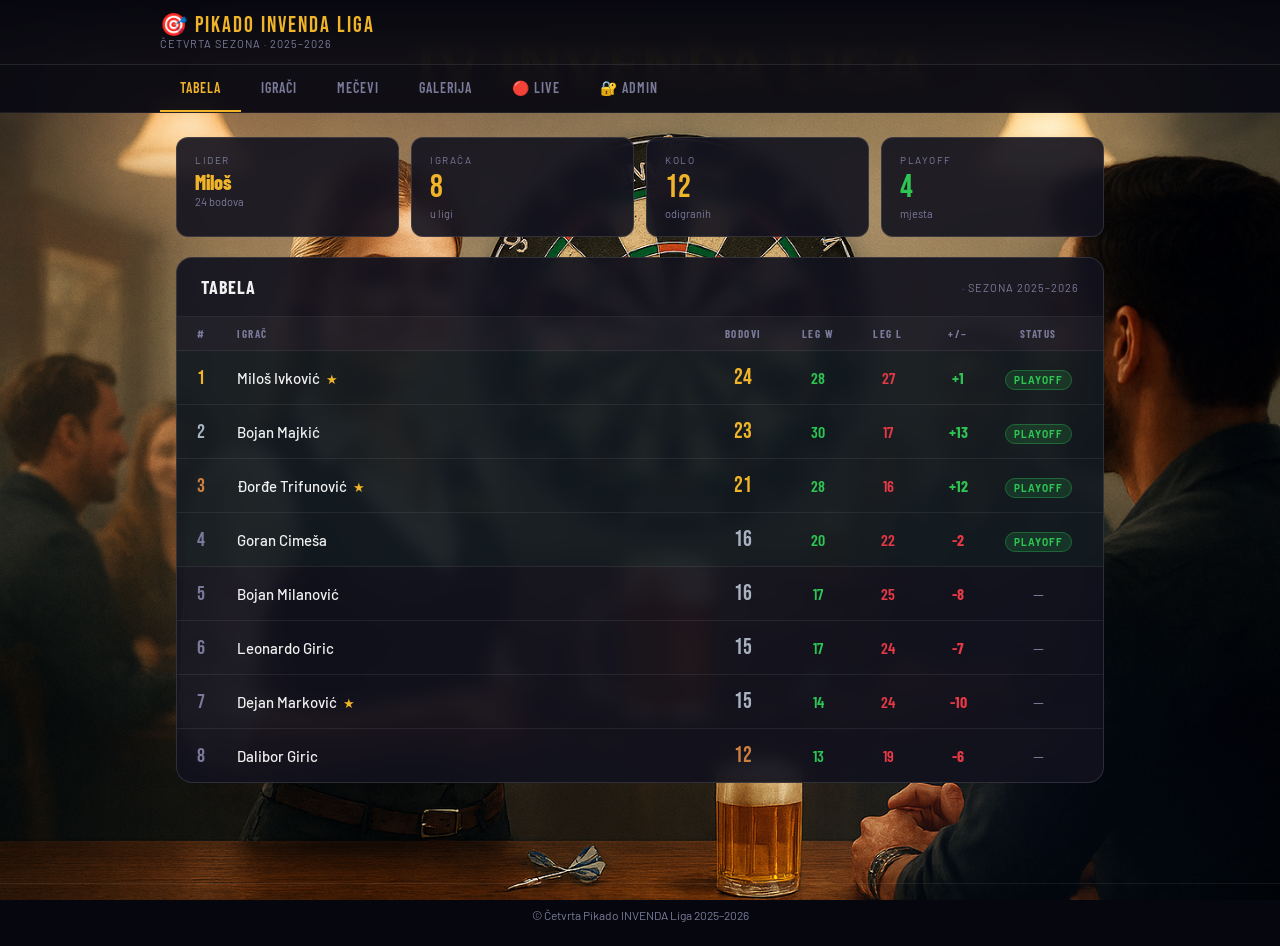
==== docs/index.html @ b75e8690 "Update index.html" ====
<!DOCTYPE html>
<html lang="sr">
<head>
  <meta charset="UTF-8">
  <meta name="viewport" content="width=device-width, initial-scale=1.0">
  <title>Četvrta Pikado INVENDA Liga 2025-2026</title>
  <link href="https://fonts.googleapis.com/css2?family=Bebas+Neue&family=Barlow:wght@300;400;500;600;700&family=Barlow+Condensed:wght@400;600;700;800&display=swap" rel="stylesheet">
  <style>
    :root {
      --dark: #0a0a12;
      --darker: #06060e;
      --card: #12121e;
      --card2: #1a1a2e;
      --gold: #f0b429;
      --gold2: #e09418;
      --silver: #a8b2c1;
      --bronze: #cd7f40;
      --accent: #e63946;
      --accent2: #c1121f;
      --green: #2dc653;
      --blue: #3a86ff;
      --text: #f0f0f0;
      --muted: #7a7a9a;
      --border: rgba(255,255,255,0.07);
      --border2: rgba(255,255,255,0.12);
    }
    * { box-sizing: border-box; margin: 0; padding: 0; }
    body {
      font-family: 'Barlow', sans-serif;
      background: var(--darker);
      color: var(--text);
      min-height: 100vh;
      background-image:
        radial-gradient(ellipse 60% 40% at 20% 10%, rgba(230,57,70,0.07) 0%, transparent 60%),
        radial-gradient(ellipse 50% 50% at 80% 90%, rgba(58,134,255,0.05) 0%, transparent 60%),
        url("images/Pozadina.png");
      background-size: cover;
      background-attachment: fixed;
    }

    /* ── HEADER ── */
    header {
      background: linear-gradient(180deg, rgba(6,6,14,0.98) 0%, rgba(10,10,18,0.92) 100%);
      border-bottom: 1px solid var(--border2);
      padding: 0 24px;
      position: sticky;
      top: 0;
      z-index: 100;
      backdrop-filter: blur(12px);
    }
    .header-inner {
      max-width: 960px;
      margin: 0 auto;
      display: flex;
      align-items: center;
      justify-content: space-between;
      height: 64px;
    }
    .logo-wrap { display: flex; align-items: center; gap: 14px; }
    .logo-wrap img { height: 42px; }
    .logo-text { line-height: 1.1; }
    .logo-title {
      font-family: 'Bebas Neue', sans-serif;
      font-size: 22px;
      letter-spacing: 2px;
      color: var(--gold);
    }
    .logo-sub { font-size: 11px; color: var(--muted); letter-spacing: 1px; text-transform: uppercase; }
    .header-right { display: flex; align-items: center; gap: 12px; }
    #admin-badge {
      display: none;
      background: rgba(240,180,41,0.15);
      border: 1px solid rgba(240,180,41,0.3);
      color: var(--gold);
      font-size: 11px;
      font-weight: 700;
      padding: 4px 10px;
      border-radius: 20px;
      letter-spacing: 1px;
    }

    /* ── NAV ── */
    nav {
      background: rgba(10,10,18,0.95);
      border-bottom: 1px solid var(--border);
      position: sticky;
      top: 64px;
      z-index: 99;
      backdrop-filter: blur(8px);
    }
    .nav-inner {
      max-width: 960px;
      margin: 0 auto;
      display: flex;
      overflow-x: auto;
      scrollbar-width: none;
    }
    .nav-inner::-webkit-scrollbar { display: none; }
    .tab-btn {
      background: none;
      border: none;
      color: var(--muted);
      font-family: 'Barlow Condensed', sans-serif;
      font-size: 14px;
      font-weight: 600;
      letter-spacing: 1px;
      text-transform: uppercase;
      padding: 14px 20px;
      cursor: pointer;
      border-bottom: 2px solid transparent;
      transition: all 0.2s;
      white-space: nowrap;
    }
    .tab-btn:hover { color: var(--text); }
    .tab-btn.active { color: var(--gold); border-bottom-color: var(--gold); }

    /* ── MAIN ── */
    main { max-width: 960px; margin: 0 auto; padding: 24px 16px 60px; }
    .view { display: none; }
    .view.active { display: block; }

    /* ── LEADERBOARD CARD ── */
    .lb-card {
      background: rgba(18,18,30,0.92);
      border: 1px solid var(--border2);
      border-radius: 16px;
      overflow: hidden;
      backdrop-filter: blur(8px);
    }
    .lb-card-header {
      padding: 18px 24px;
      border-bottom: 1px solid var(--border);
      display: flex;
      align-items: center;
      justify-content: space-between;
    }
    .lb-card-header h2 {
      font-family: 'Barlow Condensed', sans-serif;
      font-size: 18px;
      font-weight: 700;
      letter-spacing: 1px;
      text-transform: uppercase;
    }
    .season-badge {
      font-size: 11px;
      color: var(--muted);
      letter-spacing: 1px;
      text-transform: uppercase;
    }

    /* ── TABELA ── */
    .lb-header-row {
      display: grid;
      grid-template-columns: 40px 1fr 80px 70px 70px 70px 90px;
      align-items: center;
      padding: 10px 20px;
      background: rgba(255,255,255,0.03);
      border-bottom: 1px solid var(--border);
      font-family: 'Barlow Condensed', sans-serif;
      font-size: 11px;
      font-weight: 700;
      letter-spacing: 1.5px;
      text-transform: uppercase;
      color: var(--muted);
    }
    .lb-row {
      display: grid;
      grid-template-columns: 40px 1fr 80px 70px 70px 70px 90px;
      align-items: center;
      padding: 13px 20px;
      border-bottom: 1px solid var(--border);
      transition: background 0.15s;
    }
    .lb-row:last-child { border-bottom: none; }
    .lb-row:hover { background: rgba(255,255,255,0.03); }
    .lb-row.playoff { background: rgba(45,198,83,0.04); }
    .lb-row.playoff:hover { background: rgba(45,198,83,0.07); }

    .lb-rank {
      font-family: 'Bebas Neue', sans-serif;
      font-size: 20px;
      color: var(--muted);
    }
    .lb-rank.r1 { color: var(--gold); }
    .lb-rank.r2 { color: var(--silver); }
    .lb-rank.r3 { color: var(--bronze); }

    .lb-name {
      font-size: 15px;
      font-weight: 500;
      display: flex;
      align-items: center;
      gap: 6px;
    }
    .lb-pts {
      font-family: 'Bebas Neue', sans-serif;
      font-size: 22px;
      text-align: center;
    }
    .col-center { text-align: center; font-family: 'Barlow Condensed', sans-serif; font-size: 16px; font-weight: 600; }
    .col-status { text-align: center; }

    .playoff-pill {
      background: rgba(45,198,83,0.15);
      border: 1px solid rgba(45,198,83,0.35);
      color: var(--green);
      font-size: 10px;
      font-weight: 700;
      padding: 3px 8px;
      border-radius: 20px;
      letter-spacing: 1px;
      text-transform: uppercase;
    }

    /* Zvijezdice */
    .star-wrap { position: relative; display: inline-block; cursor: default; }
    .star-icon { color: var(--gold); font-size: 13px; line-height: 1; }
    .star-tooltip {
      position: absolute;
      bottom: calc(100% + 6px);
      left: 50%;
      transform: translateX(-50%);
      background: rgba(18,18,30,0.97);
      border: 1px solid var(--border2);
      color: var(--gold);
      font-size: 11px;
      font-weight: 500;
      padding: 5px 10px;
      border-radius: 6px;
      white-space: nowrap;
      pointer-events: none;
      opacity: 0;
      transition: opacity 0.15s;
      z-index: 50;
    }
    .star-wrap:hover .star-tooltip { opacity: 1; }

    /* ── STATS ROW ── */
    .stats-row {
      display: grid;
      grid-template-columns: repeat(4, 1fr);
      gap: 12px;
      margin-bottom: 20px;
    }
    .stat-card {
      background: rgba(18,18,30,0.9);
      border: 1px solid var(--border2);
      border-radius: 12px;
      padding: 16px 18px;
      backdrop-filter: blur(8px);
    }
    .stat-label { font-size: 10px; color: var(--muted); text-transform: uppercase; letter-spacing: 1.5px; margin-bottom: 6px; }
    .stat-val { font-family: 'Bebas Neue', sans-serif; font-size: 32px; line-height: 1; color: var(--gold); }
    .stat-sub { font-size: 11px; color: var(--muted); margin-top: 3px; }

    /* ── MEČEVI VIEW ── */
    .matchup-grid {
      display: grid;
      grid-template-columns: 1fr 1fr;
      gap: 12px;
      padding: 16px;
    }
    .matchup-card {
      background: var(--card2);
      border: 1px solid var(--border);
      border-radius: 10px;
      padding: 14px 16px;
      display: flex;
      align-items: center;
      gap: 10px;
      font-family: 'Barlow Condensed', sans-serif;
      font-size: 15px;
      font-weight: 600;
    }
    .vs-badge {
      background: rgba(230,57,70,0.15);
      color: var(--accent);
      font-size: 11px;
      font-weight: 700;
      padding: 2px 7px;
      border-radius: 4px;
      flex-shrink: 0;
    }

    /* ── IGRAČI VIEW ── */
    .players-grid {
      display: grid;
      grid-template-columns: repeat(auto-fill, minmax(200px,1fr));
      gap: 14px;
    }
    .player-card {
      background: rgba(18,18,30,0.92);
      border: 1px solid var(--border2);
      border-radius: 12px;
      padding: 20px 16px;
      text-align: center;
      backdrop-filter: blur(8px);
      transition: transform 0.2s, border-color 0.2s;
    }
    .player-card:hover { transform: translateY(-2px); border-color: rgba(240,180,41,0.3); }
    .player-avatar {
      width: 64px;
      height: 64px;
      border-radius: 50%;
      margin: 0 auto 12px;
      display: flex;
      align-items: center;
      justify-content: center;
      font-family: 'Bebas Neue', sans-serif;
      font-size: 24px;
      font-weight: 400;
    }
    .av-gold { background: rgba(240,180,41,0.15); border: 2px solid var(--gold); color: var(--gold); }
    .av-silver { background: rgba(168,178,193,0.15); border: 2px solid var(--silver); color: var(--silver); }
    .av-bronze { background: rgba(205,127,64,0.15); border: 2px solid var(--bronze); color: var(--bronze); }
    .av-default { background: rgba(255,255,255,0.07); border: 2px solid var(--border2); color: var(--muted); }
    .player-name { font-size: 14px; font-weight: 600; margin-bottom: 4px; }
    .player-pts { font-family: 'Bebas Neue', sans-serif; font-size: 28px; color: var(--gold); line-height: 1; }
    .player-pts-label { font-size: 10px; color: var(--muted); text-transform: uppercase; letter-spacing: 1px; }
    .player-bio { font-size: 12px; color: var(--muted); margin-top: 8px; line-height: 1.5; }

    /* ── GALERIJA VIEW ── */
    .gallery-grid {
      display: grid;
      grid-template-columns: repeat(auto-fill, minmax(220px,1fr));
      gap: 12px;
      padding: 16px;
    }
    .gallery-img {
      width: 100%;
      aspect-ratio: 4/3;
      object-fit: cover;
      border-radius: 8px;
      cursor: pointer;
      transition: transform 0.2s, box-shadow 0.2s;
      border: 1px solid var(--border);
    }
    .gallery-img:hover { transform: scale(1.02); box-shadow: 0 8px 32px rgba(0,0,0,0.5); }

    /* ── STREAM VIEW ── */
    .stream-box {
      width: 100%;
      aspect-ratio: 16/9;
      border-radius: 10px;
      overflow: hidden;
      background: #0e0e1a;
      display: flex;
      align-items: center;
      justify-content: center;
    }
    .stream-offline-text {
      text-align: center;
    }

    /* ── LOGIN ── */
    .login-wrap {
      display: flex;
      align-items: center;
      justify-content: center;
      min-height: 400px;
    }
    .login-card {
      background: var(--card);
      border: 1px solid var(--border2);
      border-radius: 16px;
      padding: 36px 32px;
      width: 340px;
      text-align: center;
    }
    .login-icon { font-size: 40px; margin-bottom: 14px; }
    .login-card h2 { font-family: 'Barlow Condensed', sans-serif; font-size: 20px; font-weight: 700; letter-spacing: 1px; margin-bottom: 6px; }
    .login-card p { font-size: 13px; color: var(--muted); margin-bottom: 20px; }
    .login-card input {
      width: 100%;
      padding: 10px 14px;
      background: rgba(255,255,255,0.06);
      border: 1px solid var(--border2);
      border-radius: 8px;
      color: var(--text);
      font-size: 15px;
      outline: none;
      margin-bottom: 10px;
      transition: border-color 0.2s;
    }
    .login-card input:focus { border-color: rgba(240,180,41,0.4); }
    .btn-login {
      width: 100%;
      padding: 11px;
      background: var(--gold);
      color: #000;
      border: none;
      border-radius: 8px;
      font-family: 'Barlow Condensed', sans-serif;
      font-size: 15px;
      font-weight: 700;
      letter-spacing: 1px;
      text-transform: uppercase;
      cursor: pointer;
      transition: background 0.2s;
    }
    .btn-login:hover { background: var(--gold2); }
    .login-error { color: var(--accent); font-size: 12px; margin-bottom: 10px; display: none; }
    .login-hint { font-size: 11px; color: var(--muted); margin-top: 14px; }

    /* ── ADMIN PANEL ── */
    .admin-panel { display: none; }
    .admin-section {
      background: var(--card);
      border: 1px solid var(--border2);
      border-radius: 12px;
      margin-bottom: 20px;
      overflow: hidden;
    }
    .admin-section-header {
      padding: 14px 20px;
      border-bottom: 1px solid var(--border);
      display: flex;
      align-items: center;
      justify-content: space-between;
    }
    .admin-section-header h3 {
      font-family: 'Barlow Condensed', sans-serif;
      font-size: 15px;
      font-weight: 700;
      letter-spacing: 1px;
      text-transform: uppercase;
    }
    .kolo-badge {
      background: rgba(240,180,41,0.15);
      color: var(--gold);
      font-size: 11px;
      font-weight: 600;
      padding: 4px 12px;
      border-radius: 20px;
      border: 1px solid rgba(240,180,41,0.3);
      letter-spacing: 0.5px;
    }
    .kolo-grid {
      display: grid;
      grid-template-columns: repeat(4, 1fr);
      gap: 1px;
      background: var(--border);
    }
    .kolo-cell {
      background: var(--card);
      padding: 14px 16px;
    }
    .kolo-player-name {
      font-size: 11px;
      color: var(--muted);
      text-transform: uppercase;
      letter-spacing: 0.5px;
      margin-bottom: 8px;
    }
    .kolo-input {
      width: 100%;
      background: rgba(255,255,255,0.05);
      border: 1px solid var(--border2);
      border-radius: 6px;
      padding: 8px 10px;
      font-size: 20px;
      font-family: 'Bebas Neue', sans-serif;
      color: var(--gold);
      text-align: center;
      outline: none;
      transition: border-color 0.2s;
    }
    .kolo-input:focus { border-color: rgba(240,180,41,0.5); }
    .kolo-leg-row {
      display: flex;
      gap: 4px;
      margin-top: 6px;
    }
    .kolo-leg-input {
      flex: 1;
      background: rgba(255,255,255,0.04);
      border: 1px solid var(--border);
      border-radius: 5px;
      padding: 5px 4px;
      font-size: 15px;
      font-family: 'Bebas Neue', sans-serif;
      text-align: center;
      outline: none;
      transition: border-color 0.2s;
    }
    .kolo-leg-input.lw { color: var(--green); }
    .kolo-leg-input.lw:focus { border-color: rgba(45,198,83,0.4); }
    .kolo-leg-input.ll { color: var(--accent); }
    .kolo-leg-input.ll:focus { border-color: rgba(230,57,70,0.4); }
    .leg-label {
      font-size: 9px;
      text-align: center;
      margin-top: 2px;
      letter-spacing: 0.5px;
    }
    .leg-label.lw { color: var(--green); }
    .leg-label.ll { color: var(--accent); }

    /* Edit grid */
    .edit-grid {
      display: grid;
      grid-template-columns: repeat(4, 1fr);
      gap: 1px;
      background: var(--border);
    }
    .edit-cell {
      background: var(--card);
      padding: 14px 16px;
    }
    .edit-player-name {
      font-size: 11px;
      color: var(--muted);
      text-transform: uppercase;
      letter-spacing: 0.5px;
      margin-bottom: 6px;
    }
    .edit-inputs { display: flex; gap: 4px; }
    .edit-input {
      flex: 1;
      background: rgba(255,255,255,0.05);
      border: 1px solid var(--border2);
      border-radius: 5px;
      padding: 6px 4px;
      font-size: 15px;
      font-family: 'Bebas Neue', sans-serif;
      text-align: center;
      outline: none;
      transition: border-color 0.2s;
      color: var(--gold);
    }
    .edit-input.lw-inp { color: var(--green); }
    .edit-input.ll-inp { color: var(--accent); }
    .edit-input:focus { border-color: rgba(240,180,41,0.4); }
    .edit-lbl { font-size: 9px; color: var(--muted); text-align: center; margin-top: 2px; letter-spacing: 0.5px; }

    /* Matchup inputs */
    .matchup-input-row {
      display: grid;
      grid-template-columns: 1fr auto 1fr;
      gap: 8px;
      align-items: center;
      margin-bottom: 10px;
    }
    .matchup-select {
      width: 100%;
      background: rgba(255,255,255,0.05);
      border: 1px solid var(--border2);
      border-radius: 6px;
      padding: 8px 10px;
      color: var(--text);
      font-family: 'Barlow', sans-serif;
      font-size: 13px;
      outline: none;
      cursor: pointer;
    }
    .matchup-vs {
      font-family: 'Bebas Neue', sans-serif;
      font-size: 14px;
      color: var(--accent);
      letter-spacing: 1px;
      text-align: center;
    }

    .save-kolo-btn {
      display: block;
      width: calc(100% - 32px);
      margin: 12px 16px 16px;
      padding: 11px;
      background: var(--gold);
      color: #000;
      border: none;
      border-radius: 8px;
      font-family: 'Barlow Condensed', sans-serif;
      font-size: 14px;
      font-weight: 700;
      letter-spacing: 1px;
      text-transform: uppercase;
      cursor: pointer;
      transition: background 0.2s;
    }
    .save-kolo-btn:hover { background: var(--gold2); }
    .save-success {
      text-align: center;
      color: var(--green);
      font-size: 12px;
      font-weight: 600;
      padding: 0 0 12px;
      display: none;
    }
    .legend-row {
      padding: 8px 16px 4px;
      font-size: 11px;
      color: var(--muted);
    }

    .logout-btn {
      padding: 10px 20px;
      background: transparent;
      border: 1px solid var(--border2);
      border-radius: 8px;
      color: var(--muted);
      font-family: 'Barlow Condensed', sans-serif;
      font-size: 13px;
      font-weight: 600;
      letter-spacing: 1px;
      text-transform: uppercase;
      cursor: pointer;
      transition: all 0.2s;
      margin-bottom: 20px;
      margin-right: 8px;
    }
    .logout-btn:hover { border-color: var(--accent); color: var(--accent); }

    /* ── FOOTER ── */
    footer {
      text-align: center;
      padding: 24px;
      font-size: 12px;
      color: var(--muted);
      border-top: 1px solid var(--border);
      margin-top: 40px;
    }

    @media (max-width: 600px) {
      .lb-header-row, .lb-row {
        grid-template-columns: 36px 1fr 60px 55px 55px 55px 70px;
        padding: 10px 12px;
        font-size: 13px;
      }
      .stats-row { grid-template-columns: repeat(2,1fr); }
      .kolo-grid, .edit-grid { grid-template-columns: repeat(2,1fr); }
      .matchup-grid { grid-template-columns: 1fr; }
    }
  </style>
</head>
<body>

<header>
  <div class="header-inner">
    <div class="logo-wrap">
      <img src="images/invenda_logo.png" alt="Invenda" onerror="this.style.display='none'">
      <div class="logo-text">
        <div class="logo-title">🎯 Pikado INVENDA Liga</div>
        <div class="logo-sub">Četvrta sezona · 2025–2026</div>
      </div>
    </div>
    <div class="header-right">
      <span id="admin-badge">⚙ ADMIN</span>
    </div>
  </div>
</header>

<nav>
  <div class="nav-inner">
    <button class="tab-btn active" onclick="showTab('tabela')" id="tab-tabela">Tabela</button>
    <button class="tab-btn" onclick="showTab('igraci')" id="tab-igraci">Igrači</button>
    <button class="tab-btn" onclick="showTab('mecevi')" id="tab-mecevi">Mečevi</button>
    <button class="tab-btn" onclick="showTab('galerija')" id="tab-galerija">Galerija</button>
    <button class="tab-btn" onclick="showTab('stream')" id="tab-stream">🔴 Live</button>
    <button class="tab-btn" onclick="showTab('admin')" id="tab-admin">🔐 Admin</button>
  </div>
</nav>

<main>

  <!-- ── TABELA VIEW ── -->
  <div class="view active" id="view-tabela">
    <div class="stats-row" id="stats-grid"></div>
    <div class="lb-card">
      <div class="lb-card-header">
        <h2>Tabela</h2>
        <span class="season-badge">· Sezona 2025–2026</span>
      </div>
      <div class="lb-header-row">
        <div>#</div>
        <div>Igrač</div>
        <div style="text-align:center">Bodovi</div>
        <div style="text-align:center">Leg W</div>
        <div style="text-align:center">Leg L</div>
        <div style="text-align:center">+/−</div>
        <div class="col-status" style="text-align:center">Status</div>
      </div>
      <div id="lb-body"></div>
    </div>
  </div>

  <!-- ── IGRAČI VIEW ── -->
  <div class="view" id="view-igraci">
    <div class="lb-card" style="margin-bottom:20px">
      <div class="lb-card-header">
        <h2>Igrači</h2>
        <span class="season-badge">· 8 igrača</span>
      </div>
    </div>
    <div class="players-grid" id="players-grid"></div>
  </div>

  <!-- ── MEČEVI VIEW ── -->
  <div class="view" id="view-mecevi">
    <div class="lb-card">
      <div class="lb-card-header">
        <h2>Mečevi kola</h2>
        <span class="season-badge" id="mecevi-kolo-label">· Kolo 13</span>
      </div>
      <div class="matchup-grid" id="mecevi-grid">
        <div style="grid-column:1/-1;text-align:center;color:var(--muted);padding:30px;font-size:13px">
          Mečevi još nisu objavljeni. Pratite Admin panel.
        </div>
      </div>
    </div>
  </div>

  <!-- ── GALERIJA VIEW ── -->
  <div class="view" id="view-galerija">
    <div class="lb-card">
      <div class="lb-card-header">
        <h2>Galerija</h2>
        <span class="season-badge">· Pikado Invenda Liga 2025–2026</span>
      </div>
      <div class="gallery-grid" id="gallery-grid">
        <div style="grid-column:1/-1;text-align:center;color:var(--muted);padding:40px;font-size:13px">
          Galerija će biti uskoro dostupna.
        </div>
      </div>
    </div>
  </div>

  <!-- ── STREAM VIEW ── -->
  <div class="view" id="view-stream">
    <div class="lb-card">
      <div class="lb-card-header">
        <h2 style="color:var(--accent)">🔴 Live Stream</h2>
        <span class="season-badge">· Twitch · Pikado INVENDA Liga</span>
      </div>
      <div style="padding:20px">
        <div class="stream-box">
          <div class="stream-offline-text">
            <div style="font-size:48px;margin-bottom:12px">📡</div>
            <div style="font-family:'Bebas Neue',sans-serif;font-size:24px;letter-spacing:2px;color:var(--muted)">STREAM OFFLINE</div>
            <div style="font-size:13px;color:var(--muted);margin-top:8px">Pratite nas na Twitchu kad igramo sljedeće kolo</div>
          </div>
        </div>
        <div style="margin-top:20px;display:flex;flex-wrap:wrap;gap:12px;align-items:center">
          <a href="https://twitch.tv/TR1FA" target="_blank"
             style="display:inline-flex;align-items:center;gap:8px;background:#9147ff;color:#fff;padding:10px 20px;border-radius:8px;text-decoration:none;font-family:'Barlow Condensed',sans-serif;font-size:15px;font-weight:700;letter-spacing:1px">
            📺 Prati na Twitchu
          </a>
          <div style="font-size:12px;color:var(--muted)">Pratite kanal da dobijete notifikaciju kad počne stream</div>
        </div>
        <div style="margin-top:20px;background:var(--card2);border-radius:8px;padding:16px">
          <div style="font-size:11px;font-weight:700;color:var(--muted);text-transform:uppercase;letter-spacing:1px;margin-bottom:10px">Raspored sljedećeg kola</div>
          <div id="stream-schedule" style="font-size:13px;color:var(--text)">Pogledajte tab Mečevi za raspored.</div>
        </div>
      </div>
    </div>
  </div>

  <!-- ── ADMIN VIEW ── -->
  <div class="view" id="view-admin">

    <div id="login-area">
      <div class="login-wrap">
        <div class="login-card">
          <div class="login-icon">🎯</div>
          <h2>Admin Panel</h2>
          <p>Unesite lozinku za pristup upravljačkoj ploči</p>
          <div class="login-error" id="login-error">Pogrešna lozinka. Pokušajte ponovo.</div>
          <input type="password" id="pw-input" placeholder="Lozinka..." onkeydown="if(event.key==='Enter')tryLogin()">
          <button class="btn-login" onclick="tryLogin()">Prijavi se</button>
          <p class="login-hint">Kontaktirajte administratora za pristup</p>
        </div>
      </div>
    </div>

    <div class="admin-panel" id="admin-panel">

      <!-- Mečevi kola -->
      <div class="admin-section">
        <div class="admin-section-header">
          <h3>Mečevi kola</h3>
          <span class="kolo-badge" id="matchup-kolo-badge">KOLO 13</span>
        </div>
        <div style="padding:16px">
          <div style="font-size:12px;color:var(--muted);margin-bottom:12px">Unesite mečeve za sljedeće kolo (po 4 meča)</div>
          <div id="matchup-inputs"></div>
          <button class="save-kolo-btn" onclick="saveMatchups()">✓ Sačuvaj mečeve</button>
          <div class="save-success" id="matchup-success">✓ Mečevi sačuvani!</div>
        </div>
      </div>

      <!-- Unos bodova + legova -->
      <div class="admin-section">
        <div class="admin-section-header">
          <h3>Unos bodova i legova po kolu</h3>
          <span class="kolo-badge" id="kolo-badge">KOLO 13</span>
        </div>
        <div class="legend-row">
          Bodovi = bodovi za kolo &nbsp;·&nbsp;
          <span style="color:var(--green)">LW</span> = leg pobjede &nbsp;·&nbsp;
          <span style="color:var(--accent)">LL</span> = leg porazi
        </div>
        <div class="kolo-grid" id="kolo-grid"></div>
        <button class="save-kolo-btn" onclick="saveRound()">✓ Sačuvaj kolo</button>
        <div class="save-success" id="save-success">✓ Kolo sačuvano!</div>
      </div>

      <!-- Direktna izmjena -->
      <div class="admin-section">
        <div class="admin-section-header">
          <h3>Direktna izmjena</h3>
          <span style="font-size:12px;color:var(--muted)">Bodovi · Leg W · Leg L</span>
        </div>
        <div class="edit-grid" id="edit-grid"></div>
        <button class="save-kolo-btn" onclick="saveEdit()">✓ Sačuvaj izmjene</button>
        <div class="save-success" id="edit-success">✓ Izmjene sačuvane!</div>
      </div>

      <button class="logout-btn" onclick="logout()">Odjavi se</button>
      <button class="logout-btn" onclick="resetData()" style="border-color:rgba(230,57,70,0.3);color:var(--accent)">↺ Reset podataka</button>
    </div>

  </div>

</main>

<footer>
  <p>© Četvrta Pikado INVENDA Liga 2025–2026</p>
</footer>

<script>
  const ADMIN_PW   = 'admin123';
  const NPOINT_URL = 'https://api.npoint.io/56782e240f20d78ee00a';

  let isAdmin = false, isSaving = false;
  let koloNum = 13, koloMatchups = {};
  let players = [];

  const DEFAULT_PLAYERS = [
    {id:'bojanm',   name:'Bojan Majkić',     pts:23, lw:30, ll:17, round:0, group:'A'},
    {id:'milos',    name:'Miloš Ivković',    pts:24, lw:28, ll:27, round:0, group:'B'},
    {id:'djordje',  name:'Đorđe Trifunović', pts:21, lw:28, ll:16, round:0, group:'B'},
    {id:'goran',    name:'Goran Cimeša',     pts:16, lw:20, ll:22, round:0, group:'A'},
    {id:'bojanp',   name:'Bojan Milanović',  pts:16, lw:17, ll:25, round:0, group:'B'},
    {id:'dejan',    name:'Dejan Marković',   pts:15, lw:14, ll:24, round:0, group:'A'},
    {id:'dalibor',  name:'Dalibor Giric',    pts:12, lw:13, ll:19, round:0, group:'A'},
    {id:'leonardo', name:'Leonardo Giric',   pts:15, lw:17, ll:24, round:0, group:'B'},
  ];

  const LIGA_TITLES = {
    'dejan':   { title: 'Pobjednik 1. Pikado Invenda Lige' },
    'djordje': { title: 'Pobjednik 2. Pikado Invenda Lige' },
    'milos':   { title: 'Pobjednik 3. Pikado Invenda Lige' },
  };

  const PLAYER_BIOS = {
    'bojanm':   'Kapiten tima. Ozbiljan rival sa čeličnim živcima.',
    'milos':    'Preciznost i fokus. Uvijek opasan.',
    'djordje':  'Brz i nepredvidiv. Zna kada da udari.',
    'goran':    'Iskusan igrač sa dugom tradicijom.',
    'bojanp':   'Mlad i gladan pobjede.',
    'dejan':    'Veteran pikado scene. Trostruki šampion.',
    'dalibor':  'Tihi strijelac. Ne podcjenjujte ga.',
    'leonardo': 'Raste iz kola u kolo.',
  };

  /* ── DATA LOAD / SAVE ── */
  async function loadData() {
    players = JSON.parse(JSON.stringify(DEFAULT_PLAYERS));
    koloNum = 13; koloMatchups = {};
    renderAll();
    try {
      const res = await fetch(NPOINT_URL + '?t=' + Date.now());
      if (res.ok) {
        const d = await res.json();
        if (d.players && d.players.length) {
          players = d.players.map(p => ({ lw: 0, ll: 0, ...p }));
        }
        if (d.koloNum)      koloNum      = d.koloNum;
        if (d.koloMatchups) koloMatchups = d.koloMatchups;
        renderAll();
      }
    } catch(e) { console.warn('Load greška:', e.message); }
  }

  async function saveData() {
    if (isSaving) return;
    isSaving = true;
    try {
      const res = await fetch(NPOINT_URL, {
        method: 'POST',
        headers: { 'Content-Type': 'application/json' },
        body: JSON.stringify({ players, koloNum, koloMatchups })
      });
      if (!res.ok) throw new Error('HTTP ' + res.status);
    } catch(e) {
      alert('Greška pri čuvanju: ' + e.message);
    }
    isSaving = false;
  }

  /* ── HELPERS ── */
  function initials(name) {
    return name.split(' ').map(w => w[0]).join('').slice(0, 2).toUpperCase();
  }
  function sorted() {
    return [...players].sort((a, b) => {
      if (b.pts !== a.pts) return b.pts - a.pts;
      return ((b.lw||0)-(b.ll||0)) - ((a.lw||0)-(a.ll||0));
    });
  }
  function rankClass(r) {
    return r === 1 ? 'r1' : r === 2 ? 'r2' : r === 3 ? 'r3' : '';
  }
  function avClass(r) {
    return r === 1 ? 'av-gold' : r === 2 ? 'av-silver' : r === 3 ? 'av-bronze' : 'av-default';
  }
  function starsHtml(id) {
    if (!LIGA_TITLES[id]) return '';
    return `<span class="star-wrap"><span class="star-icon">★</span><span class="star-tooltip">${LIGA_TITLES[id].title}</span></span>`;
  }
  function showFlash(id) {
    const el = document.getElementById(id);
    el.style.display = 'block';
    setTimeout(() => { el.style.display = 'none'; }, 2500);
  }

  /* ── RENDER ALL ── */
  function renderAll() {
    renderStats();
    renderLeaderboard();
    renderPlayers();
    renderMecevi();
    if (isAdmin) {
      renderKoloGrid();
      renderEditGrid();
      renderMatchupInputs();
    }
  }

  /* ── STATS ── */
  function renderStats() {
    const s = sorted();
    document.getElementById('stats-grid').innerHTML = `
      <div class="stat-card">
        <div class="stat-label">Lider</div>
        <div class="stat-val" style="font-size:20px;font-family:'Barlow Condensed';font-weight:800">${s[0].name.split(' ')[0]}</div>
        <div class="stat-sub">${s[0].pts} bodova</div>
      </div>
      <div class="stat-card">
        <div class="stat-label">Igrača</div>
        <div class="stat-val">${players.length}</div>
        <div class="stat-sub">u ligi</div>
      </div>
      <div class="stat-card">
        <div class="stat-label">Kolo</div>
        <div class="stat-val">${koloNum - 1}</div>
        <div class="stat-sub">odigranih</div>
      </div>
      <div class="stat-card">
        <div class="stat-label">Playoff</div>
        <div class="stat-val" style="color:var(--green)">4</div>
        <div class="stat-sub">mjesta</div>
      </div>
    `;
  }

  /* ── LEADERBOARD ── */
  function renderLeaderboard() {
    const s = sorted();
    document.getElementById('lb-body').innerHTML = s.map((p, i) => {
      const rank = i + 1;
      const playoff = rank <= 4;
      const ptsColor = p.pts >= 20 ? 'var(--gold)' : p.pts >= 14 ? 'var(--silver)' : p.pts >= 10 ? 'var(--bronze)' : 'var(--text)';
      const diff = (p.lw || 0) - (p.ll || 0);
      const diffStr = diff > 0
        ? `<span style="color:var(--green);font-weight:700">+${diff}</span>`
        : diff < 0
        ? `<span style="color:var(--accent);font-weight:700">${diff}</span>`
        : `<span style="color:var(--muted)">0</span>`;
      return `
        <div class="lb-row${playoff ? ' playoff' : ''}">
          <div class="lb-rank ${rankClass(rank)}">${rank}</div>
          <div class="lb-name">${p.name}${starsHtml(p.id)}</div>
          <div class="lb-pts" style="color:${ptsColor}">${p.pts}</div>
          <div class="col-center" style="color:var(--green)">${p.lw || 0}</div>
          <div class="col-center" style="color:var(--accent)">${p.ll || 0}</div>
          <div class="col-center">${diffStr}</div>
          <div class="col-status">${playoff ? '<span class="playoff-pill">Playoff</span>' : '<span style="color:var(--muted)">—</span>'}</div>
        </div>`;
    }).join('');
  }

  /* ── IGRAČI ── */
  function renderPlayers() {
    const s = sorted();
    document.getElementById('players-grid').innerHTML = s.map((p, i) => {
      const rank = i + 1;
      return `
        <div class="player-card">
          <div class="player-avatar ${avClass(rank)}">${initials(p.name)}</div>
          <div class="player-name">${p.name}${starsHtml(p.id)}</div>
          <div class="player-pts">${p.pts}</div>
          <div class="player-pts-label">bodova</div>
          <div class="player-bio">${PLAYER_BIOS[p.id] || ''}</div>
        </div>`;
    }).join('');
  }

  /* ── MEČEVI ── */
  function renderMecevi() {
    const matchups = koloMatchups[koloNum] || [];
    document.getElementById('mecevi-kolo-label').textContent = `· Kolo ${koloNum}`;
    document.getElementById('matchup-kolo-badge') && (document.getElementById('matchup-kolo-badge').textContent = `KOLO ${koloNum}`);
    document.getElementById('kolo-badge') && (document.getElementById('kolo-badge').textContent = `KOLO ${koloNum}`);
    const grid = document.getElementById('mecevi-grid');
    if (!matchups.length) {
      grid.innerHTML = '<div style="grid-column:1/-1;text-align:center;color:var(--muted);padding:30px;font-size:13px">Mečevi još nisu objavljeni.</div>';
      return;
    }
    grid.innerHTML = matchups.map(m => `
      <div class="matchup-card">
        <span style="flex:1">${m[0]}</span>
        <span class="vs-badge">VS</span>
        <span style="flex:1;text-align:right">${m[1]}</span>
      </div>`).join('');
    // Update stream schedule
    document.getElementById('stream-schedule').innerHTML = matchups.map(m => `<div style="margin-bottom:4px">🎯 ${m[0]} vs ${m[1]}</div>`).join('');
  }

  /* ── ADMIN: KOLO GRID ── */
  function renderKoloGrid() {
    document.getElementById('kolo-grid').innerHTML = players.map(p => `
      <div class="kolo-cell">
        <div class="kolo-player-name">${p.name.split(' ')[0]}</div>
        <input class="kolo-input" id="kolo-pts-${p.id}" type="number" min="0" max="3" value="0" placeholder="Bod">
        <div class="kolo-leg-row">
          <div style="flex:1">
            <input class="kolo-leg-input lw" id="kolo-lw-${p.id}" type="number" min="0" value="0">
            <div class="leg-label lw">LW</div>
          </div>
          <div style="flex:1">
            <input class="kolo-leg-input ll" id="kolo-ll-${p.id}" type="number" min="0" value="0">
            <div class="leg-label ll">LL</div>
          </div>
        </div>
      </div>`).join('');
  }

  function saveRound() {
    players.forEach(p => {
      const pts = parseInt(document.getElementById('kolo-pts-' + p.id)?.value) || 0;
      const lw  = parseInt(document.getElementById('kolo-lw-'  + p.id)?.value) || 0;
      const ll  = parseInt(document.getElementById('kolo-ll-'  + p.id)?.value) || 0;
      p.pts += pts;
      p.lw  = (p.lw  || 0) + lw;
      p.ll  = (p.ll  || 0) + ll;
    });
    koloNum++;
    renderAll();
    saveData();
    showFlash('save-success');
    // Reset inputs
    players.forEach(p => {
      ['pts','lw','ll'].forEach(f => {
        const el = document.getElementById(`kolo-${f}-${p.id}`);
        if (el) el.value = 0;
      });
    });
  }

  /* ── ADMIN: EDIT GRID ── */
  function renderEditGrid() {
    document.getElementById('edit-grid').innerHTML = players.map(p => `
      <div class="edit-cell">
        <div class="edit-player-name">${p.name.split(' ')[0]}</div>
        <div class="edit-inputs">
          <div style="flex:1">
            <input class="edit-input" id="edit-pts-${p.id}" type="number" value="${p.pts}">
            <div class="edit-lbl">PTS</div>
          </div>
          <div style="flex:1">
            <input class="edit-input lw-inp" id="edit-lw-${p.id}" type="number" value="${p.lw||0}">
            <div class="edit-lbl" style="color:var(--green)">LW</div>
          </div>
          <div style="flex:1">
            <input class="edit-input ll-inp" id="edit-ll-${p.id}" type="number" value="${p.ll||0}">
            <div class="edit-lbl" style="color:var(--accent)">LL</div>
          </div>
        </div>
      </div>`).join('');
  }

  function saveEdit() {
    players.forEach(p => {
      p.pts = parseInt(document.getElementById('edit-pts-' + p.id)?.value) || 0;
      p.lw  = parseInt(document.getElementById('edit-lw-'  + p.id)?.value) || 0;
      p.ll  = parseInt(document.getElementById('edit-ll-'  + p.id)?.value) || 0;
    });
    renderAll();
    renderEditGrid();
    saveData();
    showFlash('edit-success');
  }

  /* ── ADMIN: MATCHUPS ── */
  function renderMatchupInputs() {
    const playerNames = players.map(p => p.name);
    const current = koloMatchups[koloNum] || [['',''],['',''],['',''],['','']];
    const opts = (sel) => playerNames.map(n => `<option value="${n}" ${n===sel?'selected':''}>${n}</option>`).join('');
    document.getElementById('matchup-inputs').innerHTML = [0,1,2,3].map(i => `
      <div class="matchup-input-row">
        <select class="matchup-select" id="mu-a-${i}">
          <option value="">— Igrač A —</option>${opts(current[i]?.[0]||'')}
        </select>
        <div class="matchup-vs">VS</div>
        <select class="matchup-select" id="mu-b-${i}">
          <option value="">— Igrač B —</option>${opts(current[i]?.[1]||'')}
        </select>
      </div>`).join('');
  }

  function saveMatchups() {
    const pairs = [0,1,2,3].map(i => [
      document.getElementById('mu-a-' + i)?.value || '',
      document.getElementById('mu-b-' + i)?.value || ''
    ]).filter(p => p[0] && p[1]);
    koloMatchups[koloNum] = pairs;
    renderMecevi();
    saveData();
    showFlash('matchup-success');
  }

  /* ── TABS ── */
  function showTab(name) {
    document.querySelectorAll('.view').forEach(v => v.classList.remove('active'));
    document.querySelectorAll('.tab-btn').forEach(b => b.classList.remove('active'));
    document.getElementById('view-' + name).classList.add('active');
    document.getElementById('tab-' + name).classList.add('active');
  }

  /* ── AUTH ── */
  function tryLogin() {
    const pw  = document.getElementById('pw-input').value;
    const err = document.getElementById('login-error');
    if (pw === ADMIN_PW) {
      isAdmin = true;
      document.getElementById('login-area').style.display  = 'none';
      document.getElementById('admin-panel').style.display = 'block';
      document.getElementById('admin-badge').style.display = 'block';
      renderKoloGrid();
      renderEditGrid();
      renderMatchupInputs();
      err.style.display = 'none';
    } else {
      err.style.display = 'block';
      document.getElementById('pw-input').value = '';
    }
  }

  function logout() {
    isAdmin = false;
    document.getElementById('login-area').style.display  = 'block';
    document.getElementById('admin-panel').style.display = 'none';
    document.getElementById('admin-badge').style.display = 'none';
    document.getElementById('pw-input').value = '';
    showTab('tabela');
  }

  function resetData() {
    if (!confirm('Resetovati sve podatke na default vrijednosti?')) return;
    players = JSON.parse(JSON.stringify(DEFAULT_PLAYERS));
    koloNum = 13;
    koloMatchups = {};
    renderAll();
    renderEditGrid();
    saveData();
  }

  /* ── INIT ── */
  loadData();
</script>
</body>
</html>
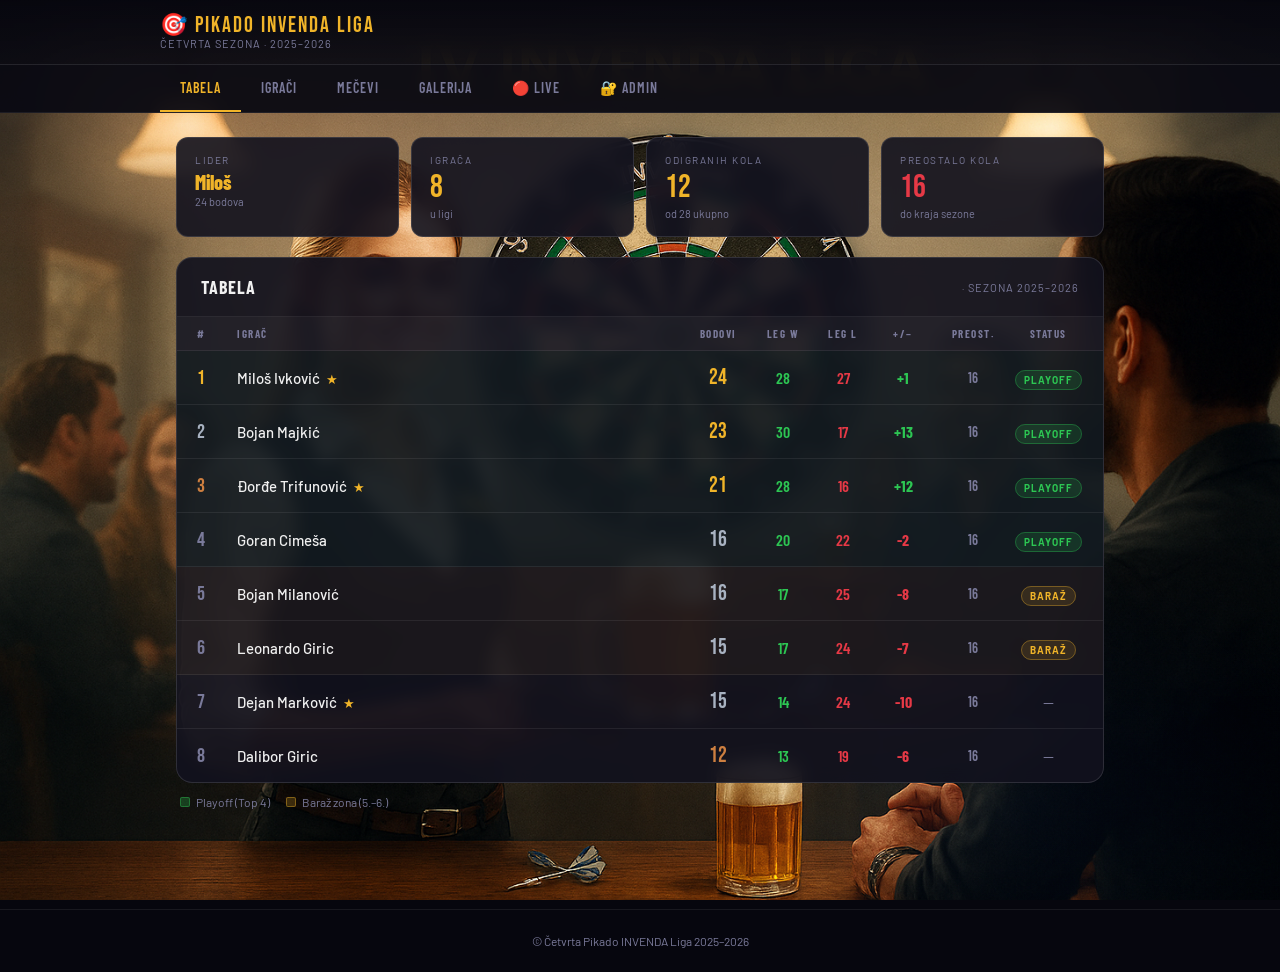
==== commit 37ed4954: "Update index.html" ====
--- a/docs/index.html
+++ b/docs/index.html
@@ -151,7 +151,7 @@
     /* ── TABELA ── */
     .lb-header-row {
       display: grid;
-      grid-template-columns: 40px 1fr 80px 70px 70px 70px 90px;
+      grid-template-columns: 40px 1fr 70px 60px 60px 60px 80px 70px;
       align-items: center;
       padding: 10px 20px;
       background: rgba(255,255,255,0.03);
@@ -165,7 +165,7 @@
     }
     .lb-row {
       display: grid;
-      grid-template-columns: 40px 1fr 80px 70px 70px 70px 90px;
+      grid-template-columns: 40px 1fr 70px 60px 60px 60px 80px 70px;
       align-items: center;
       padding: 13px 20px;
       border-bottom: 1px solid var(--border);
@@ -175,6 +175,8 @@
     .lb-row:hover { background: rgba(255,255,255,0.03); }
     .lb-row.playoff { background: rgba(45,198,83,0.04); }
     .lb-row.playoff:hover { background: rgba(45,198,83,0.07); }
+    .lb-row.barraz { background: rgba(240,180,41,0.04); }
+    .lb-row.barraz:hover { background: rgba(240,180,41,0.07); }
 
     .lb-rank {
       font-family: 'Bebas Neue', sans-serif;
@@ -204,6 +206,17 @@
       background: rgba(45,198,83,0.15);
       border: 1px solid rgba(45,198,83,0.35);
       color: var(--green);
+      font-size: 10px;
+      font-weight: 700;
+      padding: 3px 8px;
+      border-radius: 20px;
+      letter-spacing: 1px;
+      text-transform: uppercase;
+    }
+    .barraz-pill {
+      background: rgba(240,180,41,0.13);
+      border: 1px solid rgba(240,180,41,0.35);
+      color: var(--gold);
       font-size: 10px;
       font-weight: 700;
       padding: 3px 8px;
@@ -298,22 +311,32 @@
       transition: transform 0.2s, border-color 0.2s;
     }
     .player-card:hover { transform: translateY(-2px); border-color: rgba(240,180,41,0.3); }
+
+    /* ── FIX 1: Fotografije igrača ── */
     .player-avatar {
-      width: 64px;
-      height: 64px;
+      width: 80px;
+      height: 80px;
       border-radius: 50%;
       margin: 0 auto 12px;
+      overflow: hidden;
       display: flex;
       align-items: center;
       justify-content: center;
       font-family: 'Bebas Neue', sans-serif;
-      font-size: 24px;
-      font-weight: 400;
+      font-size: 28px;
+    }
+    .player-avatar img {
+      width: 100%;
+      height: 100%;
+      object-fit: cover;
+      border-radius: 50%;
+      display: block;
     }
     .av-gold { background: rgba(240,180,41,0.15); border: 2px solid var(--gold); color: var(--gold); }
     .av-silver { background: rgba(168,178,193,0.15); border: 2px solid var(--silver); color: var(--silver); }
     .av-bronze { background: rgba(205,127,64,0.15); border: 2px solid var(--bronze); color: var(--bronze); }
     .av-default { background: rgba(255,255,255,0.07); border: 2px solid var(--border2); color: var(--muted); }
+
     .player-name { font-size: 14px; font-weight: 600; margin-bottom: 4px; }
     .player-pts { font-family: 'Bebas Neue', sans-serif; font-size: 28px; color: var(--gold); line-height: 1; }
     .player-pts-label { font-size: 10px; color: var(--muted); text-transform: uppercase; letter-spacing: 1px; }
@@ -348,9 +371,7 @@
       align-items: center;
       justify-content: center;
     }
-    .stream-offline-text {
-      text-align: center;
-    }
+    .stream-offline-text { text-align: center; }
 
     /* ── LOGIN ── */
     .login-wrap {
@@ -496,7 +517,7 @@
     .leg-label.lw { color: var(--green); }
     .leg-label.ll { color: var(--accent); }
 
-    /* Edit grid */
+    /* ── FIX 2: Edit grid — svih 8 igrača, 2 reda po 4 ── */
     .edit-grid {
       display: grid;
       grid-template-columns: repeat(4, 1fr);
@@ -623,12 +644,13 @@
 
     @media (max-width: 600px) {
       .lb-header-row, .lb-row {
-        grid-template-columns: 36px 1fr 60px 55px 55px 55px 70px;
-        padding: 10px 12px;
-        font-size: 13px;
+        grid-template-columns: 32px 1fr 54px 48px 48px 48px 64px 54px;
+        padding: 8px 10px;
+        font-size: 12px;
       }
       .stats-row { grid-template-columns: repeat(2,1fr); }
-      .kolo-grid, .edit-grid { grid-template-columns: repeat(2,1fr); }
+      .kolo-grid { grid-template-columns: repeat(2,1fr); }
+      .edit-grid { grid-template-columns: repeat(2,1fr); }
       .matchup-grid { grid-template-columns: 1fr; }
     }
   </style>
@@ -678,9 +700,21 @@
         <div style="text-align:center">Leg W</div>
         <div style="text-align:center">Leg L</div>
         <div style="text-align:center">+/−</div>
+        <div style="text-align:center">Preost.</div>
         <div class="col-status" style="text-align:center">Status</div>
       </div>
       <div id="lb-body"></div>
+    </div>
+    <!-- Legenda zona -->
+    <div style="margin-top:12px;display:flex;gap:16px;flex-wrap:wrap;padding:0 4px">
+      <div style="display:flex;align-items:center;gap:6px;font-size:12px;color:var(--muted)">
+        <div style="width:10px;height:10px;border-radius:2px;background:rgba(45,198,83,0.25);border:1px solid rgba(45,198,83,0.4)"></div>
+        Playoff (Top 4)
+      </div>
+      <div style="display:flex;align-items:center;gap:6px;font-size:12px;color:var(--muted)">
+        <div style="width:10px;height:10px;border-radius:2px;background:rgba(240,180,41,0.2);border:1px solid rgba(240,180,41,0.4)"></div>
+        Baraž zona (5.–6.)
+      </div>
     </div>
   </div>
 
@@ -804,7 +838,7 @@
         <div class="save-success" id="save-success">✓ Kolo sačuvano!</div>
       </div>
 
-      <!-- Direktna izmjena -->
+      <!-- Direktna izmjena — svih 8 igrača -->
       <div class="admin-section">
         <div class="admin-section-header">
           <h3>Direktna izmjena</h3>
@@ -830,6 +864,7 @@
 <script>
   const ADMIN_PW   = 'admin123';
   const NPOINT_URL = 'https://api.npoint.io/56782e240f20d78ee00a';
+  const TOTAL_KOLA = 28; // ukupan broj kola u sezoni
 
   let isAdmin = false, isSaving = false;
   let koloNum = 13, koloMatchups = {};
@@ -940,6 +975,8 @@
   /* ── STATS ── */
   function renderStats() {
     const s = sorted();
+    const odigrana = koloNum - 1;
+    const preostala = Math.max(0, TOTAL_KOLA - odigrana);
     document.getElementById('stats-grid').innerHTML = `
       <div class="stat-card">
         <div class="stat-label">Lider</div>
@@ -952,14 +989,14 @@
         <div class="stat-sub">u ligi</div>
       </div>
       <div class="stat-card">
-        <div class="stat-label">Kolo</div>
-        <div class="stat-val">${koloNum - 1}</div>
-        <div class="stat-sub">odigranih</div>
+        <div class="stat-label">Odigranih kola</div>
+        <div class="stat-val">${odigrana}</div>
+        <div class="stat-sub">od ${TOTAL_KOLA} ukupno</div>
       </div>
       <div class="stat-card">
-        <div class="stat-label">Playoff</div>
-        <div class="stat-val" style="color:var(--green)">4</div>
-        <div class="stat-sub">mjesta</div>
+        <div class="stat-label">Preostalo kola</div>
+        <div class="stat-val" style="color:var(--accent)">${preostala}</div>
+        <div class="stat-sub">do kraja sezone</div>
       </div>
     `;
   }
@@ -967,37 +1004,59 @@
   /* ── LEADERBOARD ── */
   function renderLeaderboard() {
     const s = sorted();
+    const odigrana = koloNum - 1;
+    const preostala = Math.max(0, TOTAL_KOLA - odigrana);
+
     document.getElementById('lb-body').innerHTML = s.map((p, i) => {
       const rank = i + 1;
-      const playoff = rank <= 4;
-      const ptsColor = p.pts >= 20 ? 'var(--gold)' : p.pts >= 14 ? 'var(--silver)' : p.pts >= 10 ? 'var(--bronze)' : 'var(--text)';
+      const isPlayoff = rank <= 4;
+      const isBarraz  = rank === 5 || rank === 6;
+      const rowClass  = isPlayoff ? ' playoff' : isBarraz ? ' barraz' : '';
+      const ptsColor  = p.pts >= 20 ? 'var(--gold)' : p.pts >= 14 ? 'var(--silver)' : p.pts >= 10 ? 'var(--bronze)' : 'var(--text)';
       const diff = (p.lw || 0) - (p.ll || 0);
       const diffStr = diff > 0
         ? `<span style="color:var(--green);font-weight:700">+${diff}</span>`
         : diff < 0
         ? `<span style="color:var(--accent);font-weight:700">${diff}</span>`
         : `<span style="color:var(--muted)">0</span>`;
+
+      let statusHtml;
+      if (isPlayoff) statusHtml = '<span class="playoff-pill">Playoff</span>';
+      else if (isBarraz) statusHtml = '<span class="barraz-pill">Baraž</span>';
+      else statusHtml = '<span style="color:var(--muted)">—</span>';
+
       return `
-        <div class="lb-row${playoff ? ' playoff' : ''}">
+        <div class="lb-row${rowClass}">
           <div class="lb-rank ${rankClass(rank)}">${rank}</div>
           <div class="lb-name">${p.name}${starsHtml(p.id)}</div>
           <div class="lb-pts" style="color:${ptsColor}">${p.pts}</div>
           <div class="col-center" style="color:var(--green)">${p.lw || 0}</div>
           <div class="col-center" style="color:var(--accent)">${p.ll || 0}</div>
           <div class="col-center">${diffStr}</div>
-          <div class="col-status">${playoff ? '<span class="playoff-pill">Playoff</span>' : '<span style="color:var(--muted)">—</span>'}</div>
+          <div class="col-center" style="color:var(--muted);font-size:14px">${preostala}</div>
+          <div class="col-status">${statusHtml}</div>
         </div>`;
     }).join('');
   }
 
-  /* ── IGRAČI ── */
+  /* ── IGRAČI — sa fotografijama ── */
   function renderPlayers() {
     const s = sorted();
     document.getElementById('players-grid').innerHTML = s.map((p, i) => {
       const rank = i + 1;
+      const avCls = avClass(rank);
+      // Pokušaj učitati sliku, fallback na inicijale
+      const avatarHtml = `
+        <div class="player-avatar ${avCls}">
+          <img
+            src="images/${p.id}.jpg"
+            alt="${p.name}"
+            onerror="this.style.display='none'; this.parentElement.innerHTML='${initials(p.name)}';"
+          >
+        </div>`;
       return `
         <div class="player-card">
-          <div class="player-avatar ${avClass(rank)}">${initials(p.name)}</div>
+          ${avatarHtml}
           <div class="player-name">${p.name}${starsHtml(p.id)}</div>
           <div class="player-pts">${p.pts}</div>
           <div class="player-pts-label">bodova</div>
@@ -1023,7 +1082,6 @@
         <span class="vs-badge">VS</span>
         <span style="flex:1;text-align:right">${m[1]}</span>
       </div>`).join('');
-    // Update stream schedule
     document.getElementById('stream-schedule').innerHTML = matchups.map(m => `<div style="margin-bottom:4px">🎯 ${m[0]} vs ${m[1]}</div>`).join('');
   }
 
@@ -1059,7 +1117,6 @@
     renderAll();
     saveData();
     showFlash('save-success');
-    // Reset inputs
     players.forEach(p => {
       ['pts','lw','ll'].forEach(f => {
         const el = document.getElementById(`kolo-${f}-${p.id}`);
@@ -1068,8 +1125,9 @@
     });
   }
 
-  /* ── ADMIN: EDIT GRID ── */
+  /* ── ADMIN: EDIT GRID — svih 8 igrača ── */
   function renderEditGrid() {
+    // grid-template-columns: repeat(4, 1fr) → prikazuje sve 8 u 2 reda od po 4
     document.getElementById('edit-grid').innerHTML = players.map(p => `
       <div class="edit-cell">
         <div class="edit-player-name">${p.name.split(' ')[0]}</div>
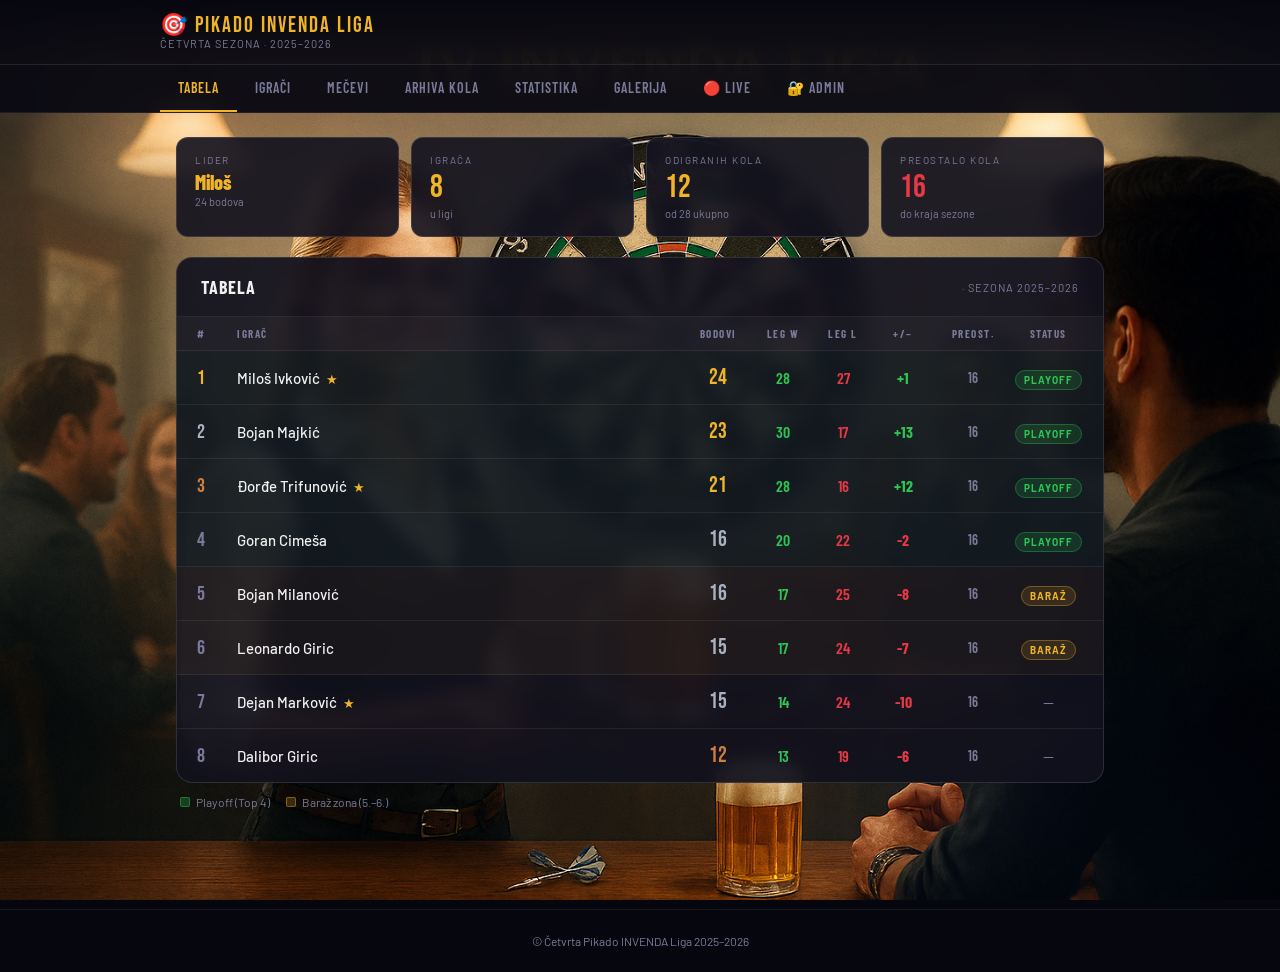
==== commit 2d69726e: "Update index.html" ====
--- a/docs/index.html
+++ b/docs/index.html
@@ -7,651 +7,175 @@
   <link href="https://fonts.googleapis.com/css2?family=Bebas+Neue&family=Barlow:wght@300;400;500;600;700&family=Barlow+Condensed:wght@400;600;700;800&display=swap" rel="stylesheet">
   <style>
     :root {
-      --dark: #0a0a12;
-      --darker: #06060e;
-      --card: #12121e;
-      --card2: #1a1a2e;
-      --gold: #f0b429;
-      --gold2: #e09418;
-      --silver: #a8b2c1;
-      --bronze: #cd7f40;
-      --accent: #e63946;
-      --accent2: #c1121f;
-      --green: #2dc653;
-      --blue: #3a86ff;
-      --text: #f0f0f0;
-      --muted: #7a7a9a;
-      --border: rgba(255,255,255,0.07);
-      --border2: rgba(255,255,255,0.12);
+      --darker:#06060e; --card:#12121e; --card2:#1a1a2e;
+      --gold:#f0b429; --gold2:#e09418; --silver:#a8b2c1; --bronze:#cd7f40;
+      --accent:#e63946; --green:#2dc653; --blue:#3a86ff;
+      --text:#f0f0f0; --muted:#7a7a9a;
+      --border:rgba(255,255,255,0.07); --border2:rgba(255,255,255,0.12);
     }
-    * { box-sizing: border-box; margin: 0; padding: 0; }
+    * { box-sizing:border-box; margin:0; padding:0; }
     body {
-      font-family: 'Barlow', sans-serif;
-      background: var(--darker);
-      color: var(--text);
-      min-height: 100vh;
+      font-family:'Barlow',sans-serif; background:var(--darker); color:var(--text);
+      min-height:100vh;
       background-image:
         radial-gradient(ellipse 60% 40% at 20% 10%, rgba(230,57,70,0.07) 0%, transparent 60%),
         radial-gradient(ellipse 50% 50% at 80% 90%, rgba(58,134,255,0.05) 0%, transparent 60%),
         url("images/Pozadina.png");
-      background-size: cover;
-      background-attachment: fixed;
+      background-size:cover; background-attachment:fixed;
     }
-
-    /* ── HEADER ── */
     header {
-      background: linear-gradient(180deg, rgba(6,6,14,0.98) 0%, rgba(10,10,18,0.92) 100%);
-      border-bottom: 1px solid var(--border2);
-      padding: 0 24px;
-      position: sticky;
-      top: 0;
-      z-index: 100;
-      backdrop-filter: blur(12px);
+      background:linear-gradient(180deg,rgba(6,6,14,0.98),rgba(10,10,18,0.92));
+      border-bottom:1px solid var(--border2); padding:0 24px;
+      position:sticky; top:0; z-index:100; backdrop-filter:blur(12px);
     }
-    .header-inner {
-      max-width: 960px;
-      margin: 0 auto;
-      display: flex;
-      align-items: center;
-      justify-content: space-between;
-      height: 64px;
-    }
-    .logo-wrap { display: flex; align-items: center; gap: 14px; }
-    .logo-wrap img { height: 42px; }
-    .logo-text { line-height: 1.1; }
-    .logo-title {
-      font-family: 'Bebas Neue', sans-serif;
-      font-size: 22px;
-      letter-spacing: 2px;
-      color: var(--gold);
-    }
-    .logo-sub { font-size: 11px; color: var(--muted); letter-spacing: 1px; text-transform: uppercase; }
-    .header-right { display: flex; align-items: center; gap: 12px; }
-    #admin-badge {
-      display: none;
-      background: rgba(240,180,41,0.15);
-      border: 1px solid rgba(240,180,41,0.3);
-      color: var(--gold);
-      font-size: 11px;
-      font-weight: 700;
-      padding: 4px 10px;
-      border-radius: 20px;
-      letter-spacing: 1px;
-    }
-
-    /* ── NAV ── */
-    nav {
-      background: rgba(10,10,18,0.95);
-      border-bottom: 1px solid var(--border);
-      position: sticky;
-      top: 64px;
-      z-index: 99;
-      backdrop-filter: blur(8px);
-    }
-    .nav-inner {
-      max-width: 960px;
-      margin: 0 auto;
-      display: flex;
-      overflow-x: auto;
-      scrollbar-width: none;
-    }
-    .nav-inner::-webkit-scrollbar { display: none; }
-    .tab-btn {
-      background: none;
-      border: none;
-      color: var(--muted);
-      font-family: 'Barlow Condensed', sans-serif;
-      font-size: 14px;
-      font-weight: 600;
-      letter-spacing: 1px;
-      text-transform: uppercase;
-      padding: 14px 20px;
-      cursor: pointer;
-      border-bottom: 2px solid transparent;
-      transition: all 0.2s;
-      white-space: nowrap;
-    }
-    .tab-btn:hover { color: var(--text); }
-    .tab-btn.active { color: var(--gold); border-bottom-color: var(--gold); }
-
-    /* ── MAIN ── */
-    main { max-width: 960px; margin: 0 auto; padding: 24px 16px 60px; }
-    .view { display: none; }
-    .view.active { display: block; }
-
-    /* ── LEADERBOARD CARD ── */
-    .lb-card {
-      background: rgba(18,18,30,0.92);
-      border: 1px solid var(--border2);
-      border-radius: 16px;
-      overflow: hidden;
-      backdrop-filter: blur(8px);
-    }
-    .lb-card-header {
-      padding: 18px 24px;
-      border-bottom: 1px solid var(--border);
-      display: flex;
-      align-items: center;
-      justify-content: space-between;
-    }
-    .lb-card-header h2 {
-      font-family: 'Barlow Condensed', sans-serif;
-      font-size: 18px;
-      font-weight: 700;
-      letter-spacing: 1px;
-      text-transform: uppercase;
-    }
-    .season-badge {
-      font-size: 11px;
-      color: var(--muted);
-      letter-spacing: 1px;
-      text-transform: uppercase;
-    }
-
-    /* ── TABELA ── */
-    .lb-header-row {
-      display: grid;
-      grid-template-columns: 40px 1fr 70px 60px 60px 60px 80px 70px;
-      align-items: center;
-      padding: 10px 20px;
-      background: rgba(255,255,255,0.03);
-      border-bottom: 1px solid var(--border);
-      font-family: 'Barlow Condensed', sans-serif;
-      font-size: 11px;
-      font-weight: 700;
-      letter-spacing: 1.5px;
-      text-transform: uppercase;
-      color: var(--muted);
-    }
-    .lb-row {
-      display: grid;
-      grid-template-columns: 40px 1fr 70px 60px 60px 60px 80px 70px;
-      align-items: center;
-      padding: 13px 20px;
-      border-bottom: 1px solid var(--border);
-      transition: background 0.15s;
-    }
-    .lb-row:last-child { border-bottom: none; }
-    .lb-row:hover { background: rgba(255,255,255,0.03); }
-    .lb-row.playoff { background: rgba(45,198,83,0.04); }
-    .lb-row.playoff:hover { background: rgba(45,198,83,0.07); }
-    .lb-row.barraz { background: rgba(240,180,41,0.04); }
-    .lb-row.barraz:hover { background: rgba(240,180,41,0.07); }
-
-    .lb-rank {
-      font-family: 'Bebas Neue', sans-serif;
-      font-size: 20px;
-      color: var(--muted);
-    }
-    .lb-rank.r1 { color: var(--gold); }
-    .lb-rank.r2 { color: var(--silver); }
-    .lb-rank.r3 { color: var(--bronze); }
-
-    .lb-name {
-      font-size: 15px;
-      font-weight: 500;
-      display: flex;
-      align-items: center;
-      gap: 6px;
-    }
-    .lb-pts {
-      font-family: 'Bebas Neue', sans-serif;
-      font-size: 22px;
-      text-align: center;
-    }
-    .col-center { text-align: center; font-family: 'Barlow Condensed', sans-serif; font-size: 16px; font-weight: 600; }
-    .col-status { text-align: center; }
-
-    .playoff-pill {
-      background: rgba(45,198,83,0.15);
-      border: 1px solid rgba(45,198,83,0.35);
-      color: var(--green);
-      font-size: 10px;
-      font-weight: 700;
-      padding: 3px 8px;
-      border-radius: 20px;
-      letter-spacing: 1px;
-      text-transform: uppercase;
-    }
-    .barraz-pill {
-      background: rgba(240,180,41,0.13);
-      border: 1px solid rgba(240,180,41,0.35);
-      color: var(--gold);
-      font-size: 10px;
-      font-weight: 700;
-      padding: 3px 8px;
-      border-radius: 20px;
-      letter-spacing: 1px;
-      text-transform: uppercase;
-    }
-
-    /* Zvijezdice */
-    .star-wrap { position: relative; display: inline-block; cursor: default; }
-    .star-icon { color: var(--gold); font-size: 13px; line-height: 1; }
-    .star-tooltip {
-      position: absolute;
-      bottom: calc(100% + 6px);
-      left: 50%;
-      transform: translateX(-50%);
-      background: rgba(18,18,30,0.97);
-      border: 1px solid var(--border2);
-      color: var(--gold);
-      font-size: 11px;
-      font-weight: 500;
-      padding: 5px 10px;
-      border-radius: 6px;
-      white-space: nowrap;
-      pointer-events: none;
-      opacity: 0;
-      transition: opacity 0.15s;
-      z-index: 50;
-    }
-    .star-wrap:hover .star-tooltip { opacity: 1; }
-
-    /* ── STATS ROW ── */
-    .stats-row {
-      display: grid;
-      grid-template-columns: repeat(4, 1fr);
-      gap: 12px;
-      margin-bottom: 20px;
-    }
-    .stat-card {
-      background: rgba(18,18,30,0.9);
-      border: 1px solid var(--border2);
-      border-radius: 12px;
-      padding: 16px 18px;
-      backdrop-filter: blur(8px);
-    }
-    .stat-label { font-size: 10px; color: var(--muted); text-transform: uppercase; letter-spacing: 1.5px; margin-bottom: 6px; }
-    .stat-val { font-family: 'Bebas Neue', sans-serif; font-size: 32px; line-height: 1; color: var(--gold); }
-    .stat-sub { font-size: 11px; color: var(--muted); margin-top: 3px; }
-
-    /* ── MEČEVI VIEW ── */
-    .matchup-grid {
-      display: grid;
-      grid-template-columns: 1fr 1fr;
-      gap: 12px;
-      padding: 16px;
-    }
-    .matchup-card {
-      background: var(--card2);
-      border: 1px solid var(--border);
-      border-radius: 10px;
-      padding: 14px 16px;
-      display: flex;
-      align-items: center;
-      gap: 10px;
-      font-family: 'Barlow Condensed', sans-serif;
-      font-size: 15px;
-      font-weight: 600;
-    }
-    .vs-badge {
-      background: rgba(230,57,70,0.15);
-      color: var(--accent);
-      font-size: 11px;
-      font-weight: 700;
-      padding: 2px 7px;
-      border-radius: 4px;
-      flex-shrink: 0;
-    }
-
-    /* ── IGRAČI VIEW ── */
-    .players-grid {
-      display: grid;
-      grid-template-columns: repeat(auto-fill, minmax(200px,1fr));
-      gap: 14px;
-    }
-    .player-card {
-      background: rgba(18,18,30,0.92);
-      border: 1px solid var(--border2);
-      border-radius: 12px;
-      padding: 20px 16px;
-      text-align: center;
-      backdrop-filter: blur(8px);
-      transition: transform 0.2s, border-color 0.2s;
-    }
-    .player-card:hover { transform: translateY(-2px); border-color: rgba(240,180,41,0.3); }
-
-    /* ── FIX 1: Fotografije igrača ── */
-    .player-avatar {
-      width: 80px;
-      height: 80px;
-      border-radius: 50%;
-      margin: 0 auto 12px;
-      overflow: hidden;
-      display: flex;
-      align-items: center;
-      justify-content: center;
-      font-family: 'Bebas Neue', sans-serif;
-      font-size: 28px;
-    }
-    .player-avatar img {
-      width: 100%;
-      height: 100%;
-      object-fit: cover;
-      border-radius: 50%;
-      display: block;
-    }
-    .av-gold { background: rgba(240,180,41,0.15); border: 2px solid var(--gold); color: var(--gold); }
-    .av-silver { background: rgba(168,178,193,0.15); border: 2px solid var(--silver); color: var(--silver); }
-    .av-bronze { background: rgba(205,127,64,0.15); border: 2px solid var(--bronze); color: var(--bronze); }
-    .av-default { background: rgba(255,255,255,0.07); border: 2px solid var(--border2); color: var(--muted); }
-
-    .player-name { font-size: 14px; font-weight: 600; margin-bottom: 4px; }
-    .player-pts { font-family: 'Bebas Neue', sans-serif; font-size: 28px; color: var(--gold); line-height: 1; }
-    .player-pts-label { font-size: 10px; color: var(--muted); text-transform: uppercase; letter-spacing: 1px; }
-    .player-bio { font-size: 12px; color: var(--muted); margin-top: 8px; line-height: 1.5; }
-
-    /* ── GALERIJA VIEW ── */
-    .gallery-grid {
-      display: grid;
-      grid-template-columns: repeat(auto-fill, minmax(220px,1fr));
-      gap: 12px;
-      padding: 16px;
-    }
-    .gallery-img {
-      width: 100%;
-      aspect-ratio: 4/3;
-      object-fit: cover;
-      border-radius: 8px;
-      cursor: pointer;
-      transition: transform 0.2s, box-shadow 0.2s;
-      border: 1px solid var(--border);
-    }
-    .gallery-img:hover { transform: scale(1.02); box-shadow: 0 8px 32px rgba(0,0,0,0.5); }
-
-    /* ── STREAM VIEW ── */
-    .stream-box {
-      width: 100%;
-      aspect-ratio: 16/9;
-      border-radius: 10px;
-      overflow: hidden;
-      background: #0e0e1a;
-      display: flex;
-      align-items: center;
-      justify-content: center;
-    }
-    .stream-offline-text { text-align: center; }
-
-    /* ── LOGIN ── */
-    .login-wrap {
-      display: flex;
-      align-items: center;
-      justify-content: center;
-      min-height: 400px;
-    }
-    .login-card {
-      background: var(--card);
-      border: 1px solid var(--border2);
-      border-radius: 16px;
-      padding: 36px 32px;
-      width: 340px;
-      text-align: center;
-    }
-    .login-icon { font-size: 40px; margin-bottom: 14px; }
-    .login-card h2 { font-family: 'Barlow Condensed', sans-serif; font-size: 20px; font-weight: 700; letter-spacing: 1px; margin-bottom: 6px; }
-    .login-card p { font-size: 13px; color: var(--muted); margin-bottom: 20px; }
-    .login-card input {
-      width: 100%;
-      padding: 10px 14px;
-      background: rgba(255,255,255,0.06);
-      border: 1px solid var(--border2);
-      border-radius: 8px;
-      color: var(--text);
-      font-size: 15px;
-      outline: none;
-      margin-bottom: 10px;
-      transition: border-color 0.2s;
-    }
-    .login-card input:focus { border-color: rgba(240,180,41,0.4); }
-    .btn-login {
-      width: 100%;
-      padding: 11px;
-      background: var(--gold);
-      color: #000;
-      border: none;
-      border-radius: 8px;
-      font-family: 'Barlow Condensed', sans-serif;
-      font-size: 15px;
-      font-weight: 700;
-      letter-spacing: 1px;
-      text-transform: uppercase;
-      cursor: pointer;
-      transition: background 0.2s;
-    }
-    .btn-login:hover { background: var(--gold2); }
-    .login-error { color: var(--accent); font-size: 12px; margin-bottom: 10px; display: none; }
-    .login-hint { font-size: 11px; color: var(--muted); margin-top: 14px; }
-
-    /* ── ADMIN PANEL ── */
-    .admin-panel { display: none; }
-    .admin-section {
-      background: var(--card);
-      border: 1px solid var(--border2);
-      border-radius: 12px;
-      margin-bottom: 20px;
-      overflow: hidden;
-    }
-    .admin-section-header {
-      padding: 14px 20px;
-      border-bottom: 1px solid var(--border);
-      display: flex;
-      align-items: center;
-      justify-content: space-between;
-    }
-    .admin-section-header h3 {
-      font-family: 'Barlow Condensed', sans-serif;
-      font-size: 15px;
-      font-weight: 700;
-      letter-spacing: 1px;
-      text-transform: uppercase;
-    }
-    .kolo-badge {
-      background: rgba(240,180,41,0.15);
-      color: var(--gold);
-      font-size: 11px;
-      font-weight: 600;
-      padding: 4px 12px;
-      border-radius: 20px;
-      border: 1px solid rgba(240,180,41,0.3);
-      letter-spacing: 0.5px;
-    }
-    .kolo-grid {
-      display: grid;
-      grid-template-columns: repeat(4, 1fr);
-      gap: 1px;
-      background: var(--border);
-    }
-    .kolo-cell {
-      background: var(--card);
-      padding: 14px 16px;
-    }
-    .kolo-player-name {
-      font-size: 11px;
-      color: var(--muted);
-      text-transform: uppercase;
-      letter-spacing: 0.5px;
-      margin-bottom: 8px;
-    }
-    .kolo-input {
-      width: 100%;
-      background: rgba(255,255,255,0.05);
-      border: 1px solid var(--border2);
-      border-radius: 6px;
-      padding: 8px 10px;
-      font-size: 20px;
-      font-family: 'Bebas Neue', sans-serif;
-      color: var(--gold);
-      text-align: center;
-      outline: none;
-      transition: border-color 0.2s;
-    }
-    .kolo-input:focus { border-color: rgba(240,180,41,0.5); }
-    .kolo-leg-row {
-      display: flex;
-      gap: 4px;
-      margin-top: 6px;
-    }
-    .kolo-leg-input {
-      flex: 1;
-      background: rgba(255,255,255,0.04);
-      border: 1px solid var(--border);
-      border-radius: 5px;
-      padding: 5px 4px;
-      font-size: 15px;
-      font-family: 'Bebas Neue', sans-serif;
-      text-align: center;
-      outline: none;
-      transition: border-color 0.2s;
-    }
-    .kolo-leg-input.lw { color: var(--green); }
-    .kolo-leg-input.lw:focus { border-color: rgba(45,198,83,0.4); }
-    .kolo-leg-input.ll { color: var(--accent); }
-    .kolo-leg-input.ll:focus { border-color: rgba(230,57,70,0.4); }
-    .leg-label {
-      font-size: 9px;
-      text-align: center;
-      margin-top: 2px;
-      letter-spacing: 0.5px;
-    }
-    .leg-label.lw { color: var(--green); }
-    .leg-label.ll { color: var(--accent); }
-
-    /* ── FIX 2: Edit grid — svih 8 igrača, 2 reda po 4 ── */
-    .edit-grid {
-      display: grid;
-      grid-template-columns: repeat(4, 1fr);
-      gap: 1px;
-      background: var(--border);
-    }
-    .edit-cell {
-      background: var(--card);
-      padding: 14px 16px;
-    }
-    .edit-player-name {
-      font-size: 11px;
-      color: var(--muted);
-      text-transform: uppercase;
-      letter-spacing: 0.5px;
-      margin-bottom: 6px;
-    }
-    .edit-inputs { display: flex; gap: 4px; }
-    .edit-input {
-      flex: 1;
-      background: rgba(255,255,255,0.05);
-      border: 1px solid var(--border2);
-      border-radius: 5px;
-      padding: 6px 4px;
-      font-size: 15px;
-      font-family: 'Bebas Neue', sans-serif;
-      text-align: center;
-      outline: none;
-      transition: border-color 0.2s;
-      color: var(--gold);
-    }
-    .edit-input.lw-inp { color: var(--green); }
-    .edit-input.ll-inp { color: var(--accent); }
-    .edit-input:focus { border-color: rgba(240,180,41,0.4); }
-    .edit-lbl { font-size: 9px; color: var(--muted); text-align: center; margin-top: 2px; letter-spacing: 0.5px; }
-
-    /* Matchup inputs */
-    .matchup-input-row {
-      display: grid;
-      grid-template-columns: 1fr auto 1fr;
-      gap: 8px;
-      align-items: center;
-      margin-bottom: 10px;
-    }
-    .matchup-select {
-      width: 100%;
-      background: rgba(255,255,255,0.05);
-      border: 1px solid var(--border2);
-      border-radius: 6px;
-      padding: 8px 10px;
-      color: var(--text);
-      font-family: 'Barlow', sans-serif;
-      font-size: 13px;
-      outline: none;
-      cursor: pointer;
-    }
-    .matchup-vs {
-      font-family: 'Bebas Neue', sans-serif;
-      font-size: 14px;
-      color: var(--accent);
-      letter-spacing: 1px;
-      text-align: center;
-    }
-
-    .save-kolo-btn {
-      display: block;
-      width: calc(100% - 32px);
-      margin: 12px 16px 16px;
-      padding: 11px;
-      background: var(--gold);
-      color: #000;
-      border: none;
-      border-radius: 8px;
-      font-family: 'Barlow Condensed', sans-serif;
-      font-size: 14px;
-      font-weight: 700;
-      letter-spacing: 1px;
-      text-transform: uppercase;
-      cursor: pointer;
-      transition: background 0.2s;
-    }
-    .save-kolo-btn:hover { background: var(--gold2); }
-    .save-success {
-      text-align: center;
-      color: var(--green);
-      font-size: 12px;
-      font-weight: 600;
-      padding: 0 0 12px;
-      display: none;
-    }
-    .legend-row {
-      padding: 8px 16px 4px;
-      font-size: 11px;
-      color: var(--muted);
-    }
-
-    .logout-btn {
-      padding: 10px 20px;
-      background: transparent;
-      border: 1px solid var(--border2);
-      border-radius: 8px;
-      color: var(--muted);
-      font-family: 'Barlow Condensed', sans-serif;
-      font-size: 13px;
-      font-weight: 600;
-      letter-spacing: 1px;
-      text-transform: uppercase;
-      cursor: pointer;
-      transition: all 0.2s;
-      margin-bottom: 20px;
-      margin-right: 8px;
-    }
-    .logout-btn:hover { border-color: var(--accent); color: var(--accent); }
-
-    /* ── FOOTER ── */
-    footer {
-      text-align: center;
-      padding: 24px;
-      font-size: 12px;
-      color: var(--muted);
-      border-top: 1px solid var(--border);
-      margin-top: 40px;
-    }
-
-    @media (max-width: 600px) {
-      .lb-header-row, .lb-row {
-        grid-template-columns: 32px 1fr 54px 48px 48px 48px 64px 54px;
-        padding: 8px 10px;
-        font-size: 12px;
-      }
-      .stats-row { grid-template-columns: repeat(2,1fr); }
-      .kolo-grid { grid-template-columns: repeat(2,1fr); }
-      .edit-grid { grid-template-columns: repeat(2,1fr); }
-      .matchup-grid { grid-template-columns: 1fr; }
+    .header-inner { max-width:960px; margin:0 auto; display:flex; align-items:center; justify-content:space-between; height:64px; }
+    .logo-wrap { display:flex; align-items:center; gap:14px; }
+    .logo-wrap img { height:42px; }
+    .logo-text { line-height:1.1; }
+    .logo-title { font-family:'Bebas Neue',sans-serif; font-size:22px; letter-spacing:2px; color:var(--gold); }
+    .logo-sub { font-size:11px; color:var(--muted); letter-spacing:1px; text-transform:uppercase; }
+    .header-right { display:flex; align-items:center; gap:12px; }
+    #admin-badge { display:none; background:rgba(240,180,41,0.15); border:1px solid rgba(240,180,41,0.3); color:var(--gold); font-size:11px; font-weight:700; padding:4px 10px; border-radius:20px; letter-spacing:1px; }
+    nav { background:rgba(10,10,18,0.95); border-bottom:1px solid var(--border); position:sticky; top:64px; z-index:99; backdrop-filter:blur(8px); }
+    .nav-inner { max-width:960px; margin:0 auto; display:flex; overflow-x:auto; scrollbar-width:none; }
+    .nav-inner::-webkit-scrollbar { display:none; }
+    .tab-btn { background:none; border:none; color:var(--muted); font-family:'Barlow Condensed',sans-serif; font-size:14px; font-weight:600; letter-spacing:1px; text-transform:uppercase; padding:14px 18px; cursor:pointer; border-bottom:2px solid transparent; transition:all .2s; white-space:nowrap; }
+    .tab-btn:hover { color:var(--text); }
+    .tab-btn.active { color:var(--gold); border-bottom-color:var(--gold); }
+    main { max-width:960px; margin:0 auto; padding:24px 16px 60px; }
+    .view { display:none; }
+    .view.active { display:block; }
+    .lb-card { background:rgba(18,18,30,0.92); border:1px solid var(--border2); border-radius:16px; overflow:hidden; backdrop-filter:blur(8px); }
+    .lb-card-header { padding:18px 24px; border-bottom:1px solid var(--border); display:flex; align-items:center; justify-content:space-between; }
+    .lb-card-header h2 { font-family:'Barlow Condensed',sans-serif; font-size:18px; font-weight:700; letter-spacing:1px; text-transform:uppercase; }
+    .season-badge { font-size:11px; color:var(--muted); letter-spacing:1px; text-transform:uppercase; }
+    .lb-header-row, .lb-row { display:grid; grid-template-columns:40px 1fr 70px 60px 60px 60px 80px 70px; align-items:center; }
+    .lb-header-row { padding:10px 20px; background:rgba(255,255,255,0.03); border-bottom:1px solid var(--border); font-family:'Barlow Condensed',sans-serif; font-size:11px; font-weight:700; letter-spacing:1.5px; text-transform:uppercase; color:var(--muted); }
+    .lb-row { padding:13px 20px; border-bottom:1px solid var(--border); transition:background .15s; }
+    .lb-row:last-child { border-bottom:none; }
+    .lb-row:hover { background:rgba(255,255,255,0.03); }
+    .lb-row.playoff { background:rgba(45,198,83,0.04); }
+    .lb-row.playoff:hover { background:rgba(45,198,83,0.07); }
+    .lb-row.barraz { background:rgba(240,180,41,0.04); }
+    .lb-row.barraz:hover { background:rgba(240,180,41,0.07); }
+    .lb-rank { font-family:'Bebas Neue',sans-serif; font-size:20px; color:var(--muted); }
+    .lb-rank.r1 { color:var(--gold); } .lb-rank.r2 { color:var(--silver); } .lb-rank.r3 { color:var(--bronze); }
+    .lb-name { font-size:15px; font-weight:500; display:flex; align-items:center; gap:6px; }
+    .lb-pts { font-family:'Bebas Neue',sans-serif; font-size:22px; text-align:center; }
+    .col-center { text-align:center; font-family:'Barlow Condensed',sans-serif; font-size:16px; font-weight:600; }
+    .col-status { text-align:center; }
+    .playoff-pill { background:rgba(45,198,83,0.15); border:1px solid rgba(45,198,83,0.35); color:var(--green); font-size:10px; font-weight:700; padding:3px 8px; border-radius:20px; letter-spacing:1px; text-transform:uppercase; }
+    .barraz-pill { background:rgba(240,180,41,0.13); border:1px solid rgba(240,180,41,0.35); color:var(--gold); font-size:10px; font-weight:700; padding:3px 8px; border-radius:20px; letter-spacing:1px; text-transform:uppercase; }
+    .star-wrap { position:relative; display:inline-block; cursor:default; }
+    .star-icon { color:var(--gold); font-size:13px; line-height:1; }
+    .star-tooltip { position:absolute; bottom:calc(100% + 6px); left:50%; transform:translateX(-50%); background:rgba(18,18,30,0.97); border:1px solid var(--border2); color:var(--gold); font-size:11px; font-weight:500; padding:5px 10px; border-radius:6px; white-space:nowrap; pointer-events:none; opacity:0; transition:opacity .15s; z-index:50; }
+    .star-wrap:hover .star-tooltip { opacity:1; }
+    .trend { font-size:11px; margin-left:4px; }
+    .trend.up { color:var(--green); } .trend.down { color:var(--accent); }
+    .stats-row { display:grid; grid-template-columns:repeat(4,1fr); gap:12px; margin-bottom:20px; }
+    .stat-card { background:rgba(18,18,30,0.9); border:1px solid var(--border2); border-radius:12px; padding:16px 18px; backdrop-filter:blur(8px); }
+    .stat-label { font-size:10px; color:var(--muted); text-transform:uppercase; letter-spacing:1.5px; margin-bottom:6px; }
+    .stat-val { font-family:'Bebas Neue',sans-serif; font-size:32px; line-height:1; color:var(--gold); }
+    .stat-sub { font-size:11px; color:var(--muted); margin-top:3px; }
+    .matchup-grid { display:grid; grid-template-columns:1fr 1fr; gap:12px; padding:16px; }
+    .matchup-card { background:var(--card2); border:1px solid var(--border); border-radius:10px; padding:14px 16px; display:flex; align-items:center; gap:10px; font-family:'Barlow Condensed',sans-serif; font-size:15px; font-weight:600; }
+    .vs-badge { background:rgba(230,57,70,0.15); color:var(--accent); font-size:11px; font-weight:700; padding:2px 7px; border-radius:4px; flex-shrink:0; }
+    .players-grid { display:grid; grid-template-columns:repeat(auto-fill,minmax(200px,1fr)); gap:14px; }
+    .player-card { background:rgba(18,18,30,0.92); border:1px solid var(--border2); border-radius:12px; padding:20px 16px; text-align:center; backdrop-filter:blur(8px); transition:transform .2s,border-color .2s; }
+    .player-card:hover { transform:translateY(-2px); border-color:rgba(240,180,41,0.3); }
+    .player-avatar { width:80px; height:80px; border-radius:50%; margin:0 auto 12px; overflow:hidden; display:flex; align-items:center; justify-content:center; font-family:'Bebas Neue',sans-serif; font-size:28px; }
+    .player-avatar img { width:100%; height:100%; object-fit:cover; border-radius:50%; display:block; }
+    .av-gold { background:rgba(240,180,41,0.15); border:2px solid var(--gold); color:var(--gold); }
+    .av-silver { background:rgba(168,178,193,0.15); border:2px solid var(--silver); color:var(--silver); }
+    .av-bronze { background:rgba(205,127,64,0.15); border:2px solid var(--bronze); color:var(--bronze); }
+    .av-default { background:rgba(255,255,255,0.07); border:2px solid var(--border2); color:var(--muted); }
+    .player-name { font-size:14px; font-weight:600; margin-bottom:4px; }
+    .player-pts { font-family:'Bebas Neue',sans-serif; font-size:28px; color:var(--gold); line-height:1; }
+    .player-pts-label { font-size:10px; color:var(--muted); text-transform:uppercase; letter-spacing:1px; }
+    .player-bio { font-size:12px; color:var(--muted); margin-top:8px; line-height:1.5; }
+    .player-mini-stats { display:flex; justify-content:center; gap:14px; margin-top:10px; font-size:11px; }
+    .player-mini-stats span { color:var(--muted); }
+    .gallery-grid { display:grid; grid-template-columns:repeat(auto-fill,minmax(220px,1fr)); gap:12px; padding:16px; }
+    .gallery-img { width:100%; aspect-ratio:4/3; object-fit:cover; border-radius:8px; cursor:pointer; transition:transform .2s,box-shadow .2s; border:1px solid var(--border); }
+    .gallery-img:hover { transform:scale(1.02); box-shadow:0 8px 32px rgba(0,0,0,0.5); }
+    .lightbox { display:none; position:fixed; inset:0; background:rgba(0,0,0,0.92); z-index:200; align-items:center; justify-content:center; padding:20px; cursor:zoom-out; }
+    .lightbox.open { display:flex; }
+    .lightbox img { max-width:95%; max-height:90%; border-radius:8px; box-shadow:0 12px 48px rgba(0,0,0,0.7); }
+    .lightbox-close { position:absolute; top:20px; right:24px; font-size:32px; color:#fff; cursor:pointer; line-height:1; }
+    .stream-box { width:100%; aspect-ratio:16/9; border-radius:10px; overflow:hidden; background:#0e0e1a; display:flex; align-items:center; justify-content:center; }
+    .stream-offline-text { text-align:center; }
+    .login-wrap { display:flex; align-items:center; justify-content:center; min-height:400px; }
+    .login-card { background:var(--card); border:1px solid var(--border2); border-radius:16px; padding:36px 32px; width:340px; text-align:center; }
+    .login-icon { font-size:40px; margin-bottom:14px; }
+    .login-card h2 { font-family:'Barlow Condensed',sans-serif; font-size:20px; font-weight:700; letter-spacing:1px; margin-bottom:6px; }
+    .login-card p { font-size:13px; color:var(--muted); margin-bottom:20px; }
+    .login-card input { width:100%; padding:10px 14px; background:rgba(255,255,255,0.06); border:1px solid var(--border2); border-radius:8px; color:var(--text); font-size:15px; outline:none; margin-bottom:10px; transition:border-color .2s; }
+    .login-card input:focus { border-color:rgba(240,180,41,0.4); }
+    .btn-login { width:100%; padding:11px; background:var(--gold); color:#000; border:none; border-radius:8px; font-family:'Barlow Condensed',sans-serif; font-size:15px; font-weight:700; letter-spacing:1px; text-transform:uppercase; cursor:pointer; transition:background .2s; }
+    .btn-login:hover { background:var(--gold2); }
+    .login-error { color:var(--accent); font-size:12px; margin-bottom:10px; display:none; }
+    .login-hint { font-size:11px; color:var(--muted); margin-top:14px; }
+    .admin-panel { display:none; }
+    .admin-section { background:var(--card); border:1px solid var(--border2); border-radius:12px; margin-bottom:20px; overflow:hidden; }
+    .admin-section-header { padding:14px 20px; border-bottom:1px solid var(--border); display:flex; align-items:center; justify-content:space-between; }
+    .admin-section-header h3 { font-family:'Barlow Condensed',sans-serif; font-size:15px; font-weight:700; letter-spacing:1px; text-transform:uppercase; }
+    .kolo-badge { background:rgba(240,180,41,0.15); color:var(--gold); font-size:11px; font-weight:600; padding:4px 12px; border-radius:20px; border:1px solid rgba(240,180,41,0.3); letter-spacing:.5px; }
+    .kolo-grid { display:grid; grid-template-columns:repeat(4,1fr); gap:1px; background:var(--border); }
+    .kolo-cell { background:var(--card); padding:14px 16px; }
+    .kolo-player-name { font-size:11px; color:var(--muted); text-transform:uppercase; letter-spacing:.5px; margin-bottom:8px; }
+    .kolo-input { width:100%; background:rgba(255,255,255,0.05); border:1px solid var(--border2); border-radius:6px; padding:8px 10px; font-size:20px; font-family:'Bebas Neue',sans-serif; color:var(--gold); text-align:center; outline:none; transition:border-color .2s; }
+    .kolo-input:focus { border-color:rgba(240,180,41,0.5); }
+    .kolo-leg-row { display:flex; gap:4px; margin-top:6px; }
+    .kolo-leg-input { flex:1; background:rgba(255,255,255,0.04); border:1px solid var(--border); border-radius:5px; padding:5px 4px; font-size:15px; font-family:'Bebas Neue',sans-serif; text-align:center; outline:none; transition:border-color .2s; }
+    .kolo-leg-input.lw { color:var(--green); } .kolo-leg-input.lw:focus { border-color:rgba(45,198,83,0.4); }
+    .kolo-leg-input.ll { color:var(--accent); } .kolo-leg-input.ll:focus { border-color:rgba(230,57,70,0.4); }
+    .leg-label { font-size:9px; text-align:center; margin-top:2px; letter-spacing:.5px; }
+    .leg-label.lw { color:var(--green); } .leg-label.ll { color:var(--accent); }
+    /* Edit grid — 2 kolone × 4 reda */
+    .edit-grid { display:grid; grid-template-columns:repeat(2,1fr); gap:1px; background:var(--border); }
+    .edit-cell { background:var(--card); padding:14px 16px; }
+    .edit-player-name { font-size:12px; color:var(--text); font-weight:600; text-transform:uppercase; letter-spacing:.5px; margin-bottom:8px; }
+    .edit-inputs { display:flex; gap:6px; }
+    .edit-input { flex:1; background:rgba(255,255,255,0.05); border:1px solid var(--border2); border-radius:5px; padding:8px 4px; font-size:16px; font-family:'Bebas Neue',sans-serif; text-align:center; outline:none; transition:border-color .2s; color:var(--gold); }
+    .edit-input.lw-inp { color:var(--green); } .edit-input.ll-inp { color:var(--accent); }
+    .edit-input:focus { border-color:rgba(240,180,41,0.4); }
+    .edit-lbl { font-size:9px; color:var(--muted); text-align:center; margin-top:3px; letter-spacing:.5px; }
+    .matchup-input-row { display:grid; grid-template-columns:1fr auto 1fr; gap:8px; align-items:center; margin-bottom:10px; }
+    .matchup-select { width:100%; background:rgba(255,255,255,0.05); border:1px solid var(--border2); border-radius:6px; padding:8px 10px; color:var(--text); font-family:'Barlow',sans-serif; font-size:13px; outline:none; cursor:pointer; }
+    .matchup-vs { font-family:'Bebas Neue',sans-serif; font-size:14px; color:var(--accent); letter-spacing:1px; text-align:center; }
+    .save-kolo-btn { display:block; width:calc(100% - 32px); margin:12px 16px 16px; padding:11px; background:var(--gold); color:#000; border:none; border-radius:8px; font-family:'Barlow Condensed',sans-serif; font-size:14px; font-weight:700; letter-spacing:1px; text-transform:uppercase; cursor:pointer; transition:background .2s; }
+    .save-kolo-btn:hover { background:var(--gold2); }
+    .save-success { text-align:center; color:var(--green); font-size:12px; font-weight:600; padding:0 0 12px; display:none; }
+    .legend-row { padding:8px 16px 4px; font-size:11px; color:var(--muted); }
+    .logout-btn { padding:10px 20px; background:transparent; border:1px solid var(--border2); border-radius:8px; color:var(--muted); font-family:'Barlow Condensed',sans-serif; font-size:13px; font-weight:600; letter-spacing:1px; text-transform:uppercase; cursor:pointer; transition:all .2s; margin-bottom:20px; margin-right:8px; }
+    .logout-btn:hover { border-color:var(--accent); color:var(--accent); }
+    /* Arhiva */
+    .archive-round { border-bottom:1px solid var(--border); }
+    .archive-round:last-child { border-bottom:none; }
+    .archive-head { padding:14px 20px; display:flex; align-items:center; justify-content:space-between; cursor:pointer; transition:background .15s; }
+    .archive-head:hover { background:rgba(255,255,255,0.03); }
+    .archive-head h4 { font-family:'Barlow Condensed',sans-serif; font-size:15px; font-weight:700; letter-spacing:1px; }
+    .archive-body { display:none; padding:0 20px 16px; }
+    .archive-body.open { display:block; }
+    .archive-table { width:100%; border-collapse:collapse; font-size:13px; }
+    .archive-table th { text-align:left; color:var(--muted); font-weight:600; padding:6px 8px; font-size:11px; text-transform:uppercase; letter-spacing:.5px; border-bottom:1px solid var(--border); }
+    .archive-table td { padding:7px 8px; border-bottom:1px solid var(--border); }
+    .archive-table tr:last-child td { border-bottom:none; }
+    /* Statistika */
+    .stat-block { padding:16px 20px; border-bottom:1px solid var(--border); }
+    .stat-block:last-child { border-bottom:none; }
+    .stat-block h4 { font-family:'Barlow Condensed',sans-serif; font-size:14px; font-weight:700; letter-spacing:1px; text-transform:uppercase; color:var(--gold); margin-bottom:12px; }
+    .stat-bar-row { display:grid; grid-template-columns:130px 1fr 50px; align-items:center; gap:10px; margin-bottom:8px; font-size:13px; }
+    .stat-bar-track { height:8px; background:rgba(255,255,255,0.06); border-radius:4px; overflow:hidden; }
+    .stat-bar-fill { height:100%; border-radius:4px; transition:width .4s; }
+    footer { text-align:center; padding:24px; font-size:12px; color:var(--muted); border-top:1px solid var(--border); margin-top:40px; }
+    @media (max-width:600px) {
+      .lb-header-row, .lb-row { grid-template-columns:32px 1fr 54px 48px 48px 48px 64px 54px; padding:8px 10px; font-size:12px; }
+      .stats-row { grid-template-columns:repeat(2,1fr); }
+      .kolo-grid { grid-template-columns:repeat(2,1fr); }
+      .edit-grid { grid-template-columns:1fr; }
+      .matchup-grid { grid-template-columns:1fr; }
+      .stat-bar-row { grid-template-columns:90px 1fr 40px; }
     }
   </style>
 </head>
@@ -666,9 +190,7 @@
         <div class="logo-sub">Četvrta sezona · 2025–2026</div>
       </div>
     </div>
-    <div class="header-right">
-      <span id="admin-badge">⚙ ADMIN</span>
-    </div>
+    <div class="header-right"><span id="admin-badge">⚙ ADMIN</span></div>
   </div>
 </header>
 
@@ -677,6 +199,8 @@
     <button class="tab-btn active" onclick="showTab('tabela')" id="tab-tabela">Tabela</button>
     <button class="tab-btn" onclick="showTab('igraci')" id="tab-igraci">Igrači</button>
     <button class="tab-btn" onclick="showTab('mecevi')" id="tab-mecevi">Mečevi</button>
+    <button class="tab-btn" onclick="showTab('arhiva')" id="tab-arhiva">Arhiva kola</button>
+    <button class="tab-btn" onclick="showTab('statistika')" id="tab-statistika">Statistika</button>
     <button class="tab-btn" onclick="showTab('galerija')" id="tab-galerija">Galerija</button>
     <button class="tab-btn" onclick="showTab('stream')" id="tab-stream">🔴 Live</button>
     <button class="tab-btn" onclick="showTab('admin')" id="tab-admin">🔐 Admin</button>
@@ -685,17 +209,13 @@
 
 <main>
 
-  <!-- ── TABELA VIEW ── -->
+  <!-- TABELA -->
   <div class="view active" id="view-tabela">
     <div class="stats-row" id="stats-grid"></div>
     <div class="lb-card">
-      <div class="lb-card-header">
-        <h2>Tabela</h2>
-        <span class="season-badge">· Sezona 2025–2026</span>
-      </div>
+      <div class="lb-card-header"><h2>Tabela</h2><span class="season-badge">· Sezona 2025–2026</span></div>
       <div class="lb-header-row">
-        <div>#</div>
-        <div>Igrač</div>
+        <div>#</div><div>Igrač</div>
         <div style="text-align:center">Bodovi</div>
         <div style="text-align:center">Leg W</div>
         <div style="text-align:center">Leg L</div>
@@ -705,67 +225,64 @@
       </div>
       <div id="lb-body"></div>
     </div>
-    <!-- Legenda zona -->
     <div style="margin-top:12px;display:flex;gap:16px;flex-wrap:wrap;padding:0 4px">
       <div style="display:flex;align-items:center;gap:6px;font-size:12px;color:var(--muted)">
-        <div style="width:10px;height:10px;border-radius:2px;background:rgba(45,198,83,0.25);border:1px solid rgba(45,198,83,0.4)"></div>
-        Playoff (Top 4)
+        <div style="width:10px;height:10px;border-radius:2px;background:rgba(45,198,83,0.25);border:1px solid rgba(45,198,83,0.4)"></div>Playoff (Top 4)
       </div>
       <div style="display:flex;align-items:center;gap:6px;font-size:12px;color:var(--muted)">
-        <div style="width:10px;height:10px;border-radius:2px;background:rgba(240,180,41,0.2);border:1px solid rgba(240,180,41,0.4)"></div>
-        Baraž zona (5.–6.)
-      </div>
-    </div>
-  </div>
-
-  <!-- ── IGRAČI VIEW ── -->
+        <div style="width:10px;height:10px;border-radius:2px;background:rgba(240,180,41,0.2);border:1px solid rgba(240,180,41,0.4)"></div>Baraž zona (5.–6.)
+      </div>
+    </div>
+  </div>
+
+  <!-- IGRAČI -->
   <div class="view" id="view-igraci">
     <div class="lb-card" style="margin-bottom:20px">
-      <div class="lb-card-header">
-        <h2>Igrači</h2>
-        <span class="season-badge">· 8 igrača</span>
-      </div>
+      <div class="lb-card-header"><h2>Igrači</h2><span class="season-badge">· 8 igrača</span></div>
     </div>
     <div class="players-grid" id="players-grid"></div>
   </div>
 
-  <!-- ── MEČEVI VIEW ── -->
+  <!-- MEČEVI -->
   <div class="view" id="view-mecevi">
     <div class="lb-card">
-      <div class="lb-card-header">
-        <h2>Mečevi kola</h2>
-        <span class="season-badge" id="mecevi-kolo-label">· Kolo 13</span>
-      </div>
+      <div class="lb-card-header"><h2>Mečevi kola</h2><span class="season-badge" id="mecevi-kolo-label">· Kolo 13</span></div>
       <div class="matchup-grid" id="mecevi-grid">
-        <div style="grid-column:1/-1;text-align:center;color:var(--muted);padding:30px;font-size:13px">
-          Mečevi još nisu objavljeni. Pratite Admin panel.
-        </div>
-      </div>
-    </div>
-  </div>
-
-  <!-- ── GALERIJA VIEW ── -->
+        <div style="grid-column:1/-1;text-align:center;color:var(--muted);padding:30px;font-size:13px">Mečevi još nisu objavljeni. Pratite Admin panel.</div>
+      </div>
+    </div>
+  </div>
+
+  <!-- ARHIVA KOLA -->
+  <div class="view" id="view-arhiva">
+    <div class="lb-card">
+      <div class="lb-card-header"><h2>Arhiva kola</h2><span class="season-badge">· Rezultati svih odigranih kola</span></div>
+      <div id="archive-body">
+        <div style="text-align:center;color:var(--muted);padding:40px;font-size:13px">Još nema arhiviranih kola. Snapshot tabele se čuva svaki put kad admin sačuva kolo.</div>
+      </div>
+    </div>
+  </div>
+
+  <!-- STATISTIKA -->
+  <div class="view" id="view-statistika">
+    <div class="lb-card">
+      <div class="lb-card-header"><h2>Statistika</h2><span class="season-badge">· Sezona 2025–2026</span></div>
+      <div id="stats-detail"></div>
+    </div>
+  </div>
+
+  <!-- GALERIJA -->
   <div class="view" id="view-galerija">
     <div class="lb-card">
-      <div class="lb-card-header">
-        <h2>Galerija</h2>
-        <span class="season-badge">· Pikado Invenda Liga 2025–2026</span>
-      </div>
-      <div class="gallery-grid" id="gallery-grid">
-        <div style="grid-column:1/-1;text-align:center;color:var(--muted);padding:40px;font-size:13px">
-          Galerija će biti uskoro dostupna.
-        </div>
-      </div>
-    </div>
-  </div>
-
-  <!-- ── STREAM VIEW ── -->
+      <div class="lb-card-header"><h2>Galerija</h2><span class="season-badge">· Pikado Invenda Liga 2025–2026</span></div>
+      <div class="gallery-grid" id="gallery-grid"></div>
+    </div>
+  </div>
+
+  <!-- STREAM -->
   <div class="view" id="view-stream">
     <div class="lb-card">
-      <div class="lb-card-header">
-        <h2 style="color:var(--accent)">🔴 Live Stream</h2>
-        <span class="season-badge">· Twitch · Pikado INVENDA Liga</span>
-      </div>
+      <div class="lb-card-header"><h2 style="color:var(--accent)">🔴 Live Stream</h2><span class="season-badge">· Twitch · Pikado INVENDA Liga</span></div>
       <div style="padding:20px">
         <div class="stream-box">
           <div class="stream-offline-text">
@@ -775,10 +292,7 @@
           </div>
         </div>
         <div style="margin-top:20px;display:flex;flex-wrap:wrap;gap:12px;align-items:center">
-          <a href="https://twitch.tv/TR1FA" target="_blank"
-             style="display:inline-flex;align-items:center;gap:8px;background:#9147ff;color:#fff;padding:10px 20px;border-radius:8px;text-decoration:none;font-family:'Barlow Condensed',sans-serif;font-size:15px;font-weight:700;letter-spacing:1px">
-            📺 Prati na Twitchu
-          </a>
+          <a href="https://twitch.tv/TR1FA" target="_blank" style="display:inline-flex;align-items:center;gap:8px;background:#9147ff;color:#fff;padding:10px 20px;border-radius:8px;text-decoration:none;font-family:'Barlow Condensed',sans-serif;font-size:15px;font-weight:700;letter-spacing:1px">📺 Prati na Twitchu</a>
           <div style="font-size:12px;color:var(--muted)">Pratite kanal da dobijete notifikaciju kad počne stream</div>
         </div>
         <div style="margin-top:20px;background:var(--card2);border-radius:8px;padding:16px">
@@ -789,9 +303,8 @@
     </div>
   </div>
 
-  <!-- ── ADMIN VIEW ── -->
+  <!-- ADMIN -->
   <div class="view" id="view-admin">
-
     <div id="login-area">
       <div class="login-wrap">
         <div class="login-card">
@@ -805,15 +318,9 @@
         </div>
       </div>
     </div>
-
     <div class="admin-panel" id="admin-panel">
-
-      <!-- Mečevi kola -->
       <div class="admin-section">
-        <div class="admin-section-header">
-          <h3>Mečevi kola</h3>
-          <span class="kolo-badge" id="matchup-kolo-badge">KOLO 13</span>
-        </div>
+        <div class="admin-section-header"><h3>Mečevi kola</h3><span class="kolo-badge" id="matchup-kolo-badge">KOLO 13</span></div>
         <div style="padding:16px">
           <div style="font-size:12px;color:var(--muted);margin-bottom:12px">Unesite mečeve za sljedeće kolo (po 4 meča)</div>
           <div id="matchup-inputs"></div>
@@ -821,420 +328,295 @@
           <div class="save-success" id="matchup-success">✓ Mečevi sačuvani!</div>
         </div>
       </div>
-
-      <!-- Unos bodova + legova -->
       <div class="admin-section">
-        <div class="admin-section-header">
-          <h3>Unos bodova i legova po kolu</h3>
-          <span class="kolo-badge" id="kolo-badge">KOLO 13</span>
-        </div>
-        <div class="legend-row">
-          Bodovi = bodovi za kolo &nbsp;·&nbsp;
-          <span style="color:var(--green)">LW</span> = leg pobjede &nbsp;·&nbsp;
-          <span style="color:var(--accent)">LL</span> = leg porazi
-        </div>
+        <div class="admin-section-header"><h3>Unos bodova i legova po kolu</h3><span class="kolo-badge" id="kolo-badge">KOLO 13</span></div>
+        <div class="legend-row">Bodovi = bodovi za kolo &nbsp;·&nbsp; <span style="color:var(--green)">LW</span> = leg pobjede &nbsp;·&nbsp; <span style="color:var(--accent)">LL</span> = leg porazi</div>
         <div class="kolo-grid" id="kolo-grid"></div>
         <button class="save-kolo-btn" onclick="saveRound()">✓ Sačuvaj kolo</button>
         <div class="save-success" id="save-success">✓ Kolo sačuvano!</div>
       </div>
-
-      <!-- Direktna izmjena — svih 8 igrača -->
       <div class="admin-section">
-        <div class="admin-section-header">
-          <h3>Direktna izmjena</h3>
-          <span style="font-size:12px;color:var(--muted)">Bodovi · Leg W · Leg L</span>
-        </div>
+        <div class="admin-section-header"><h3>Direktna izmjena — svih 8 igrača</h3><span style="font-size:12px;color:var(--muted)">Bodovi · Leg W · Leg L</span></div>
         <div class="edit-grid" id="edit-grid"></div>
         <button class="save-kolo-btn" onclick="saveEdit()">✓ Sačuvaj izmjene</button>
         <div class="save-success" id="edit-success">✓ Izmjene sačuvane!</div>
       </div>
-
       <button class="logout-btn" onclick="logout()">Odjavi se</button>
       <button class="logout-btn" onclick="resetData()" style="border-color:rgba(230,57,70,0.3);color:var(--accent)">↺ Reset podataka</button>
     </div>
-
   </div>
 
 </main>
 
-<footer>
-  <p>© Četvrta Pikado INVENDA Liga 2025–2026</p>
-</footer>
+<div class="lightbox" id="lightbox" onclick="closeLightbox()">
+  <span class="lightbox-close">&times;</span>
+  <img id="lightbox-img" src="" alt="">
+</div>
+
+<footer><p>© Četvrta Pikado INVENDA Liga 2025–2026</p></footer>
 
 <script>
   const ADMIN_PW   = 'admin123';
   const NPOINT_URL = 'https://api.npoint.io/56782e240f20d78ee00a';
-  const TOTAL_KOLA = 28; // ukupan broj kola u sezoni
-
-  let isAdmin = false, isSaving = false;
-  let koloNum = 13, koloMatchups = {};
-  let players = [];
+  const TOTAL_KOLA = 28;
+  const GALLERY_COUNT = 12; // pokušava učitati galerija1.jpg ... galerija12.jpg
+
+  let isAdmin=false, isSaving=false;
+  let koloNum=13, koloMatchups={}, archive=[];
+  let players=[];
 
   const DEFAULT_PLAYERS = [
-    {id:'bojanm',   name:'Bojan Majkić',     pts:23, lw:30, ll:17, round:0, group:'A'},
-    {id:'milos',    name:'Miloš Ivković',    pts:24, lw:28, ll:27, round:0, group:'B'},
-    {id:'djordje',  name:'Đorđe Trifunović', pts:21, lw:28, ll:16, round:0, group:'B'},
-    {id:'goran',    name:'Goran Cimeša',     pts:16, lw:20, ll:22, round:0, group:'A'},
-    {id:'bojanp',   name:'Bojan Milanović',  pts:16, lw:17, ll:25, round:0, group:'B'},
-    {id:'dejan',    name:'Dejan Marković',   pts:15, lw:14, ll:24, round:0, group:'A'},
-    {id:'dalibor',  name:'Dalibor Giric',    pts:12, lw:13, ll:19, round:0, group:'A'},
-    {id:'leonardo', name:'Leonardo Giric',   pts:15, lw:17, ll:24, round:0, group:'B'},
+    {id:'bojanm',   name:'Bojan Majkić',     pts:23, lw:30, ll:17, bio:'Kapiten tima. Ozbiljan rival sa čeličnim živcima.'},
+    {id:'milos',    name:'Miloš Ivković',    pts:24, lw:28, ll:27, bio:'Preciznost i fokus. Uvijek opasan.'},
+    {id:'djordje',  name:'Đorđe Trifunović', pts:21, lw:28, ll:16, bio:'Brz i nepredvidiv. Zna kada da udari.'},
+    {id:'goran',    name:'Goran Cimeša',     pts:16, lw:20, ll:22, bio:'Iskusan igrač sa dugom tradicijom.'},
+    {id:'bojanp',   name:'Bojan Milanović',  pts:16, lw:17, ll:25, bio:'Mlad i gladan pobjede.'},
+    {id:'dejan',    name:'Dejan Marković',   pts:15, lw:14, ll:24, bio:'Veteran pikado scene. Trostruki šampion.'},
+    {id:'dalibor',  name:'Dalibor Giric',    pts:12, lw:13, ll:19, bio:'Tihi strijelac. Ne podcjenjujte ga.'},
+    {id:'leonardo', name:'Leonardo Giric',   pts:15, lw:17, ll:24, bio:'Raste iz kola u kolo.'},
   ];
-
   const LIGA_TITLES = {
-    'dejan':   { title: 'Pobjednik 1. Pikado Invenda Lige' },
-    'djordje': { title: 'Pobjednik 2. Pikado Invenda Lige' },
-    'milos':   { title: 'Pobjednik 3. Pikado Invenda Lige' },
+    'dejan':{title:'Pobjednik 1. Pikado Invenda Lige'},
+    'djordje':{title:'Pobjednik 2. Pikado Invenda Lige'},
+    'milos':{title:'Pobjednik 3. Pikado Invenda Lige'},
   };
 
-  const PLAYER_BIOS = {
-    'bojanm':   'Kapiten tima. Ozbiljan rival sa čeličnim živcima.',
-    'milos':    'Preciznost i fokus. Uvijek opasan.',
-    'djordje':  'Brz i nepredvidiv. Zna kada da udari.',
-    'goran':    'Iskusan igrač sa dugom tradicijom.',
-    'bojanp':   'Mlad i gladan pobjede.',
-    'dejan':    'Veteran pikado scene. Trostruki šampion.',
-    'dalibor':  'Tihi strijelac. Ne podcjenjujte ga.',
-    'leonardo': 'Raste iz kola u kolo.',
-  };
-
-  /* ── DATA LOAD / SAVE ── */
-  async function loadData() {
+  function esc(s){ return String(s).replace(/&/g,'&amp;').replace(/</g,'&lt;').replace(/>/g,'&gt;').replace(/"/g,'&quot;').replace(/'/g,'&#39;'); }
+
+  async function loadData(){
     players = JSON.parse(JSON.stringify(DEFAULT_PLAYERS));
-    koloNum = 13; koloMatchups = {};
+    koloNum=13; koloMatchups={}; archive=[];
     renderAll();
-    try {
-      const res = await fetch(NPOINT_URL + '?t=' + Date.now());
-      if (res.ok) {
-        const d = await res.json();
-        if (d.players && d.players.length) {
-          players = d.players.map(p => ({ lw: 0, ll: 0, ...p }));
+    try{
+      const res=await fetch(NPOINT_URL+'?t='+Date.now());
+      if(res.ok){
+        const d=await res.json();
+        if(d.players&&d.players.length){
+          players=d.players.map(p=>{
+            const def=DEFAULT_PLAYERS.find(x=>x.id===p.id)||{};
+            return { lw:0, ll:0, bio:def.bio||'', ...p };
+          });
         }
-        if (d.koloNum)      koloNum      = d.koloNum;
-        if (d.koloMatchups) koloMatchups = d.koloMatchups;
+        if(d.koloNum) koloNum=d.koloNum;
+        if(d.koloMatchups) koloMatchups=d.koloMatchups;
+        if(d.archive) archive=d.archive;
         renderAll();
       }
-    } catch(e) { console.warn('Load greška:', e.message); }
-  }
-
-  async function saveData() {
-    if (isSaving) return;
-    isSaving = true;
-    try {
-      const res = await fetch(NPOINT_URL, {
-        method: 'POST',
-        headers: { 'Content-Type': 'application/json' },
-        body: JSON.stringify({ players, koloNum, koloMatchups })
-      });
-      if (!res.ok) throw new Error('HTTP ' + res.status);
-    } catch(e) {
-      alert('Greška pri čuvanju: ' + e.message);
+    }catch(e){ console.warn('Load greška:',e.message); }
+  }
+
+  async function saveData(){
+    if(isSaving) return;
+    isSaving=true;
+    try{
+      const res=await fetch(NPOINT_URL,{method:'POST',headers:{'Content-Type':'application/json'},body:JSON.stringify({players,koloNum,koloMatchups,archive})});
+      if(!res.ok) throw new Error('HTTP '+res.status);
+    }catch(e){ alert('Greška pri čuvanju: '+e.message); }
+    isSaving=false;
+  }
+
+  function initials(n){ return n.split(' ').map(w=>w[0]).join('').slice(0,2).toUpperCase(); }
+  function sorted(){ return [...players].sort((a,b)=> b.pts!==a.pts ? b.pts-a.pts : ((b.lw||0)-(b.ll||0))-((a.lw||0)-(a.ll||0))); }
+  function rankClass(r){ return r===1?'r1':r===2?'r2':r===3?'r3':''; }
+  function avClass(r){ return r===1?'av-gold':r===2?'av-silver':r===3?'av-bronze':'av-default'; }
+  function starsHtml(id){ return LIGA_TITLES[id] ? `<span class="star-wrap"><span class="star-icon">★</span><span class="star-tooltip">${esc(LIGA_TITLES[id].title)}</span></span>`:''; }
+  function showFlash(id){ const el=document.getElementById(id); el.style.display='block'; setTimeout(()=>el.style.display='none',2500); }
+
+  function renderAll(){
+    renderStats(); renderLeaderboard(); renderPlayers(); renderMecevi();
+    renderArchive(); renderStatsDetail(); renderGallery();
+    if(isAdmin){ renderKoloGrid(); renderEditGrid(); renderMatchupInputs(); }
+  }
+
+  function renderStats(){
+    const s=sorted(); const odigrana=koloNum-1; const preostala=Math.max(0,TOTAL_KOLA-odigrana);
+    document.getElementById('stats-grid').innerHTML=`
+      <div class="stat-card"><div class="stat-label">Lider</div><div class="stat-val" style="font-size:20px;font-family:'Barlow Condensed';font-weight:800">${esc(s[0].name.split(' ')[0])}</div><div class="stat-sub">${s[0].pts} bodova</div></div>
+      <div class="stat-card"><div class="stat-label">Igrača</div><div class="stat-val">${players.length}</div><div class="stat-sub">u ligi</div></div>
+      <div class="stat-card"><div class="stat-label">Odigranih kola</div><div class="stat-val">${odigrana}</div><div class="stat-sub">od ${TOTAL_KOLA} ukupno</div></div>
+      <div class="stat-card"><div class="stat-label">Preostalo kola</div><div class="stat-val" style="color:var(--accent)">${preostala}</div><div class="stat-sub">do kraja sezone</div></div>`;
+  }
+
+  function renderLeaderboard(){
+    const s=sorted(); const preostala=Math.max(0,TOTAL_KOLA-(koloNum-1));
+    const prevRanks=archive.length?archive[archive.length-1].ranks:null;
+    document.getElementById('lb-body').innerHTML=s.map((p,i)=>{
+      const rank=i+1, isPlayoff=rank<=4, isBarraz=rank===5||rank===6;
+      const rowClass=isPlayoff?' playoff':isBarraz?' barraz':'';
+      const ptsColor=p.pts>=20?'var(--gold)':p.pts>=14?'var(--silver)':p.pts>=10?'var(--bronze)':'var(--text)';
+      const diff=(p.lw||0)-(p.ll||0);
+      const diffStr=diff>0?`<span style="color:var(--green);font-weight:700">+${diff}</span>`:diff<0?`<span style="color:var(--accent);font-weight:700">${diff}</span>`:`<span style="color:var(--muted)">0</span>`;
+      let trend='';
+      if(prevRanks&&prevRanks[p.id]){ const d=prevRanks[p.id]-rank; if(d>0) trend=`<span class="trend up">▲${d}</span>`; else if(d<0) trend=`<span class="trend down">▼${-d}</span>`; }
+      const status=isPlayoff?'<span class="playoff-pill">Playoff</span>':isBarraz?'<span class="barraz-pill">Baraž</span>':'<span style="color:var(--muted)">—</span>';
+      return `<div class="lb-row${rowClass}">
+        <div class="lb-rank ${rankClass(rank)}">${rank}</div>
+        <div class="lb-name">${esc(p.name)}${starsHtml(p.id)}${trend}</div>
+        <div class="lb-pts" style="color:${ptsColor}">${p.pts}</div>
+        <div class="col-center" style="color:var(--green)">${p.lw||0}</div>
+        <div class="col-center" style="color:var(--accent)">${p.ll||0}</div>
+        <div class="col-center">${diffStr}</div>
+        <div class="col-center" style="color:var(--muted);font-size:14px">${preostala}</div>
+        <div class="col-status">${status}</div></div>`;
+    }).join('');
+  }
+
+  function renderPlayers(){
+    const s=sorted();
+    document.getElementById('players-grid').innerHTML=s.map((p,i)=>{
+      const rank=i+1;
+      const avatar=`<div class="player-avatar ${avClass(rank)}"><img src="images/${esc(p.id)}.jpg" alt="${esc(p.name)}" onerror="this.onerror=null;this.style.display='none';this.parentElement.textContent='${initials(p.name)}';"></div>`;
+      return `<div class="player-card">${avatar}
+        <div class="player-name">${esc(p.name)}${starsHtml(p.id)}</div>
+        <div class="player-pts">${p.pts}</div><div class="player-pts-label">bodova</div>
+        <div class="player-mini-stats"><span style="color:var(--green)">LW ${p.lw||0}</span><span style="color:var(--accent)">LL ${p.ll||0}</span></div>
+        <div class="player-bio">${esc(p.bio||'')}</div></div>`;
+    }).join('');
+  }
+
+  function renderMecevi(){
+    const m=koloMatchups[koloNum]||[];
+    document.getElementById('mecevi-kolo-label').textContent=`· Kolo ${koloNum}`;
+    const mb=document.getElementById('matchup-kolo-badge'); if(mb) mb.textContent=`KOLO ${koloNum}`;
+    const kb=document.getElementById('kolo-badge'); if(kb) kb.textContent=`KOLO ${koloNum}`;
+    const grid=document.getElementById('mecevi-grid');
+    if(!m.length){ grid.innerHTML='<div style="grid-column:1/-1;text-align:center;color:var(--muted);padding:30px;font-size:13px">Mečevi još nisu objavljeni.</div>'; document.getElementById('stream-schedule').textContent='Pogledajte tab Mečevi za raspored.'; return; }
+    grid.innerHTML=m.map(x=>`<div class="matchup-card"><span style="flex:1">${esc(x[0])}</span><span class="vs-badge">VS</span><span style="flex:1;text-align:right">${esc(x[1])}</span></div>`).join('');
+    document.getElementById('stream-schedule').innerHTML=m.map(x=>`<div style="margin-bottom:4px">🎯 ${esc(x[0])} vs ${esc(x[1])}</div>`).join('');
+  }
+
+  function renderArchive(){
+    const c=document.getElementById('archive-body');
+    if(!archive.length){ c.innerHTML='<div style="text-align:center;color:var(--muted);padding:40px;font-size:13px">Još nema arhiviranih kola.</div>'; return; }
+    c.innerHTML=[...archive].reverse().map((snap,idx)=>{
+      const realIdx=archive.length-1-idx;
+      const rows=snap.table.map((p,i)=>`<tr><td style="color:var(--muted)">${i+1}.</td><td>${esc(p.name)}</td><td style="color:var(--gold);font-weight:700">${p.pts}</td><td style="color:var(--green)">${p.lw}</td><td style="color:var(--accent)">${p.ll}</td></tr>`).join('');
+      return `<div class="archive-round">
+        <div class="archive-head" onclick="toggleArchive(${realIdx})"><h4>Kolo ${snap.kolo} <span style="color:var(--muted);font-weight:400;font-size:12px">· stanje poslije kola</span></h4><span style="color:var(--gold)">▾</span></div>
+        <div class="archive-body" id="arch-${realIdx}">
+          <table class="archive-table"><thead><tr><th>#</th><th>Igrač</th><th>Bod</th><th>LW</th><th>LL</th></tr></thead><tbody>${rows}</tbody></table>
+        </div></div>`;
+    }).join('');
+  }
+  function toggleArchive(i){ const el=document.getElementById('arch-'+i); if(el) el.classList.toggle('open'); }
+
+  function renderStatsDetail(){
+    const s=sorted();
+    const maxPts=Math.max(...s.map(p=>p.pts),1);
+    const maxLw=Math.max(...s.map(p=>p.lw||0),1);
+    const bestDiff=[...s].sort((a,b)=>((b.lw||0)-(b.ll||0))-((a.lw||0)-(a.ll||0)));
+    const totLegs=s.reduce((a,p)=>a+(p.lw||0)+(p.ll||0),0);
+    const bar=(name,val,max,color)=>`<div class="stat-bar-row"><div>${esc(name)}</div><div class="stat-bar-track"><div class="stat-bar-fill" style="width:${Math.round(val/max*100)}%;background:${color}"></div></div><div style="text-align:right;font-weight:700">${val}</div></div>`;
+    document.getElementById('stats-detail').innerHTML=`
+      <div class="stat-block"><h4>Bodovi po igraču</h4>${s.map(p=>bar(p.name,p.pts,maxPts,'var(--gold)')).join('')}</div>
+      <div class="stat-block"><h4>Osvojeni legovi (LW)</h4>${s.map(p=>bar(p.name,p.lw||0,maxLw,'var(--green)')).join('')}</div>
+      <div class="stat-block"><h4>Najbolja leg razlika (+/−)</h4>${bestDiff.map(p=>{const d=(p.lw||0)-(p.ll||0);return `<div class="stat-bar-row"><div>${esc(p.name)}</div><div style="color:var(--muted);font-size:12px">${p.lw||0} : ${p.ll||0}</div><div style="text-align:right;font-weight:700;color:${d>=0?'var(--green)':'var(--accent)'}">${d>=0?'+':''}${d}</div></div>`;}).join('')}</div>
+      <div class="stat-block"><h4>Ukupno</h4><div style="display:flex;gap:24px;flex-wrap:wrap;font-size:14px"><div><span style="color:var(--muted)">Odigrano legova:</span> <b>${totLegs}</b></div><div><span style="color:var(--muted)">Odigrano kola:</span> <b>${koloNum-1}</b></div><div><span style="color:var(--muted)">Prosjek bodova:</span> <b>${(s.reduce((a,p)=>a+p.pts,0)/s.length).toFixed(1)}</b></div></div></div>`;
+  }
+
+  function renderGallery(){
+    const grid=document.getElementById('gallery-grid');
+    let html='';
+    for(let i=1;i<=GALLERY_COUNT;i++){
+      html+=`<img class="gallery-img" src="images/galerija${i}.jpg" alt="Galerija ${i}" onclick="openLightbox(this.src)" onerror="this.remove()">`;
     }
-    isSaving = false;
-  }
-
-  /* ── HELPERS ── */
-  function initials(name) {
-    return name.split(' ').map(w => w[0]).join('').slice(0, 2).toUpperCase();
-  }
-  function sorted() {
-    return [...players].sort((a, b) => {
-      if (b.pts !== a.pts) return b.pts - a.pts;
-      return ((b.lw||0)-(b.ll||0)) - ((a.lw||0)-(a.ll||0));
+    grid.innerHTML=html+`<div id="gallery-empty" style="grid-column:1/-1;text-align:center;color:var(--muted);padding:40px;font-size:13px;display:none">Galerija će biti uskoro dostupna.</div>`;
+    setTimeout(()=>{ if(!grid.querySelectorAll('.gallery-img').length){ const e=document.getElementById('gallery-empty'); if(e) e.style.display='block'; } },800);
+  }
+  function openLightbox(src){ document.getElementById('lightbox-img').src=src; document.getElementById('lightbox').classList.add('open'); }
+  function closeLightbox(){ document.getElementById('lightbox').classList.remove('open'); }
+
+  function renderKoloGrid(){
+    document.getElementById('kolo-grid').innerHTML=players.map(p=>`
+      <div class="kolo-cell"><div class="kolo-player-name">${esc(p.name.split(' ')[0])}</div>
+      <input class="kolo-input" id="kolo-pts-${p.id}" type="number" min="0" max="3" value="0" placeholder="Bod">
+      <div class="kolo-leg-row">
+        <div style="flex:1"><input class="kolo-leg-input lw" id="kolo-lw-${p.id}" type="number" min="0" value="0"><div class="leg-label lw">LW</div></div>
+        <div style="flex:1"><input class="kolo-leg-input ll" id="kolo-ll-${p.id}" type="number" min="0" value="0"><div class="leg-label ll">LL</div></div>
+      </div></div>`).join('');
+  }
+
+  function saveRound(){
+    // snapshot PRIJE dodavanja — čuva stanje koje će biti rezultat ovog kola
+    players.forEach(p=>{
+      p.pts+=parseInt(document.getElementById('kolo-pts-'+p.id)?.value)||0;
+      p.lw=(p.lw||0)+(parseInt(document.getElementById('kolo-lw-'+p.id)?.value)||0);
+      p.ll=(p.ll||0)+(parseInt(document.getElementById('kolo-ll-'+p.id)?.value)||0);
     });
-  }
-  function rankClass(r) {
-    return r === 1 ? 'r1' : r === 2 ? 'r2' : r === 3 ? 'r3' : '';
-  }
-  function avClass(r) {
-    return r === 1 ? 'av-gold' : r === 2 ? 'av-silver' : r === 3 ? 'av-bronze' : 'av-default';
-  }
-  function starsHtml(id) {
-    if (!LIGA_TITLES[id]) return '';
-    return `<span class="star-wrap"><span class="star-icon">★</span><span class="star-tooltip">${LIGA_TITLES[id].title}</span></span>`;
-  }
-  function showFlash(id) {
-    const el = document.getElementById(id);
-    el.style.display = 'block';
-    setTimeout(() => { el.style.display = 'none'; }, 2500);
-  }
-
-  /* ── RENDER ALL ── */
-  function renderAll() {
-    renderStats();
-    renderLeaderboard();
-    renderPlayers();
-    renderMecevi();
-    if (isAdmin) {
-      renderKoloGrid();
-      renderEditGrid();
-      renderMatchupInputs();
-    }
-  }
-
-  /* ── STATS ── */
-  function renderStats() {
-    const s = sorted();
-    const odigrana = koloNum - 1;
-    const preostala = Math.max(0, TOTAL_KOLA - odigrana);
-    document.getElementById('stats-grid').innerHTML = `
-      <div class="stat-card">
-        <div class="stat-label">Lider</div>
-        <div class="stat-val" style="font-size:20px;font-family:'Barlow Condensed';font-weight:800">${s[0].name.split(' ')[0]}</div>
-        <div class="stat-sub">${s[0].pts} bodova</div>
-      </div>
-      <div class="stat-card">
-        <div class="stat-label">Igrača</div>
-        <div class="stat-val">${players.length}</div>
-        <div class="stat-sub">u ligi</div>
-      </div>
-      <div class="stat-card">
-        <div class="stat-label">Odigranih kola</div>
-        <div class="stat-val">${odigrana}</div>
-        <div class="stat-sub">od ${TOTAL_KOLA} ukupno</div>
-      </div>
-      <div class="stat-card">
-        <div class="stat-label">Preostalo kola</div>
-        <div class="stat-val" style="color:var(--accent)">${preostala}</div>
-        <div class="stat-sub">do kraja sezone</div>
-      </div>
-    `;
-  }
-
-  /* ── LEADERBOARD ── */
-  function renderLeaderboard() {
-    const s = sorted();
-    const odigrana = koloNum - 1;
-    const preostala = Math.max(0, TOTAL_KOLA - odigrana);
-
-    document.getElementById('lb-body').innerHTML = s.map((p, i) => {
-      const rank = i + 1;
-      const isPlayoff = rank <= 4;
-      const isBarraz  = rank === 5 || rank === 6;
-      const rowClass  = isPlayoff ? ' playoff' : isBarraz ? ' barraz' : '';
-      const ptsColor  = p.pts >= 20 ? 'var(--gold)' : p.pts >= 14 ? 'var(--silver)' : p.pts >= 10 ? 'var(--bronze)' : 'var(--text)';
-      const diff = (p.lw || 0) - (p.ll || 0);
-      const diffStr = diff > 0
-        ? `<span style="color:var(--green);font-weight:700">+${diff}</span>`
-        : diff < 0
-        ? `<span style="color:var(--accent);font-weight:700">${diff}</span>`
-        : `<span style="color:var(--muted)">0</span>`;
-
-      let statusHtml;
-      if (isPlayoff) statusHtml = '<span class="playoff-pill">Playoff</span>';
-      else if (isBarraz) statusHtml = '<span class="barraz-pill">Baraž</span>';
-      else statusHtml = '<span style="color:var(--muted)">—</span>';
-
-      return `
-        <div class="lb-row${rowClass}">
-          <div class="lb-rank ${rankClass(rank)}">${rank}</div>
-          <div class="lb-name">${p.name}${starsHtml(p.id)}</div>
-          <div class="lb-pts" style="color:${ptsColor}">${p.pts}</div>
-          <div class="col-center" style="color:var(--green)">${p.lw || 0}</div>
-          <div class="col-center" style="color:var(--accent)">${p.ll || 0}</div>
-          <div class="col-center">${diffStr}</div>
-          <div class="col-center" style="color:var(--muted);font-size:14px">${preostala}</div>
-          <div class="col-status">${statusHtml}</div>
-        </div>`;
-    }).join('');
-  }
-
-  /* ── IGRAČI — sa fotografijama ── */
-  function renderPlayers() {
-    const s = sorted();
-    document.getElementById('players-grid').innerHTML = s.map((p, i) => {
-      const rank = i + 1;
-      const avCls = avClass(rank);
-      // Pokušaj učitati sliku, fallback na inicijale
-      const avatarHtml = `
-        <div class="player-avatar ${avCls}">
-          <img
-            src="images/${p.id}.jpg"
-            alt="${p.name}"
-            onerror="this.style.display='none'; this.parentElement.innerHTML='${initials(p.name)}';"
-          >
-        </div>`;
-      return `
-        <div class="player-card">
-          ${avatarHtml}
-          <div class="player-name">${p.name}${starsHtml(p.id)}</div>
-          <div class="player-pts">${p.pts}</div>
-          <div class="player-pts-label">bodova</div>
-          <div class="player-bio">${PLAYER_BIOS[p.id] || ''}</div>
-        </div>`;
-    }).join('');
-  }
-
-  /* ── MEČEVI ── */
-  function renderMecevi() {
-    const matchups = koloMatchups[koloNum] || [];
-    document.getElementById('mecevi-kolo-label').textContent = `· Kolo ${koloNum}`;
-    document.getElementById('matchup-kolo-badge') && (document.getElementById('matchup-kolo-badge').textContent = `KOLO ${koloNum}`);
-    document.getElementById('kolo-badge') && (document.getElementById('kolo-badge').textContent = `KOLO ${koloNum}`);
-    const grid = document.getElementById('mecevi-grid');
-    if (!matchups.length) {
-      grid.innerHTML = '<div style="grid-column:1/-1;text-align:center;color:var(--muted);padding:30px;font-size:13px">Mečevi još nisu objavljeni.</div>';
-      return;
-    }
-    grid.innerHTML = matchups.map(m => `
-      <div class="matchup-card">
-        <span style="flex:1">${m[0]}</span>
-        <span class="vs-badge">VS</span>
-        <span style="flex:1;text-align:right">${m[1]}</span>
+    const s=sorted();
+    const ranks={}; s.forEach((p,i)=>ranks[p.id]=i+1);
+    archive.push({ kolo:koloNum, table:s.map(p=>({name:p.name,pts:p.pts,lw:p.lw||0,ll:p.ll||0})), ranks });
+    koloNum++;
+    renderAll(); saveData(); showFlash('save-success');
+    players.forEach(p=>['pts','lw','ll'].forEach(f=>{const el=document.getElementById(`kolo-${f}-${p.id}`); if(el) el.value=0;}));
+  }
+
+  function renderEditGrid(){
+    document.getElementById('edit-grid').innerHTML=players.map(p=>`
+      <div class="edit-cell"><div class="edit-player-name">${esc(p.name)}</div>
+      <div class="edit-inputs">
+        <div style="flex:1"><input class="edit-input" id="edit-pts-${p.id}" type="number" value="${p.pts}"><div class="edit-lbl">PTS</div></div>
+        <div style="flex:1"><input class="edit-input lw-inp" id="edit-lw-${p.id}" type="number" value="${p.lw||0}"><div class="edit-lbl" style="color:var(--green)">LW</div></div>
+        <div style="flex:1"><input class="edit-input ll-inp" id="edit-ll-${p.id}" type="number" value="${p.ll||0}"><div class="edit-lbl" style="color:var(--accent)">LL</div></div>
+      </div></div>`).join('');
+  }
+
+  function saveEdit(){
+    players.forEach(p=>{
+      p.pts=parseInt(document.getElementById('edit-pts-'+p.id)?.value)||0;
+      p.lw=parseInt(document.getElementById('edit-lw-'+p.id)?.value)||0;
+      p.ll=parseInt(document.getElementById('edit-ll-'+p.id)?.value)||0;
+    });
+    renderAll(); renderEditGrid(); saveData(); showFlash('edit-success');
+  }
+
+  function renderMatchupInputs(){
+    const names=players.map(p=>p.name);
+    const cur=koloMatchups[koloNum]||[['',''],['',''],['',''],['','']];
+    const opts=sel=>names.map(n=>`<option value="${esc(n)}" ${n===sel?'selected':''}>${esc(n)}</option>`).join('');
+    document.getElementById('matchup-inputs').innerHTML=[0,1,2,3].map(i=>`
+      <div class="matchup-input-row">
+        <select class="matchup-select" id="mu-a-${i}"><option value="">— Igrač A —</option>${opts(cur[i]?.[0]||'')}</select>
+        <div class="matchup-vs">VS</div>
+        <select class="matchup-select" id="mu-b-${i}"><option value="">— Igrač B —</option>${opts(cur[i]?.[1]||'')}</select>
       </div>`).join('');
-    document.getElementById('stream-schedule').innerHTML = matchups.map(m => `<div style="margin-bottom:4px">🎯 ${m[0]} vs ${m[1]}</div>`).join('');
-  }
-
-  /* ── ADMIN: KOLO GRID ── */
-  function renderKoloGrid() {
-    document.getElementById('kolo-grid').innerHTML = players.map(p => `
-      <div class="kolo-cell">
-        <div class="kolo-player-name">${p.name.split(' ')[0]}</div>
-        <input class="kolo-input" id="kolo-pts-${p.id}" type="number" min="0" max="3" value="0" placeholder="Bod">
-        <div class="kolo-leg-row">
-          <div style="flex:1">
-            <input class="kolo-leg-input lw" id="kolo-lw-${p.id}" type="number" min="0" value="0">
-            <div class="leg-label lw">LW</div>
-          </div>
-          <div style="flex:1">
-            <input class="kolo-leg-input ll" id="kolo-ll-${p.id}" type="number" min="0" value="0">
-            <div class="leg-label ll">LL</div>
-          </div>
-        </div>
-      </div>`).join('');
-  }
-
-  function saveRound() {
-    players.forEach(p => {
-      const pts = parseInt(document.getElementById('kolo-pts-' + p.id)?.value) || 0;
-      const lw  = parseInt(document.getElementById('kolo-lw-'  + p.id)?.value) || 0;
-      const ll  = parseInt(document.getElementById('kolo-ll-'  + p.id)?.value) || 0;
-      p.pts += pts;
-      p.lw  = (p.lw  || 0) + lw;
-      p.ll  = (p.ll  || 0) + ll;
-    });
-    koloNum++;
-    renderAll();
-    saveData();
-    showFlash('save-success');
-    players.forEach(p => {
-      ['pts','lw','ll'].forEach(f => {
-        const el = document.getElementById(`kolo-${f}-${p.id}`);
-        if (el) el.value = 0;
-      });
-    });
-  }
-
-  /* ── ADMIN: EDIT GRID — svih 8 igrača ── */
-  function renderEditGrid() {
-    // grid-template-columns: repeat(4, 1fr) → prikazuje sve 8 u 2 reda od po 4
-    document.getElementById('edit-grid').innerHTML = players.map(p => `
-      <div class="edit-cell">
-        <div class="edit-player-name">${p.name.split(' ')[0]}</div>
-        <div class="edit-inputs">
-          <div style="flex:1">
-            <input class="edit-input" id="edit-pts-${p.id}" type="number" value="${p.pts}">
-            <div class="edit-lbl">PTS</div>
-          </div>
-          <div style="flex:1">
-            <input class="edit-input lw-inp" id="edit-lw-${p.id}" type="number" value="${p.lw||0}">
-            <div class="edit-lbl" style="color:var(--green)">LW</div>
-          </div>
-          <div style="flex:1">
-            <input class="edit-input ll-inp" id="edit-ll-${p.id}" type="number" value="${p.ll||0}">
-            <div class="edit-lbl" style="color:var(--accent)">LL</div>
-          </div>
-        </div>
-      </div>`).join('');
-  }
-
-  function saveEdit() {
-    players.forEach(p => {
-      p.pts = parseInt(document.getElementById('edit-pts-' + p.id)?.value) || 0;
-      p.lw  = parseInt(document.getElementById('edit-lw-'  + p.id)?.value) || 0;
-      p.ll  = parseInt(document.getElementById('edit-ll-'  + p.id)?.value) || 0;
-    });
-    renderAll();
-    renderEditGrid();
-    saveData();
-    showFlash('edit-success');
-  }
-
-  /* ── ADMIN: MATCHUPS ── */
-  function renderMatchupInputs() {
-    const playerNames = players.map(p => p.name);
-    const current = koloMatchups[koloNum] || [['',''],['',''],['',''],['','']];
-    const opts = (sel) => playerNames.map(n => `<option value="${n}" ${n===sel?'selected':''}>${n}</option>`).join('');
-    document.getElementById('matchup-inputs').innerHTML = [0,1,2,3].map(i => `
-      <div class="matchup-input-row">
-        <select class="matchup-select" id="mu-a-${i}">
-          <option value="">— Igrač A —</option>${opts(current[i]?.[0]||'')}
-        </select>
-        <div class="matchup-vs">VS</div>
-        <select class="matchup-select" id="mu-b-${i}">
-          <option value="">— Igrač B —</option>${opts(current[i]?.[1]||'')}
-        </select>
-      </div>`).join('');
-  }
-
-  function saveMatchups() {
-    const pairs = [0,1,2,3].map(i => [
-      document.getElementById('mu-a-' + i)?.value || '',
-      document.getElementById('mu-b-' + i)?.value || ''
-    ]).filter(p => p[0] && p[1]);
-    koloMatchups[koloNum] = pairs;
-    renderMecevi();
-    saveData();
-    showFlash('matchup-success');
-  }
-
-  /* ── TABS ── */
-  function showTab(name) {
-    document.querySelectorAll('.view').forEach(v => v.classList.remove('active'));
-    document.querySelectorAll('.tab-btn').forEach(b => b.classList.remove('active'));
-    document.getElementById('view-' + name).classList.add('active');
-    document.getElementById('tab-' + name).classList.add('active');
-  }
-
-  /* ── AUTH ── */
-  function tryLogin() {
-    const pw  = document.getElementById('pw-input').value;
-    const err = document.getElementById('login-error');
-    if (pw === ADMIN_PW) {
-      isAdmin = true;
-      document.getElementById('login-area').style.display  = 'none';
-      document.getElementById('admin-panel').style.display = 'block';
-      document.getElementById('admin-badge').style.display = 'block';
-      renderKoloGrid();
-      renderEditGrid();
-      renderMatchupInputs();
-      err.style.display = 'none';
-    } else {
-      err.style.display = 'block';
-      document.getElementById('pw-input').value = '';
-    }
-  }
-
-  function logout() {
-    isAdmin = false;
-    document.getElementById('login-area').style.display  = 'block';
-    document.getElementById('admin-panel').style.display = 'none';
-    document.getElementById('admin-badge').style.display = 'none';
-    document.getElementById('pw-input').value = '';
-    showTab('tabela');
-  }
-
-  function resetData() {
-    if (!confirm('Resetovati sve podatke na default vrijednosti?')) return;
-    players = JSON.parse(JSON.stringify(DEFAULT_PLAYERS));
-    koloNum = 13;
-    koloMatchups = {};
-    renderAll();
-    renderEditGrid();
-    saveData();
-  }
-
-  /* ── INIT ── */
+  }
+
+  function saveMatchups(){
+    const pairs=[0,1,2,3].map(i=>[document.getElementById('mu-a-'+i)?.value||'',document.getElementById('mu-b-'+i)?.value||'']).filter(p=>p[0]&&p[1]);
+    koloMatchups[koloNum]=pairs; renderMecevi(); saveData(); showFlash('matchup-success');
+  }
+
+  function showTab(name){
+    document.querySelectorAll('.view').forEach(v=>v.classList.remove('active'));
+    document.querySelectorAll('.tab-btn').forEach(b=>b.classList.remove('active'));
+    document.getElementById('view-'+name).classList.add('active');
+    document.getElementById('tab-'+name).classList.add('active');
+  }
+
+  function tryLogin(){
+    const pw=document.getElementById('pw-input').value, err=document.getElementById('login-error');
+    if(pw===ADMIN_PW){
+      isAdmin=true;
+      document.getElementById('login-area').style.display='none';
+      document.getElementById('admin-panel').style.display='block';
+      document.getElementById('admin-badge').style.display='block';
+      renderKoloGrid(); renderEditGrid(); renderMatchupInputs(); err.style.display='none';
+    } else { err.style.display='block'; document.getElementById('pw-input').value=''; }
+  }
+  function logout(){
+    isAdmin=false;
+    document.getElementById('login-area').style.display='block';
+    document.getElementById('admin-panel').style.display='none';
+    document.getElementById('admin-badge').style.display='none';
+    document.getElementById('pw-input').value=''; showTab('tabela');
+  }
+  function resetData(){
+    if(!confirm('Resetovati sve podatke na default vrijednosti? (Briše i arhivu)')) return;
+    players=JSON.parse(JSON.stringify(DEFAULT_PLAYERS)); koloNum=13; koloMatchups={}; archive=[];
+    renderAll(); renderEditGrid(); saveData();
+  }
+
   loadData();
 </script>
 </body>
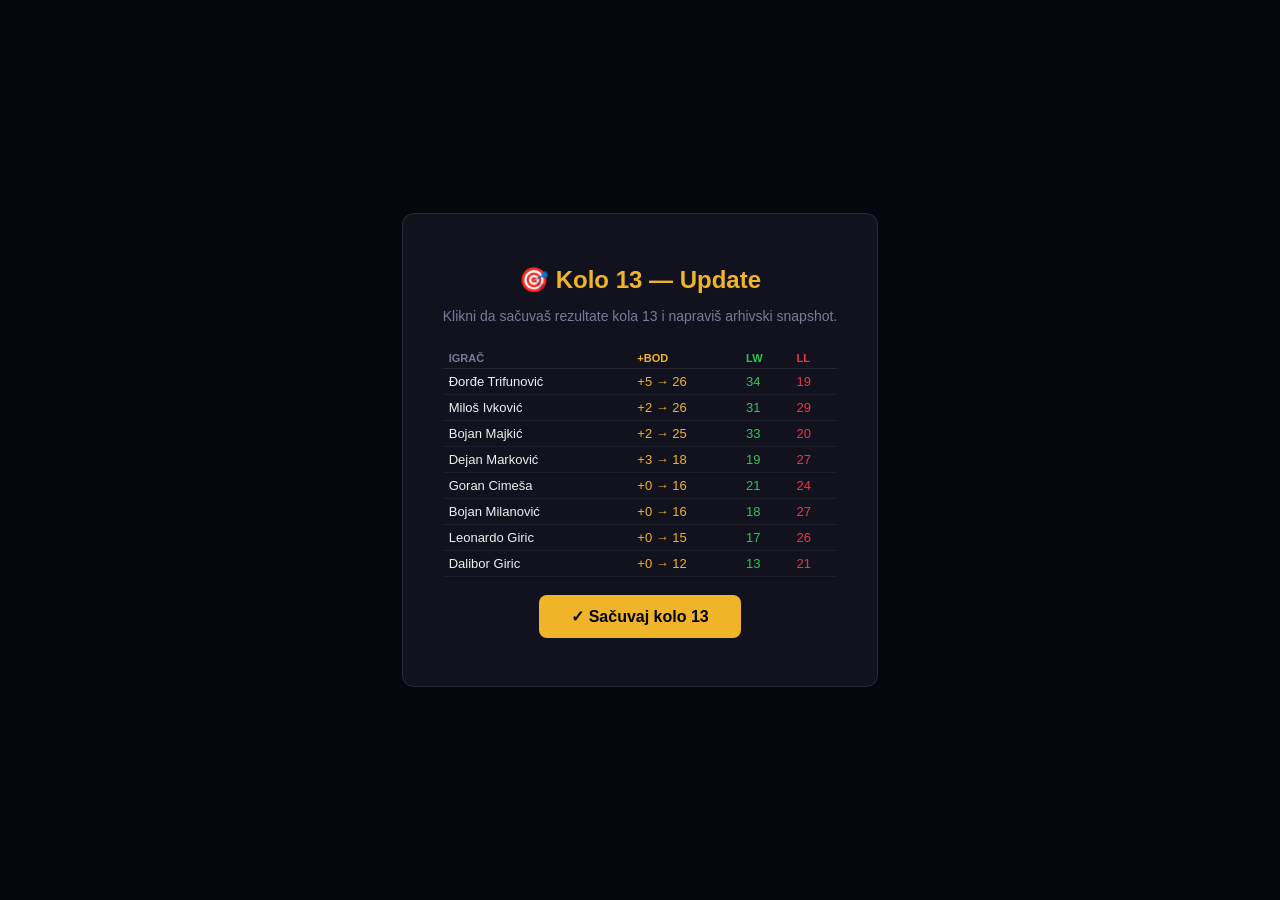
==== commit c54cce72: "Update index.html" ====
--- a/docs/index.html
+++ b/docs/index.html
@@ -1,623 +1,106 @@
 <!DOCTYPE html>
-<html lang="sr">
-<head>
-  <meta charset="UTF-8">
-  <meta name="viewport" content="width=device-width, initial-scale=1.0">
-  <title>Četvrta Pikado INVENDA Liga 2025-2026</title>
-  <link href="https://fonts.googleapis.com/css2?family=Bebas+Neue&family=Barlow:wght@300;400;500;600;700&family=Barlow+Condensed:wght@400;600;700;800&display=swap" rel="stylesheet">
-  <style>
-    :root {
-      --darker:#06060e; --card:#12121e; --card2:#1a1a2e;
-      --gold:#f0b429; --gold2:#e09418; --silver:#a8b2c1; --bronze:#cd7f40;
-      --accent:#e63946; --green:#2dc653; --blue:#3a86ff;
-      --text:#f0f0f0; --muted:#7a7a9a;
-      --border:rgba(255,255,255,0.07); --border2:rgba(255,255,255,0.12);
-    }
-    * { box-sizing:border-box; margin:0; padding:0; }
-    body {
-      font-family:'Barlow',sans-serif; background:var(--darker); color:var(--text);
-      min-height:100vh;
-      background-image:
-        radial-gradient(ellipse 60% 40% at 20% 10%, rgba(230,57,70,0.07) 0%, transparent 60%),
-        radial-gradient(ellipse 50% 50% at 80% 90%, rgba(58,134,255,0.05) 0%, transparent 60%),
-        url("images/Pozadina.png");
-      background-size:cover; background-attachment:fixed;
-    }
-    header {
-      background:linear-gradient(180deg,rgba(6,6,14,0.98),rgba(10,10,18,0.92));
-      border-bottom:1px solid var(--border2); padding:0 24px;
-      position:sticky; top:0; z-index:100; backdrop-filter:blur(12px);
-    }
-    .header-inner { max-width:960px; margin:0 auto; display:flex; align-items:center; justify-content:space-between; height:64px; }
-    .logo-wrap { display:flex; align-items:center; gap:14px; }
-    .logo-wrap img { height:42px; }
-    .logo-text { line-height:1.1; }
-    .logo-title { font-family:'Bebas Neue',sans-serif; font-size:22px; letter-spacing:2px; color:var(--gold); }
-    .logo-sub { font-size:11px; color:var(--muted); letter-spacing:1px; text-transform:uppercase; }
-    .header-right { display:flex; align-items:center; gap:12px; }
-    #admin-badge { display:none; background:rgba(240,180,41,0.15); border:1px solid rgba(240,180,41,0.3); color:var(--gold); font-size:11px; font-weight:700; padding:4px 10px; border-radius:20px; letter-spacing:1px; }
-    nav { background:rgba(10,10,18,0.95); border-bottom:1px solid var(--border); position:sticky; top:64px; z-index:99; backdrop-filter:blur(8px); }
-    .nav-inner { max-width:960px; margin:0 auto; display:flex; overflow-x:auto; scrollbar-width:none; }
-    .nav-inner::-webkit-scrollbar { display:none; }
-    .tab-btn { background:none; border:none; color:var(--muted); font-family:'Barlow Condensed',sans-serif; font-size:14px; font-weight:600; letter-spacing:1px; text-transform:uppercase; padding:14px 18px; cursor:pointer; border-bottom:2px solid transparent; transition:all .2s; white-space:nowrap; }
-    .tab-btn:hover { color:var(--text); }
-    .tab-btn.active { color:var(--gold); border-bottom-color:var(--gold); }
-    main { max-width:960px; margin:0 auto; padding:24px 16px 60px; }
-    .view { display:none; }
-    .view.active { display:block; }
-    .lb-card { background:rgba(18,18,30,0.92); border:1px solid var(--border2); border-radius:16px; overflow:hidden; backdrop-filter:blur(8px); }
-    .lb-card-header { padding:18px 24px; border-bottom:1px solid var(--border); display:flex; align-items:center; justify-content:space-between; }
-    .lb-card-header h2 { font-family:'Barlow Condensed',sans-serif; font-size:18px; font-weight:700; letter-spacing:1px; text-transform:uppercase; }
-    .season-badge { font-size:11px; color:var(--muted); letter-spacing:1px; text-transform:uppercase; }
-    .lb-header-row, .lb-row { display:grid; grid-template-columns:40px 1fr 70px 60px 60px 60px 80px 70px; align-items:center; }
-    .lb-header-row { padding:10px 20px; background:rgba(255,255,255,0.03); border-bottom:1px solid var(--border); font-family:'Barlow Condensed',sans-serif; font-size:11px; font-weight:700; letter-spacing:1.5px; text-transform:uppercase; color:var(--muted); }
-    .lb-row { padding:13px 20px; border-bottom:1px solid var(--border); transition:background .15s; }
-    .lb-row:last-child { border-bottom:none; }
-    .lb-row:hover { background:rgba(255,255,255,0.03); }
-    .lb-row.playoff { background:rgba(45,198,83,0.04); }
-    .lb-row.playoff:hover { background:rgba(45,198,83,0.07); }
-    .lb-row.barraz { background:rgba(240,180,41,0.04); }
-    .lb-row.barraz:hover { background:rgba(240,180,41,0.07); }
-    .lb-rank { font-family:'Bebas Neue',sans-serif; font-size:20px; color:var(--muted); }
-    .lb-rank.r1 { color:var(--gold); } .lb-rank.r2 { color:var(--silver); } .lb-rank.r3 { color:var(--bronze); }
-    .lb-name { font-size:15px; font-weight:500; display:flex; align-items:center; gap:6px; }
-    .lb-pts { font-family:'Bebas Neue',sans-serif; font-size:22px; text-align:center; }
-    .col-center { text-align:center; font-family:'Barlow Condensed',sans-serif; font-size:16px; font-weight:600; }
-    .col-status { text-align:center; }
-    .playoff-pill { background:rgba(45,198,83,0.15); border:1px solid rgba(45,198,83,0.35); color:var(--green); font-size:10px; font-weight:700; padding:3px 8px; border-radius:20px; letter-spacing:1px; text-transform:uppercase; }
-    .barraz-pill { background:rgba(240,180,41,0.13); border:1px solid rgba(240,180,41,0.35); color:var(--gold); font-size:10px; font-weight:700; padding:3px 8px; border-radius:20px; letter-spacing:1px; text-transform:uppercase; }
-    .star-wrap { position:relative; display:inline-block; cursor:default; }
-    .star-icon { color:var(--gold); font-size:13px; line-height:1; }
-    .star-tooltip { position:absolute; bottom:calc(100% + 6px); left:50%; transform:translateX(-50%); background:rgba(18,18,30,0.97); border:1px solid var(--border2); color:var(--gold); font-size:11px; font-weight:500; padding:5px 10px; border-radius:6px; white-space:nowrap; pointer-events:none; opacity:0; transition:opacity .15s; z-index:50; }
-    .star-wrap:hover .star-tooltip { opacity:1; }
-    .trend { font-size:11px; margin-left:4px; }
-    .trend.up { color:var(--green); } .trend.down { color:var(--accent); }
-    .stats-row { display:grid; grid-template-columns:repeat(4,1fr); gap:12px; margin-bottom:20px; }
-    .stat-card { background:rgba(18,18,30,0.9); border:1px solid var(--border2); border-radius:12px; padding:16px 18px; backdrop-filter:blur(8px); }
-    .stat-label { font-size:10px; color:var(--muted); text-transform:uppercase; letter-spacing:1.5px; margin-bottom:6px; }
-    .stat-val { font-family:'Bebas Neue',sans-serif; font-size:32px; line-height:1; color:var(--gold); }
-    .stat-sub { font-size:11px; color:var(--muted); margin-top:3px; }
-    .matchup-grid { display:grid; grid-template-columns:1fr 1fr; gap:12px; padding:16px; }
-    .matchup-card { background:var(--card2); border:1px solid var(--border); border-radius:10px; padding:14px 16px; display:flex; align-items:center; gap:10px; font-family:'Barlow Condensed',sans-serif; font-size:15px; font-weight:600; }
-    .vs-badge { background:rgba(230,57,70,0.15); color:var(--accent); font-size:11px; font-weight:700; padding:2px 7px; border-radius:4px; flex-shrink:0; }
-    .players-grid { display:grid; grid-template-columns:repeat(auto-fill,minmax(200px,1fr)); gap:14px; }
-    .player-card { background:rgba(18,18,30,0.92); border:1px solid var(--border2); border-radius:12px; padding:20px 16px; text-align:center; backdrop-filter:blur(8px); transition:transform .2s,border-color .2s; }
-    .player-card:hover { transform:translateY(-2px); border-color:rgba(240,180,41,0.3); }
-    .player-avatar { width:80px; height:80px; border-radius:50%; margin:0 auto 12px; overflow:hidden; display:flex; align-items:center; justify-content:center; font-family:'Bebas Neue',sans-serif; font-size:28px; }
-    .player-avatar img { width:100%; height:100%; object-fit:cover; border-radius:50%; display:block; }
-    .av-gold { background:rgba(240,180,41,0.15); border:2px solid var(--gold); color:var(--gold); }
-    .av-silver { background:rgba(168,178,193,0.15); border:2px solid var(--silver); color:var(--silver); }
-    .av-bronze { background:rgba(205,127,64,0.15); border:2px solid var(--bronze); color:var(--bronze); }
-    .av-default { background:rgba(255,255,255,0.07); border:2px solid var(--border2); color:var(--muted); }
-    .player-name { font-size:14px; font-weight:600; margin-bottom:4px; }
-    .player-pts { font-family:'Bebas Neue',sans-serif; font-size:28px; color:var(--gold); line-height:1; }
-    .player-pts-label { font-size:10px; color:var(--muted); text-transform:uppercase; letter-spacing:1px; }
-    .player-bio { font-size:12px; color:var(--muted); margin-top:8px; line-height:1.5; }
-    .player-mini-stats { display:flex; justify-content:center; gap:14px; margin-top:10px; font-size:11px; }
-    .player-mini-stats span { color:var(--muted); }
-    .gallery-grid { display:grid; grid-template-columns:repeat(auto-fill,minmax(220px,1fr)); gap:12px; padding:16px; }
-    .gallery-img { width:100%; aspect-ratio:4/3; object-fit:cover; border-radius:8px; cursor:pointer; transition:transform .2s,box-shadow .2s; border:1px solid var(--border); }
-    .gallery-img:hover { transform:scale(1.02); box-shadow:0 8px 32px rgba(0,0,0,0.5); }
-    .lightbox { display:none; position:fixed; inset:0; background:rgba(0,0,0,0.92); z-index:200; align-items:center; justify-content:center; padding:20px; cursor:zoom-out; }
-    .lightbox.open { display:flex; }
-    .lightbox img { max-width:95%; max-height:90%; border-radius:8px; box-shadow:0 12px 48px rgba(0,0,0,0.7); }
-    .lightbox-close { position:absolute; top:20px; right:24px; font-size:32px; color:#fff; cursor:pointer; line-height:1; }
-    .stream-box { width:100%; aspect-ratio:16/9; border-radius:10px; overflow:hidden; background:#0e0e1a; display:flex; align-items:center; justify-content:center; }
-    .stream-offline-text { text-align:center; }
-    .login-wrap { display:flex; align-items:center; justify-content:center; min-height:400px; }
-    .login-card { background:var(--card); border:1px solid var(--border2); border-radius:16px; padding:36px 32px; width:340px; text-align:center; }
-    .login-icon { font-size:40px; margin-bottom:14px; }
-    .login-card h2 { font-family:'Barlow Condensed',sans-serif; font-size:20px; font-weight:700; letter-spacing:1px; margin-bottom:6px; }
-    .login-card p { font-size:13px; color:var(--muted); margin-bottom:20px; }
-    .login-card input { width:100%; padding:10px 14px; background:rgba(255,255,255,0.06); border:1px solid var(--border2); border-radius:8px; color:var(--text); font-size:15px; outline:none; margin-bottom:10px; transition:border-color .2s; }
-    .login-card input:focus { border-color:rgba(240,180,41,0.4); }
-    .btn-login { width:100%; padding:11px; background:var(--gold); color:#000; border:none; border-radius:8px; font-family:'Barlow Condensed',sans-serif; font-size:15px; font-weight:700; letter-spacing:1px; text-transform:uppercase; cursor:pointer; transition:background .2s; }
-    .btn-login:hover { background:var(--gold2); }
-    .login-error { color:var(--accent); font-size:12px; margin-bottom:10px; display:none; }
-    .login-hint { font-size:11px; color:var(--muted); margin-top:14px; }
-    .admin-panel { display:none; }
-    .admin-section { background:var(--card); border:1px solid var(--border2); border-radius:12px; margin-bottom:20px; overflow:hidden; }
-    .admin-section-header { padding:14px 20px; border-bottom:1px solid var(--border); display:flex; align-items:center; justify-content:space-between; }
-    .admin-section-header h3 { font-family:'Barlow Condensed',sans-serif; font-size:15px; font-weight:700; letter-spacing:1px; text-transform:uppercase; }
-    .kolo-badge { background:rgba(240,180,41,0.15); color:var(--gold); font-size:11px; font-weight:600; padding:4px 12px; border-radius:20px; border:1px solid rgba(240,180,41,0.3); letter-spacing:.5px; }
-    .kolo-grid { display:grid; grid-template-columns:repeat(4,1fr); gap:1px; background:var(--border); }
-    .kolo-cell { background:var(--card); padding:14px 16px; }
-    .kolo-player-name { font-size:11px; color:var(--muted); text-transform:uppercase; letter-spacing:.5px; margin-bottom:8px; }
-    .kolo-input { width:100%; background:rgba(255,255,255,0.05); border:1px solid var(--border2); border-radius:6px; padding:8px 10px; font-size:20px; font-family:'Bebas Neue',sans-serif; color:var(--gold); text-align:center; outline:none; transition:border-color .2s; }
-    .kolo-input:focus { border-color:rgba(240,180,41,0.5); }
-    .kolo-leg-row { display:flex; gap:4px; margin-top:6px; }
-    .kolo-leg-input { flex:1; background:rgba(255,255,255,0.04); border:1px solid var(--border); border-radius:5px; padding:5px 4px; font-size:15px; font-family:'Bebas Neue',sans-serif; text-align:center; outline:none; transition:border-color .2s; }
-    .kolo-leg-input.lw { color:var(--green); } .kolo-leg-input.lw:focus { border-color:rgba(45,198,83,0.4); }
-    .kolo-leg-input.ll { color:var(--accent); } .kolo-leg-input.ll:focus { border-color:rgba(230,57,70,0.4); }
-    .leg-label { font-size:9px; text-align:center; margin-top:2px; letter-spacing:.5px; }
-    .leg-label.lw { color:var(--green); } .leg-label.ll { color:var(--accent); }
-    /* Edit grid — 2 kolone × 4 reda */
-    .edit-grid { display:grid; grid-template-columns:repeat(2,1fr); gap:1px; background:var(--border); }
-    .edit-cell { background:var(--card); padding:14px 16px; }
-    .edit-player-name { font-size:12px; color:var(--text); font-weight:600; text-transform:uppercase; letter-spacing:.5px; margin-bottom:8px; }
-    .edit-inputs { display:flex; gap:6px; }
-    .edit-input { flex:1; background:rgba(255,255,255,0.05); border:1px solid var(--border2); border-radius:5px; padding:8px 4px; font-size:16px; font-family:'Bebas Neue',sans-serif; text-align:center; outline:none; transition:border-color .2s; color:var(--gold); }
-    .edit-input.lw-inp { color:var(--green); } .edit-input.ll-inp { color:var(--accent); }
-    .edit-input:focus { border-color:rgba(240,180,41,0.4); }
-    .edit-lbl { font-size:9px; color:var(--muted); text-align:center; margin-top:3px; letter-spacing:.5px; }
-    .matchup-input-row { display:grid; grid-template-columns:1fr auto 1fr; gap:8px; align-items:center; margin-bottom:10px; }
-    .matchup-select { width:100%; background:rgba(255,255,255,0.05); border:1px solid var(--border2); border-radius:6px; padding:8px 10px; color:var(--text); font-family:'Barlow',sans-serif; font-size:13px; outline:none; cursor:pointer; }
-    .matchup-vs { font-family:'Bebas Neue',sans-serif; font-size:14px; color:var(--accent); letter-spacing:1px; text-align:center; }
-    .save-kolo-btn { display:block; width:calc(100% - 32px); margin:12px 16px 16px; padding:11px; background:var(--gold); color:#000; border:none; border-radius:8px; font-family:'Barlow Condensed',sans-serif; font-size:14px; font-weight:700; letter-spacing:1px; text-transform:uppercase; cursor:pointer; transition:background .2s; }
-    .save-kolo-btn:hover { background:var(--gold2); }
-    .save-success { text-align:center; color:var(--green); font-size:12px; font-weight:600; padding:0 0 12px; display:none; }
-    .legend-row { padding:8px 16px 4px; font-size:11px; color:var(--muted); }
-    .logout-btn { padding:10px 20px; background:transparent; border:1px solid var(--border2); border-radius:8px; color:var(--muted); font-family:'Barlow Condensed',sans-serif; font-size:13px; font-weight:600; letter-spacing:1px; text-transform:uppercase; cursor:pointer; transition:all .2s; margin-bottom:20px; margin-right:8px; }
-    .logout-btn:hover { border-color:var(--accent); color:var(--accent); }
-    /* Arhiva */
-    .archive-round { border-bottom:1px solid var(--border); }
-    .archive-round:last-child { border-bottom:none; }
-    .archive-head { padding:14px 20px; display:flex; align-items:center; justify-content:space-between; cursor:pointer; transition:background .15s; }
-    .archive-head:hover { background:rgba(255,255,255,0.03); }
-    .archive-head h4 { font-family:'Barlow Condensed',sans-serif; font-size:15px; font-weight:700; letter-spacing:1px; }
-    .archive-body { display:none; padding:0 20px 16px; }
-    .archive-body.open { display:block; }
-    .archive-table { width:100%; border-collapse:collapse; font-size:13px; }
-    .archive-table th { text-align:left; color:var(--muted); font-weight:600; padding:6px 8px; font-size:11px; text-transform:uppercase; letter-spacing:.5px; border-bottom:1px solid var(--border); }
-    .archive-table td { padding:7px 8px; border-bottom:1px solid var(--border); }
-    .archive-table tr:last-child td { border-bottom:none; }
-    /* Statistika */
-    .stat-block { padding:16px 20px; border-bottom:1px solid var(--border); }
-    .stat-block:last-child { border-bottom:none; }
-    .stat-block h4 { font-family:'Barlow Condensed',sans-serif; font-size:14px; font-weight:700; letter-spacing:1px; text-transform:uppercase; color:var(--gold); margin-bottom:12px; }
-    .stat-bar-row { display:grid; grid-template-columns:130px 1fr 50px; align-items:center; gap:10px; margin-bottom:8px; font-size:13px; }
-    .stat-bar-track { height:8px; background:rgba(255,255,255,0.06); border-radius:4px; overflow:hidden; }
-    .stat-bar-fill { height:100%; border-radius:4px; transition:width .4s; }
-    footer { text-align:center; padding:24px; font-size:12px; color:var(--muted); border-top:1px solid var(--border); margin-top:40px; }
-    @media (max-width:600px) {
-      .lb-header-row, .lb-row { grid-template-columns:32px 1fr 54px 48px 48px 48px 64px 54px; padding:8px 10px; font-size:12px; }
-      .stats-row { grid-template-columns:repeat(2,1fr); }
-      .kolo-grid { grid-template-columns:repeat(2,1fr); }
-      .edit-grid { grid-template-columns:1fr; }
-      .matchup-grid { grid-template-columns:1fr; }
-      .stat-bar-row { grid-template-columns:90px 1fr 40px; }
-    }
-  </style>
+<html>
+<head><meta charset="UTF-8"><title>Update Kolo 13</title>
+<style>
+  body { font-family: sans-serif; background: #06060e; color: #f0f0f0; display:flex; align-items:center; justify-content:center; min-height:100vh; margin:0; }
+  .card { background:#12121e; border:1px solid rgba(255,255,255,0.1); border-radius:12px; padding:32px 40px; text-align:center; max-width:440px; }
+  h2 { color:#f0b429; margin-bottom:8px; }
+  p { color:#7a7a9a; font-size:14px; margin-bottom:24px; }
+  button { background:#f0b429; color:#000; border:none; border-radius:8px; padding:12px 32px; font-size:16px; font-weight:700; cursor:pointer; }
+  button:hover { background:#e09418; }
+  #status { margin-top:16px; font-size:14px; }
+  .ok { color:#2dc653; } .err { color:#e63946; }
+  table { width:100%; border-collapse:collapse; margin-top:16px; font-size:13px; text-align:left; }
+  th { color:#7a7a9a; font-size:11px; text-transform:uppercase; padding:4px 6px; border-bottom:1px solid rgba(255,255,255,0.08); }
+  td { padding:5px 6px; border-bottom:1px solid rgba(255,255,255,0.05); }
+  .g { color:#f0b429; } .lw { color:#2dc653; } .ll { color:#e63946; }
+</style>
 </head>
 <body>
+<div class="card">
+  <h2>🎯 Kolo 13 — Update</h2>
+  <p>Klikni da sačuvaš rezultate kola 13 i napraviš arhivski snapshot.</p>
 
-<header>
-  <div class="header-inner">
-    <div class="logo-wrap">
-      <img src="images/invenda_logo.png" alt="Invenda" onerror="this.style.display='none'">
-      <div class="logo-text">
-        <div class="logo-title">🎯 Pikado INVENDA Liga</div>
-        <div class="logo-sub">Četvrta sezona · 2025–2026</div>
-      </div>
-    </div>
-    <div class="header-right"><span id="admin-badge">⚙ ADMIN</span></div>
-  </div>
-</header>
+  <table>
+    <tr><th>Igrač</th><th class="g">+Bod</th><th class="lw">LW</th><th class="ll">LL</th></tr>
+    <tr><td>Đorđe Trifunović</td><td class="g">+5 → 26</td><td class="lw">34</td><td class="ll">19</td></tr>
+    <tr><td>Miloš Ivković</td><td class="g">+2 → 26</td><td class="lw">31</td><td class="ll">29</td></tr>
+    <tr><td>Bojan Majkić</td><td class="g">+2 → 25</td><td class="lw">33</td><td class="ll">20</td></tr>
+    <tr><td>Dejan Marković</td><td class="g">+3 → 18</td><td class="lw">19</td><td class="ll">27</td></tr>
+    <tr><td>Goran Cimeša</td><td class="g">+0 → 16</td><td class="lw">21</td><td class="ll">24</td></tr>
+    <tr><td>Bojan Milanović</td><td class="g">+0 → 16</td><td class="lw">18</td><td class="ll">27</td></tr>
+    <tr><td>Leonardo Giric</td><td class="g">+0 → 15</td><td class="lw">17</td><td class="ll">26</td></tr>
+    <tr><td>Dalibor Giric</td><td class="g">+0 → 12</td><td class="lw">13</td><td class="ll">21</td></tr>
+  </table>
 
-<nav>
-  <div class="nav-inner">
-    <button class="tab-btn active" onclick="showTab('tabela')" id="tab-tabela">Tabela</button>
-    <button class="tab-btn" onclick="showTab('igraci')" id="tab-igraci">Igrači</button>
-    <button class="tab-btn" onclick="showTab('mecevi')" id="tab-mecevi">Mečevi</button>
-    <button class="tab-btn" onclick="showTab('arhiva')" id="tab-arhiva">Arhiva kola</button>
-    <button class="tab-btn" onclick="showTab('statistika')" id="tab-statistika">Statistika</button>
-    <button class="tab-btn" onclick="showTab('galerija')" id="tab-galerija">Galerija</button>
-    <button class="tab-btn" onclick="showTab('stream')" id="tab-stream">🔴 Live</button>
-    <button class="tab-btn" onclick="showTab('admin')" id="tab-admin">🔐 Admin</button>
-  </div>
-</nav>
-
-<main>
-
-  <!-- TABELA -->
-  <div class="view active" id="view-tabela">
-    <div class="stats-row" id="stats-grid"></div>
-    <div class="lb-card">
-      <div class="lb-card-header"><h2>Tabela</h2><span class="season-badge">· Sezona 2025–2026</span></div>
-      <div class="lb-header-row">
-        <div>#</div><div>Igrač</div>
-        <div style="text-align:center">Bodovi</div>
-        <div style="text-align:center">Leg W</div>
-        <div style="text-align:center">Leg L</div>
-        <div style="text-align:center">+/−</div>
-        <div style="text-align:center">Preost.</div>
-        <div class="col-status" style="text-align:center">Status</div>
-      </div>
-      <div id="lb-body"></div>
-    </div>
-    <div style="margin-top:12px;display:flex;gap:16px;flex-wrap:wrap;padding:0 4px">
-      <div style="display:flex;align-items:center;gap:6px;font-size:12px;color:var(--muted)">
-        <div style="width:10px;height:10px;border-radius:2px;background:rgba(45,198,83,0.25);border:1px solid rgba(45,198,83,0.4)"></div>Playoff (Top 4)
-      </div>
-      <div style="display:flex;align-items:center;gap:6px;font-size:12px;color:var(--muted)">
-        <div style="width:10px;height:10px;border-radius:2px;background:rgba(240,180,41,0.2);border:1px solid rgba(240,180,41,0.4)"></div>Baraž zona (5.–6.)
-      </div>
-    </div>
-  </div>
-
-  <!-- IGRAČI -->
-  <div class="view" id="view-igraci">
-    <div class="lb-card" style="margin-bottom:20px">
-      <div class="lb-card-header"><h2>Igrači</h2><span class="season-badge">· 8 igrača</span></div>
-    </div>
-    <div class="players-grid" id="players-grid"></div>
-  </div>
-
-  <!-- MEČEVI -->
-  <div class="view" id="view-mecevi">
-    <div class="lb-card">
-      <div class="lb-card-header"><h2>Mečevi kola</h2><span class="season-badge" id="mecevi-kolo-label">· Kolo 13</span></div>
-      <div class="matchup-grid" id="mecevi-grid">
-        <div style="grid-column:1/-1;text-align:center;color:var(--muted);padding:30px;font-size:13px">Mečevi još nisu objavljeni. Pratite Admin panel.</div>
-      </div>
-    </div>
-  </div>
-
-  <!-- ARHIVA KOLA -->
-  <div class="view" id="view-arhiva">
-    <div class="lb-card">
-      <div class="lb-card-header"><h2>Arhiva kola</h2><span class="season-badge">· Rezultati svih odigranih kola</span></div>
-      <div id="archive-body">
-        <div style="text-align:center;color:var(--muted);padding:40px;font-size:13px">Još nema arhiviranih kola. Snapshot tabele se čuva svaki put kad admin sačuva kolo.</div>
-      </div>
-    </div>
-  </div>
-
-  <!-- STATISTIKA -->
-  <div class="view" id="view-statistika">
-    <div class="lb-card">
-      <div class="lb-card-header"><h2>Statistika</h2><span class="season-badge">· Sezona 2025–2026</span></div>
-      <div id="stats-detail"></div>
-    </div>
-  </div>
-
-  <!-- GALERIJA -->
-  <div class="view" id="view-galerija">
-    <div class="lb-card">
-      <div class="lb-card-header"><h2>Galerija</h2><span class="season-badge">· Pikado Invenda Liga 2025–2026</span></div>
-      <div class="gallery-grid" id="gallery-grid"></div>
-    </div>
-  </div>
-
-  <!-- STREAM -->
-  <div class="view" id="view-stream">
-    <div class="lb-card">
-      <div class="lb-card-header"><h2 style="color:var(--accent)">🔴 Live Stream</h2><span class="season-badge">· Twitch · Pikado INVENDA Liga</span></div>
-      <div style="padding:20px">
-        <div class="stream-box">
-          <div class="stream-offline-text">
-            <div style="font-size:48px;margin-bottom:12px">📡</div>
-            <div style="font-family:'Bebas Neue',sans-serif;font-size:24px;letter-spacing:2px;color:var(--muted)">STREAM OFFLINE</div>
-            <div style="font-size:13px;color:var(--muted);margin-top:8px">Pratite nas na Twitchu kad igramo sljedeće kolo</div>
-          </div>
-        </div>
-        <div style="margin-top:20px;display:flex;flex-wrap:wrap;gap:12px;align-items:center">
-          <a href="https://twitch.tv/TR1FA" target="_blank" style="display:inline-flex;align-items:center;gap:8px;background:#9147ff;color:#fff;padding:10px 20px;border-radius:8px;text-decoration:none;font-family:'Barlow Condensed',sans-serif;font-size:15px;font-weight:700;letter-spacing:1px">📺 Prati na Twitchu</a>
-          <div style="font-size:12px;color:var(--muted)">Pratite kanal da dobijete notifikaciju kad počne stream</div>
-        </div>
-        <div style="margin-top:20px;background:var(--card2);border-radius:8px;padding:16px">
-          <div style="font-size:11px;font-weight:700;color:var(--muted);text-transform:uppercase;letter-spacing:1px;margin-bottom:10px">Raspored sljedećeg kola</div>
-          <div id="stream-schedule" style="font-size:13px;color:var(--text)">Pogledajte tab Mečevi za raspored.</div>
-        </div>
-      </div>
-    </div>
-  </div>
-
-  <!-- ADMIN -->
-  <div class="view" id="view-admin">
-    <div id="login-area">
-      <div class="login-wrap">
-        <div class="login-card">
-          <div class="login-icon">🎯</div>
-          <h2>Admin Panel</h2>
-          <p>Unesite lozinku za pristup upravljačkoj ploči</p>
-          <div class="login-error" id="login-error">Pogrešna lozinka. Pokušajte ponovo.</div>
-          <input type="password" id="pw-input" placeholder="Lozinka..." onkeydown="if(event.key==='Enter')tryLogin()">
-          <button class="btn-login" onclick="tryLogin()">Prijavi se</button>
-          <p class="login-hint">Kontaktirajte administratora za pristup</p>
-        </div>
-      </div>
-    </div>
-    <div class="admin-panel" id="admin-panel">
-      <div class="admin-section">
-        <div class="admin-section-header"><h3>Mečevi kola</h3><span class="kolo-badge" id="matchup-kolo-badge">KOLO 13</span></div>
-        <div style="padding:16px">
-          <div style="font-size:12px;color:var(--muted);margin-bottom:12px">Unesite mečeve za sljedeće kolo (po 4 meča)</div>
-          <div id="matchup-inputs"></div>
-          <button class="save-kolo-btn" onclick="saveMatchups()">✓ Sačuvaj mečeve</button>
-          <div class="save-success" id="matchup-success">✓ Mečevi sačuvani!</div>
-        </div>
-      </div>
-      <div class="admin-section">
-        <div class="admin-section-header"><h3>Unos bodova i legova po kolu</h3><span class="kolo-badge" id="kolo-badge">KOLO 13</span></div>
-        <div class="legend-row">Bodovi = bodovi za kolo &nbsp;·&nbsp; <span style="color:var(--green)">LW</span> = leg pobjede &nbsp;·&nbsp; <span style="color:var(--accent)">LL</span> = leg porazi</div>
-        <div class="kolo-grid" id="kolo-grid"></div>
-        <button class="save-kolo-btn" onclick="saveRound()">✓ Sačuvaj kolo</button>
-        <div class="save-success" id="save-success">✓ Kolo sačuvano!</div>
-      </div>
-      <div class="admin-section">
-        <div class="admin-section-header"><h3>Direktna izmjena — svih 8 igrača</h3><span style="font-size:12px;color:var(--muted)">Bodovi · Leg W · Leg L</span></div>
-        <div class="edit-grid" id="edit-grid"></div>
-        <button class="save-kolo-btn" onclick="saveEdit()">✓ Sačuvaj izmjene</button>
-        <div class="save-success" id="edit-success">✓ Izmjene sačuvane!</div>
-      </div>
-      <button class="logout-btn" onclick="logout()">Odjavi se</button>
-      <button class="logout-btn" onclick="resetData()" style="border-color:rgba(230,57,70,0.3);color:var(--accent)">↺ Reset podataka</button>
-    </div>
-  </div>
-
-</main>
-
-<div class="lightbox" id="lightbox" onclick="closeLightbox()">
-  <span class="lightbox-close">&times;</span>
-  <img id="lightbox-img" src="" alt="">
+  <br>
+  <button onclick="doUpdate()">✓ Sačuvaj kolo 13</button>
+  <div id="status"></div>
 </div>
 
-<footer><p>© Četvrta Pikado INVENDA Liga 2025–2026</p></footer>
+<script>
+async function doUpdate() {
+  const btn = document.querySelector('button');
+  btn.disabled = true;
+  btn.textContent = '⏳ Šaljem...';
+  document.getElementById('status').textContent = '';
 
-<script>
-  const ADMIN_PW   = 'admin123';
-  const NPOINT_URL = 'https://api.npoint.io/56782e240f20d78ee00a';
-  const TOTAL_KOLA = 28;
-  const GALLERY_COUNT = 12; // pokušava učitati galerija1.jpg ... galerija12.jpg
-
-  let isAdmin=false, isSaving=false;
-  let koloNum=13, koloMatchups={}, archive=[];
-  let players=[];
-
-  const DEFAULT_PLAYERS = [
-    {id:'bojanm',   name:'Bojan Majkić',     pts:23, lw:30, ll:17, bio:'Kapiten tima. Ozbiljan rival sa čeličnim živcima.'},
-    {id:'milos',    name:'Miloš Ivković',    pts:24, lw:28, ll:27, bio:'Preciznost i fokus. Uvijek opasan.'},
-    {id:'djordje',  name:'Đorđe Trifunović', pts:21, lw:28, ll:16, bio:'Brz i nepredvidiv. Zna kada da udari.'},
-    {id:'goran',    name:'Goran Cimeša',     pts:16, lw:20, ll:22, bio:'Iskusan igrač sa dugom tradicijom.'},
-    {id:'bojanp',   name:'Bojan Milanović',  pts:16, lw:17, ll:25, bio:'Mlad i gladan pobjede.'},
-    {id:'dejan',    name:'Dejan Marković',   pts:15, lw:14, ll:24, bio:'Veteran pikado scene. Trostruki šampion.'},
-    {id:'dalibor',  name:'Dalibor Giric',    pts:12, lw:13, ll:19, bio:'Tihi strijelac. Ne podcjenjujte ga.'},
-    {id:'leonardo', name:'Leonardo Giric',   pts:15, lw:17, ll:24, bio:'Raste iz kola u kolo.'},
-  ];
-  const LIGA_TITLES = {
-    'dejan':{title:'Pobjednik 1. Pikado Invenda Lige'},
-    'djordje':{title:'Pobjednik 2. Pikado Invenda Lige'},
-    'milos':{title:'Pobjednik 3. Pikado Invenda Lige'},
+  const payload = {
+    koloNum: 14,
+    koloMatchups: {
+      "13": [
+        ["Goran Cimeša","Bojan Majkić"],
+        ["Dalibor Giric","Dejan Marković"],
+        ["Đorđe Trifunović","Bojan Milanović"],
+        ["Leonardo Giric","Miloš Ivković"]
+      ]
+    },
+    archive: [
+      {
+        kolo: 13,
+        table: [
+          {name:"Đorđe Trifunović", pts:26, lw:34, ll:19},
+          {name:"Miloš Ivković",    pts:26, lw:31, ll:29},
+          {name:"Bojan Majkić",     pts:25, lw:33, ll:20},
+          {name:"Dejan Marković",   pts:18, lw:19, ll:27},
+          {name:"Goran Cimeša",     pts:16, lw:21, ll:24},
+          {name:"Bojan Milanović",  pts:16, lw:18, ll:27},
+          {name:"Leonardo Giric",   pts:15, lw:17, ll:26},
+          {name:"Dalibor Giric",    pts:12, lw:13, ll:21}
+        ],
+        ranks: {djordje:1, milos:2, bojanm:3, dejan:4, goran:5, bojanp:6, leonardo:7, dalibor:8}
+      }
+    ],
+    players: [
+      {id:"djordje",  name:"Đorđe Trifunović", pts:26, lw:34, ll:19, bio:"Najvoli da svira TAMBURELO!"},
+      {id:"milos",    name:"Miloš Ivković",    pts:26, lw:31, ll:29, bio:"Ovaj mali je opasan!"},
+      {id:"bojanm",   name:"Bojan Majkić",     pts:25, lw:33, ll:20, bio:"Bato je inače Judo trener!"},
+      {id:"dejan",    name:"Dejan Marković",   pts:18, lw:19, ll:27, bio:"On je sa Oficirca!"},
+      {id:"goran",    name:"Goran Cimeša",     pts:16, lw:21, ll:24, bio:"Veteran, od boćanja su mu muda kao kugle!"},
+      {id:"bojanp",   name:"Bojan Milanović",  pts:16, lw:18, ll:27, bio:"Zna da napravi PROBLEMOVE!"},
+      {id:"leonardo", name:"Leonardo Giric",   pts:15, lw:17, ll:26, bio:"Zašto ga zovu Kenjac?"},
+      {id:"dalibor",  name:"Dalibor Giric",    pts:12, lw:13, ll:21, bio:"Smirena ruka!"}
+    ]
   };
 
-  function esc(s){ return String(s).replace(/&/g,'&amp;').replace(/</g,'&lt;').replace(/>/g,'&gt;').replace(/"/g,'&quot;').replace(/'/g,'&#39;'); }
-
-  async function loadData(){
-    players = JSON.parse(JSON.stringify(DEFAULT_PLAYERS));
-    koloNum=13; koloMatchups={}; archive=[];
-    renderAll();
-    try{
-      const res=await fetch(NPOINT_URL+'?t='+Date.now());
-      if(res.ok){
-        const d=await res.json();
-        if(d.players&&d.players.length){
-          players=d.players.map(p=>{
-            const def=DEFAULT_PLAYERS.find(x=>x.id===p.id)||{};
-            return { lw:0, ll:0, bio:def.bio||'', ...p };
-          });
-        }
-        if(d.koloNum) koloNum=d.koloNum;
-        if(d.koloMatchups) koloMatchups=d.koloMatchups;
-        if(d.archive) archive=d.archive;
-        renderAll();
-      }
-    }catch(e){ console.warn('Load greška:',e.message); }
+  try {
+    const res = await fetch('https://api.npoint.io/56782e240f20d78ee00a', {
+      method: 'POST',
+      headers: {'Content-Type':'application/json'},
+      body: JSON.stringify(payload)
+    });
+    if (res.ok) {
+      document.getElementById('status').innerHTML = '<span class="ok">✓ Uspješno sačuvano! Kolo 13 arhivirano, sada je Kolo 14.</span>';
+      btn.textContent = '✓ Sačuvano';
+    } else {
+      throw new Error('HTTP ' + res.status);
+    }
+  } catch(e) {
+    document.getElementById('status').innerHTML = '<span class="err">✗ Greška: ' + e.message + '</span>';
+    btn.disabled = false;
+    btn.textContent = '↺ Pokušaj ponovo';
   }
-
-  async function saveData(){
-    if(isSaving) return;
-    isSaving=true;
-    try{
-      const res=await fetch(NPOINT_URL,{method:'POST',headers:{'Content-Type':'application/json'},body:JSON.stringify({players,koloNum,koloMatchups,archive})});
-      if(!res.ok) throw new Error('HTTP '+res.status);
-    }catch(e){ alert('Greška pri čuvanju: '+e.message); }
-    isSaving=false;
-  }
-
-  function initials(n){ return n.split(' ').map(w=>w[0]).join('').slice(0,2).toUpperCase(); }
-  function sorted(){ return [...players].sort((a,b)=> b.pts!==a.pts ? b.pts-a.pts : ((b.lw||0)-(b.ll||0))-((a.lw||0)-(a.ll||0))); }
-  function rankClass(r){ return r===1?'r1':r===2?'r2':r===3?'r3':''; }
-  function avClass(r){ return r===1?'av-gold':r===2?'av-silver':r===3?'av-bronze':'av-default'; }
-  function starsHtml(id){ return LIGA_TITLES[id] ? `<span class="star-wrap"><span class="star-icon">★</span><span class="star-tooltip">${esc(LIGA_TITLES[id].title)}</span></span>`:''; }
-  function showFlash(id){ const el=document.getElementById(id); el.style.display='block'; setTimeout(()=>el.style.display='none',2500); }
-
-  function renderAll(){
-    renderStats(); renderLeaderboard(); renderPlayers(); renderMecevi();
-    renderArchive(); renderStatsDetail(); renderGallery();
-    if(isAdmin){ renderKoloGrid(); renderEditGrid(); renderMatchupInputs(); }
-  }
-
-  function renderStats(){
-    const s=sorted(); const odigrana=koloNum-1; const preostala=Math.max(0,TOTAL_KOLA-odigrana);
-    document.getElementById('stats-grid').innerHTML=`
-      <div class="stat-card"><div class="stat-label">Lider</div><div class="stat-val" style="font-size:20px;font-family:'Barlow Condensed';font-weight:800">${esc(s[0].name.split(' ')[0])}</div><div class="stat-sub">${s[0].pts} bodova</div></div>
-      <div class="stat-card"><div class="stat-label">Igrača</div><div class="stat-val">${players.length}</div><div class="stat-sub">u ligi</div></div>
-      <div class="stat-card"><div class="stat-label">Odigranih kola</div><div class="stat-val">${odigrana}</div><div class="stat-sub">od ${TOTAL_KOLA} ukupno</div></div>
-      <div class="stat-card"><div class="stat-label">Preostalo kola</div><div class="stat-val" style="color:var(--accent)">${preostala}</div><div class="stat-sub">do kraja sezone</div></div>`;
-  }
-
-  function renderLeaderboard(){
-    const s=sorted(); const preostala=Math.max(0,TOTAL_KOLA-(koloNum-1));
-    const prevRanks=archive.length?archive[archive.length-1].ranks:null;
-    document.getElementById('lb-body').innerHTML=s.map((p,i)=>{
-      const rank=i+1, isPlayoff=rank<=4, isBarraz=rank===5||rank===6;
-      const rowClass=isPlayoff?' playoff':isBarraz?' barraz':'';
-      const ptsColor=p.pts>=20?'var(--gold)':p.pts>=14?'var(--silver)':p.pts>=10?'var(--bronze)':'var(--text)';
-      const diff=(p.lw||0)-(p.ll||0);
-      const diffStr=diff>0?`<span style="color:var(--green);font-weight:700">+${diff}</span>`:diff<0?`<span style="color:var(--accent);font-weight:700">${diff}</span>`:`<span style="color:var(--muted)">0</span>`;
-      let trend='';
-      if(prevRanks&&prevRanks[p.id]){ const d=prevRanks[p.id]-rank; if(d>0) trend=`<span class="trend up">▲${d}</span>`; else if(d<0) trend=`<span class="trend down">▼${-d}</span>`; }
-      const status=isPlayoff?'<span class="playoff-pill">Playoff</span>':isBarraz?'<span class="barraz-pill">Baraž</span>':'<span style="color:var(--muted)">—</span>';
-      return `<div class="lb-row${rowClass}">
-        <div class="lb-rank ${rankClass(rank)}">${rank}</div>
-        <div class="lb-name">${esc(p.name)}${starsHtml(p.id)}${trend}</div>
-        <div class="lb-pts" style="color:${ptsColor}">${p.pts}</div>
-        <div class="col-center" style="color:var(--green)">${p.lw||0}</div>
-        <div class="col-center" style="color:var(--accent)">${p.ll||0}</div>
-        <div class="col-center">${diffStr}</div>
-        <div class="col-center" style="color:var(--muted);font-size:14px">${preostala}</div>
-        <div class="col-status">${status}</div></div>`;
-    }).join('');
-  }
-
-  function renderPlayers(){
-    const s=sorted();
-    document.getElementById('players-grid').innerHTML=s.map((p,i)=>{
-      const rank=i+1;
-      const avatar=`<div class="player-avatar ${avClass(rank)}"><img src="images/${esc(p.id)}.jpg" alt="${esc(p.name)}" onerror="this.onerror=null;this.style.display='none';this.parentElement.textContent='${initials(p.name)}';"></div>`;
-      return `<div class="player-card">${avatar}
-        <div class="player-name">${esc(p.name)}${starsHtml(p.id)}</div>
-        <div class="player-pts">${p.pts}</div><div class="player-pts-label">bodova</div>
-        <div class="player-mini-stats"><span style="color:var(--green)">LW ${p.lw||0}</span><span style="color:var(--accent)">LL ${p.ll||0}</span></div>
-        <div class="player-bio">${esc(p.bio||'')}</div></div>`;
-    }).join('');
-  }
-
-  function renderMecevi(){
-    const m=koloMatchups[koloNum]||[];
-    document.getElementById('mecevi-kolo-label').textContent=`· Kolo ${koloNum}`;
-    const mb=document.getElementById('matchup-kolo-badge'); if(mb) mb.textContent=`KOLO ${koloNum}`;
-    const kb=document.getElementById('kolo-badge'); if(kb) kb.textContent=`KOLO ${koloNum}`;
-    const grid=document.getElementById('mecevi-grid');
-    if(!m.length){ grid.innerHTML='<div style="grid-column:1/-1;text-align:center;color:var(--muted);padding:30px;font-size:13px">Mečevi još nisu objavljeni.</div>'; document.getElementById('stream-schedule').textContent='Pogledajte tab Mečevi za raspored.'; return; }
-    grid.innerHTML=m.map(x=>`<div class="matchup-card"><span style="flex:1">${esc(x[0])}</span><span class="vs-badge">VS</span><span style="flex:1;text-align:right">${esc(x[1])}</span></div>`).join('');
-    document.getElementById('stream-schedule').innerHTML=m.map(x=>`<div style="margin-bottom:4px">🎯 ${esc(x[0])} vs ${esc(x[1])}</div>`).join('');
-  }
-
-  function renderArchive(){
-    const c=document.getElementById('archive-body');
-    if(!archive.length){ c.innerHTML='<div style="text-align:center;color:var(--muted);padding:40px;font-size:13px">Još nema arhiviranih kola.</div>'; return; }
-    c.innerHTML=[...archive].reverse().map((snap,idx)=>{
-      const realIdx=archive.length-1-idx;
-      const rows=snap.table.map((p,i)=>`<tr><td style="color:var(--muted)">${i+1}.</td><td>${esc(p.name)}</td><td style="color:var(--gold);font-weight:700">${p.pts}</td><td style="color:var(--green)">${p.lw}</td><td style="color:var(--accent)">${p.ll}</td></tr>`).join('');
-      return `<div class="archive-round">
-        <div class="archive-head" onclick="toggleArchive(${realIdx})"><h4>Kolo ${snap.kolo} <span style="color:var(--muted);font-weight:400;font-size:12px">· stanje poslije kola</span></h4><span style="color:var(--gold)">▾</span></div>
-        <div class="archive-body" id="arch-${realIdx}">
-          <table class="archive-table"><thead><tr><th>#</th><th>Igrač</th><th>Bod</th><th>LW</th><th>LL</th></tr></thead><tbody>${rows}</tbody></table>
-        </div></div>`;
-    }).join('');
-  }
-  function toggleArchive(i){ const el=document.getElementById('arch-'+i); if(el) el.classList.toggle('open'); }
-
-  function renderStatsDetail(){
-    const s=sorted();
-    const maxPts=Math.max(...s.map(p=>p.pts),1);
-    const maxLw=Math.max(...s.map(p=>p.lw||0),1);
-    const bestDiff=[...s].sort((a,b)=>((b.lw||0)-(b.ll||0))-((a.lw||0)-(a.ll||0)));
-    const totLegs=s.reduce((a,p)=>a+(p.lw||0)+(p.ll||0),0);
-    const bar=(name,val,max,color)=>`<div class="stat-bar-row"><div>${esc(name)}</div><div class="stat-bar-track"><div class="stat-bar-fill" style="width:${Math.round(val/max*100)}%;background:${color}"></div></div><div style="text-align:right;font-weight:700">${val}</div></div>`;
-    document.getElementById('stats-detail').innerHTML=`
-      <div class="stat-block"><h4>Bodovi po igraču</h4>${s.map(p=>bar(p.name,p.pts,maxPts,'var(--gold)')).join('')}</div>
-      <div class="stat-block"><h4>Osvojeni legovi (LW)</h4>${s.map(p=>bar(p.name,p.lw||0,maxLw,'var(--green)')).join('')}</div>
-      <div class="stat-block"><h4>Najbolja leg razlika (+/−)</h4>${bestDiff.map(p=>{const d=(p.lw||0)-(p.ll||0);return `<div class="stat-bar-row"><div>${esc(p.name)}</div><div style="color:var(--muted);font-size:12px">${p.lw||0} : ${p.ll||0}</div><div style="text-align:right;font-weight:700;color:${d>=0?'var(--green)':'var(--accent)'}">${d>=0?'+':''}${d}</div></div>`;}).join('')}</div>
-      <div class="stat-block"><h4>Ukupno</h4><div style="display:flex;gap:24px;flex-wrap:wrap;font-size:14px"><div><span style="color:var(--muted)">Odigrano legova:</span> <b>${totLegs}</b></div><div><span style="color:var(--muted)">Odigrano kola:</span> <b>${koloNum-1}</b></div><div><span style="color:var(--muted)">Prosjek bodova:</span> <b>${(s.reduce((a,p)=>a+p.pts,0)/s.length).toFixed(1)}</b></div></div></div>`;
-  }
-
-  function renderGallery(){
-    const grid=document.getElementById('gallery-grid');
-    let html='';
-    for(let i=1;i<=GALLERY_COUNT;i++){
-      html+=`<img class="gallery-img" src="images/galerija${i}.jpg" alt="Galerija ${i}" onclick="openLightbox(this.src)" onerror="this.remove()">`;
-    }
-    grid.innerHTML=html+`<div id="gallery-empty" style="grid-column:1/-1;text-align:center;color:var(--muted);padding:40px;font-size:13px;display:none">Galerija će biti uskoro dostupna.</div>`;
-    setTimeout(()=>{ if(!grid.querySelectorAll('.gallery-img').length){ const e=document.getElementById('gallery-empty'); if(e) e.style.display='block'; } },800);
-  }
-  function openLightbox(src){ document.getElementById('lightbox-img').src=src; document.getElementById('lightbox').classList.add('open'); }
-  function closeLightbox(){ document.getElementById('lightbox').classList.remove('open'); }
-
-  function renderKoloGrid(){
-    document.getElementById('kolo-grid').innerHTML=players.map(p=>`
-      <div class="kolo-cell"><div class="kolo-player-name">${esc(p.name.split(' ')[0])}</div>
-      <input class="kolo-input" id="kolo-pts-${p.id}" type="number" min="0" max="3" value="0" placeholder="Bod">
-      <div class="kolo-leg-row">
-        <div style="flex:1"><input class="kolo-leg-input lw" id="kolo-lw-${p.id}" type="number" min="0" value="0"><div class="leg-label lw">LW</div></div>
-        <div style="flex:1"><input class="kolo-leg-input ll" id="kolo-ll-${p.id}" type="number" min="0" value="0"><div class="leg-label ll">LL</div></div>
-      </div></div>`).join('');
-  }
-
-  function saveRound(){
-    // snapshot PRIJE dodavanja — čuva stanje koje će biti rezultat ovog kola
-    players.forEach(p=>{
-      p.pts+=parseInt(document.getElementById('kolo-pts-'+p.id)?.value)||0;
-      p.lw=(p.lw||0)+(parseInt(document.getElementById('kolo-lw-'+p.id)?.value)||0);
-      p.ll=(p.ll||0)+(parseInt(document.getElementById('kolo-ll-'+p.id)?.value)||0);
-    });
-    const s=sorted();
-    const ranks={}; s.forEach((p,i)=>ranks[p.id]=i+1);
-    archive.push({ kolo:koloNum, table:s.map(p=>({name:p.name,pts:p.pts,lw:p.lw||0,ll:p.ll||0})), ranks });
-    koloNum++;
-    renderAll(); saveData(); showFlash('save-success');
-    players.forEach(p=>['pts','lw','ll'].forEach(f=>{const el=document.getElementById(`kolo-${f}-${p.id}`); if(el) el.value=0;}));
-  }
-
-  function renderEditGrid(){
-    document.getElementById('edit-grid').innerHTML=players.map(p=>`
-      <div class="edit-cell"><div class="edit-player-name">${esc(p.name)}</div>
-      <div class="edit-inputs">
-        <div style="flex:1"><input class="edit-input" id="edit-pts-${p.id}" type="number" value="${p.pts}"><div class="edit-lbl">PTS</div></div>
-        <div style="flex:1"><input class="edit-input lw-inp" id="edit-lw-${p.id}" type="number" value="${p.lw||0}"><div class="edit-lbl" style="color:var(--green)">LW</div></div>
-        <div style="flex:1"><input class="edit-input ll-inp" id="edit-ll-${p.id}" type="number" value="${p.ll||0}"><div class="edit-lbl" style="color:var(--accent)">LL</div></div>
-      </div></div>`).join('');
-  }
-
-  function saveEdit(){
-    players.forEach(p=>{
-      p.pts=parseInt(document.getElementById('edit-pts-'+p.id)?.value)||0;
-      p.lw=parseInt(document.getElementById('edit-lw-'+p.id)?.value)||0;
-      p.ll=parseInt(document.getElementById('edit-ll-'+p.id)?.value)||0;
-    });
-    renderAll(); renderEditGrid(); saveData(); showFlash('edit-success');
-  }
-
-  function renderMatchupInputs(){
-    const names=players.map(p=>p.name);
-    const cur=koloMatchups[koloNum]||[['',''],['',''],['',''],['','']];
-    const opts=sel=>names.map(n=>`<option value="${esc(n)}" ${n===sel?'selected':''}>${esc(n)}</option>`).join('');
-    document.getElementById('matchup-inputs').innerHTML=[0,1,2,3].map(i=>`
-      <div class="matchup-input-row">
-        <select class="matchup-select" id="mu-a-${i}"><option value="">— Igrač A —</option>${opts(cur[i]?.[0]||'')}</select>
-        <div class="matchup-vs">VS</div>
-        <select class="matchup-select" id="mu-b-${i}"><option value="">— Igrač B —</option>${opts(cur[i]?.[1]||'')}</select>
-      </div>`).join('');
-  }
-
-  function saveMatchups(){
-    const pairs=[0,1,2,3].map(i=>[document.getElementById('mu-a-'+i)?.value||'',document.getElementById('mu-b-'+i)?.value||'']).filter(p=>p[0]&&p[1]);
-    koloMatchups[koloNum]=pairs; renderMecevi(); saveData(); showFlash('matchup-success');
-  }
-
-  function showTab(name){
-    document.querySelectorAll('.view').forEach(v=>v.classList.remove('active'));
-    document.querySelectorAll('.tab-btn').forEach(b=>b.classList.remove('active'));
-    document.getElementById('view-'+name).classList.add('active');
-    document.getElementById('tab-'+name).classList.add('active');
-  }
-
-  function tryLogin(){
-    const pw=document.getElementById('pw-input').value, err=document.getElementById('login-error');
-    if(pw===ADMIN_PW){
-      isAdmin=true;
-      document.getElementById('login-area').style.display='none';
-      document.getElementById('admin-panel').style.display='block';
-      document.getElementById('admin-badge').style.display='block';
-      renderKoloGrid(); renderEditGrid(); renderMatchupInputs(); err.style.display='none';
-    } else { err.style.display='block'; document.getElementById('pw-input').value=''; }
-  }
-  function logout(){
-    isAdmin=false;
-    document.getElementById('login-area').style.display='block';
-    document.getElementById('admin-panel').style.display='none';
-    document.getElementById('admin-badge').style.display='none';
-    document.getElementById('pw-input').value=''; showTab('tabela');
-  }
-  function resetData(){
-    if(!confirm('Resetovati sve podatke na default vrijednosti? (Briše i arhivu)')) return;
-    players=JSON.parse(JSON.stringify(DEFAULT_PLAYERS)); koloNum=13; koloMatchups={}; archive=[];
-    renderAll(); renderEditGrid(); saveData();
-  }
-
-  loadData();
+}
 </script>
 </body>
 </html>
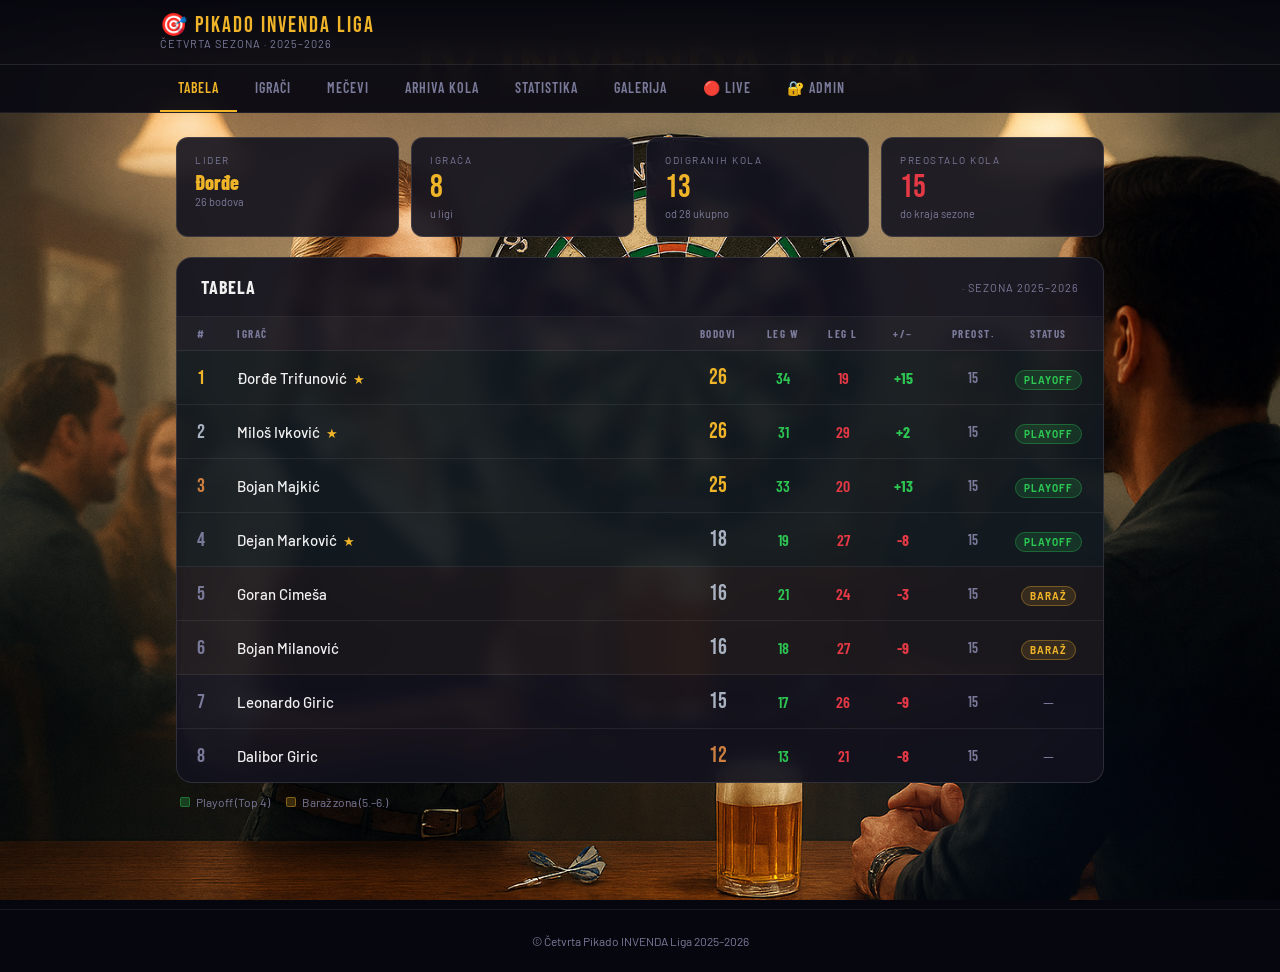
==== commit 5d221d08: "Update index.html" ====
--- a/docs/index.html
+++ b/docs/index.html
@@ -1,106 +1,619 @@
 <!DOCTYPE html>
-<html>
-<head><meta charset="UTF-8"><title>Update Kolo 13</title>
-<style>
-  body { font-family: sans-serif; background: #06060e; color: #f0f0f0; display:flex; align-items:center; justify-content:center; min-height:100vh; margin:0; }
-  .card { background:#12121e; border:1px solid rgba(255,255,255,0.1); border-radius:12px; padding:32px 40px; text-align:center; max-width:440px; }
-  h2 { color:#f0b429; margin-bottom:8px; }
-  p { color:#7a7a9a; font-size:14px; margin-bottom:24px; }
-  button { background:#f0b429; color:#000; border:none; border-radius:8px; padding:12px 32px; font-size:16px; font-weight:700; cursor:pointer; }
-  button:hover { background:#e09418; }
-  #status { margin-top:16px; font-size:14px; }
-  .ok { color:#2dc653; } .err { color:#e63946; }
-  table { width:100%; border-collapse:collapse; margin-top:16px; font-size:13px; text-align:left; }
-  th { color:#7a7a9a; font-size:11px; text-transform:uppercase; padding:4px 6px; border-bottom:1px solid rgba(255,255,255,0.08); }
-  td { padding:5px 6px; border-bottom:1px solid rgba(255,255,255,0.05); }
-  .g { color:#f0b429; } .lw { color:#2dc653; } .ll { color:#e63946; }
-</style>
+<html lang="sr">
+<head>
+  <meta charset="UTF-8">
+  <meta name="viewport" content="width=device-width, initial-scale=1.0">
+  <title>Četvrta Pikado INVENDA Liga 2025-2026</title>
+  <link href="https://fonts.googleapis.com/css2?family=Bebas+Neue&family=Barlow:wght@300;400;500;600;700&family=Barlow+Condensed:wght@400;600;700;800&display=swap" rel="stylesheet">
+  <style>
+    :root {
+      --darker:#06060e; --card:#12121e; --card2:#1a1a2e;
+      --gold:#f0b429; --gold2:#e09418; --silver:#a8b2c1; --bronze:#cd7f40;
+      --accent:#e63946; --green:#2dc653; --blue:#3a86ff;
+      --text:#f0f0f0; --muted:#7a7a9a;
+      --border:rgba(255,255,255,0.07); --border2:rgba(255,255,255,0.12);
+    }
+    * { box-sizing:border-box; margin:0; padding:0; }
+    body {
+      font-family:'Barlow',sans-serif; background:var(--darker); color:var(--text);
+      min-height:100vh;
+      background-image:
+        radial-gradient(ellipse 60% 40% at 20% 10%, rgba(230,57,70,0.07) 0%, transparent 60%),
+        radial-gradient(ellipse 50% 50% at 80% 90%, rgba(58,134,255,0.05) 0%, transparent 60%),
+        url("images/Pozadina.png");
+      background-size:cover; background-attachment:fixed;
+    }
+    header {
+      background:linear-gradient(180deg,rgba(6,6,14,0.98),rgba(10,10,18,0.92));
+      border-bottom:1px solid var(--border2); padding:0 24px;
+      position:sticky; top:0; z-index:100; backdrop-filter:blur(12px);
+    }
+    .header-inner { max-width:960px; margin:0 auto; display:flex; align-items:center; justify-content:space-between; height:64px; }
+    .logo-wrap { display:flex; align-items:center; gap:14px; }
+    .logo-wrap img { height:42px; }
+    .logo-text { line-height:1.1; }
+    .logo-title { font-family:'Bebas Neue',sans-serif; font-size:22px; letter-spacing:2px; color:var(--gold); }
+    .logo-sub { font-size:11px; color:var(--muted); letter-spacing:1px; text-transform:uppercase; }
+    .header-right { display:flex; align-items:center; gap:12px; }
+    #admin-badge { display:none; background:rgba(240,180,41,0.15); border:1px solid rgba(240,180,41,0.3); color:var(--gold); font-size:11px; font-weight:700; padding:4px 10px; border-radius:20px; letter-spacing:1px; }
+    nav { background:rgba(10,10,18,0.95); border-bottom:1px solid var(--border); position:sticky; top:64px; z-index:99; backdrop-filter:blur(8px); }
+    .nav-inner { max-width:960px; margin:0 auto; display:flex; overflow-x:auto; scrollbar-width:none; }
+    .nav-inner::-webkit-scrollbar { display:none; }
+    .tab-btn { background:none; border:none; color:var(--muted); font-family:'Barlow Condensed',sans-serif; font-size:14px; font-weight:600; letter-spacing:1px; text-transform:uppercase; padding:14px 18px; cursor:pointer; border-bottom:2px solid transparent; transition:all .2s; white-space:nowrap; }
+    .tab-btn:hover { color:var(--text); }
+    .tab-btn.active { color:var(--gold); border-bottom-color:var(--gold); }
+    main { max-width:960px; margin:0 auto; padding:24px 16px 60px; }
+    .view { display:none; }
+    .view.active { display:block; }
+    .lb-card { background:rgba(18,18,30,0.92); border:1px solid var(--border2); border-radius:16px; overflow:hidden; backdrop-filter:blur(8px); }
+    .lb-card-header { padding:18px 24px; border-bottom:1px solid var(--border); display:flex; align-items:center; justify-content:space-between; }
+    .lb-card-header h2 { font-family:'Barlow Condensed',sans-serif; font-size:18px; font-weight:700; letter-spacing:1px; text-transform:uppercase; }
+    .season-badge { font-size:11px; color:var(--muted); letter-spacing:1px; text-transform:uppercase; }
+    .lb-header-row, .lb-row { display:grid; grid-template-columns:40px 1fr 70px 60px 60px 60px 80px 70px; align-items:center; }
+    .lb-header-row { padding:10px 20px; background:rgba(255,255,255,0.03); border-bottom:1px solid var(--border); font-family:'Barlow Condensed',sans-serif; font-size:11px; font-weight:700; letter-spacing:1.5px; text-transform:uppercase; color:var(--muted); }
+    .lb-row { padding:13px 20px; border-bottom:1px solid var(--border); transition:background .15s; }
+    .lb-row:last-child { border-bottom:none; }
+    .lb-row:hover { background:rgba(255,255,255,0.03); }
+    .lb-row.playoff { background:rgba(45,198,83,0.04); }
+    .lb-row.playoff:hover { background:rgba(45,198,83,0.07); }
+    .lb-row.barraz { background:rgba(240,180,41,0.04); }
+    .lb-row.barraz:hover { background:rgba(240,180,41,0.07); }
+    .lb-rank { font-family:'Bebas Neue',sans-serif; font-size:20px; color:var(--muted); }
+    .lb-rank.r1 { color:var(--gold); } .lb-rank.r2 { color:var(--silver); } .lb-rank.r3 { color:var(--bronze); }
+    .lb-name { font-size:15px; font-weight:500; display:flex; align-items:center; gap:6px; }
+    .lb-pts { font-family:'Bebas Neue',sans-serif; font-size:22px; text-align:center; }
+    .col-center { text-align:center; font-family:'Barlow Condensed',sans-serif; font-size:16px; font-weight:600; }
+    .col-status { text-align:center; }
+    .playoff-pill { background:rgba(45,198,83,0.15); border:1px solid rgba(45,198,83,0.35); color:var(--green); font-size:10px; font-weight:700; padding:3px 8px; border-radius:20px; letter-spacing:1px; text-transform:uppercase; }
+    .barraz-pill { background:rgba(240,180,41,0.13); border:1px solid rgba(240,180,41,0.35); color:var(--gold); font-size:10px; font-weight:700; padding:3px 8px; border-radius:20px; letter-spacing:1px; text-transform:uppercase; }
+    .star-wrap { position:relative; display:inline-block; cursor:default; }
+    .star-icon { color:var(--gold); font-size:13px; line-height:1; }
+    .star-tooltip { position:absolute; bottom:calc(100% + 6px); left:50%; transform:translateX(-50%); background:rgba(18,18,30,0.97); border:1px solid var(--border2); color:var(--gold); font-size:11px; font-weight:500; padding:5px 10px; border-radius:6px; white-space:nowrap; pointer-events:none; opacity:0; transition:opacity .15s; z-index:50; }
+    .star-wrap:hover .star-tooltip { opacity:1; }
+    .trend { font-size:11px; margin-left:4px; }
+    .trend.up { color:var(--green); } .trend.down { color:var(--accent); }
+    .stats-row { display:grid; grid-template-columns:repeat(4,1fr); gap:12px; margin-bottom:20px; }
+    .stat-card { background:rgba(18,18,30,0.9); border:1px solid var(--border2); border-radius:12px; padding:16px 18px; backdrop-filter:blur(8px); }
+    .stat-label { font-size:10px; color:var(--muted); text-transform:uppercase; letter-spacing:1.5px; margin-bottom:6px; }
+    .stat-val { font-family:'Bebas Neue',sans-serif; font-size:32px; line-height:1; color:var(--gold); }
+    .stat-sub { font-size:11px; color:var(--muted); margin-top:3px; }
+    .matchup-grid { display:grid; grid-template-columns:1fr 1fr; gap:12px; padding:16px; }
+    .matchup-card { background:var(--card2); border:1px solid var(--border); border-radius:10px; padding:14px 16px; display:flex; align-items:center; gap:10px; font-family:'Barlow Condensed',sans-serif; font-size:15px; font-weight:600; }
+    .vs-badge { background:rgba(230,57,70,0.15); color:var(--accent); font-size:11px; font-weight:700; padding:2px 7px; border-radius:4px; flex-shrink:0; }
+    .players-grid { display:grid; grid-template-columns:repeat(auto-fill,minmax(200px,1fr)); gap:14px; }
+    .player-card { background:rgba(18,18,30,0.92); border:1px solid var(--border2); border-radius:12px; padding:20px 16px; text-align:center; backdrop-filter:blur(8px); transition:transform .2s,border-color .2s; }
+    .player-card:hover { transform:translateY(-2px); border-color:rgba(240,180,41,0.3); }
+    .player-avatar { width:80px; height:80px; border-radius:50%; margin:0 auto 12px; overflow:hidden; display:flex; align-items:center; justify-content:center; font-family:'Bebas Neue',sans-serif; font-size:28px; }
+    .player-avatar img { width:100%; height:100%; object-fit:cover; border-radius:50%; display:block; }
+    .av-gold { background:rgba(240,180,41,0.15); border:2px solid var(--gold); color:var(--gold); }
+    .av-silver { background:rgba(168,178,193,0.15); border:2px solid var(--silver); color:var(--silver); }
+    .av-bronze { background:rgba(205,127,64,0.15); border:2px solid var(--bronze); color:var(--bronze); }
+    .av-default { background:rgba(255,255,255,0.07); border:2px solid var(--border2); color:var(--muted); }
+    .player-name { font-size:14px; font-weight:600; margin-bottom:4px; }
+    .player-pts { font-family:'Bebas Neue',sans-serif; font-size:28px; color:var(--gold); line-height:1; }
+    .player-pts-label { font-size:10px; color:var(--muted); text-transform:uppercase; letter-spacing:1px; }
+    .player-bio { font-size:12px; color:var(--muted); margin-top:8px; line-height:1.5; }
+    .player-mini-stats { display:flex; justify-content:center; gap:14px; margin-top:10px; font-size:11px; }
+    .player-mini-stats span { color:var(--muted); }
+    .gallery-grid { display:grid; grid-template-columns:repeat(auto-fill,minmax(220px,1fr)); gap:12px; padding:16px; }
+    .gallery-img { width:100%; aspect-ratio:4/3; object-fit:cover; border-radius:8px; cursor:pointer; transition:transform .2s,box-shadow .2s; border:1px solid var(--border); }
+    .gallery-img:hover { transform:scale(1.02); box-shadow:0 8px 32px rgba(0,0,0,0.5); }
+    .lightbox { display:none; position:fixed; inset:0; background:rgba(0,0,0,0.92); z-index:200; align-items:center; justify-content:center; padding:20px; cursor:zoom-out; }
+    .lightbox.open { display:flex; }
+    .lightbox img { max-width:95%; max-height:90%; border-radius:8px; box-shadow:0 12px 48px rgba(0,0,0,0.7); }
+    .lightbox-close { position:absolute; top:20px; right:24px; font-size:32px; color:#fff; cursor:pointer; line-height:1; }
+    .stream-box { width:100%; aspect-ratio:16/9; border-radius:10px; overflow:hidden; background:#0e0e1a; display:flex; align-items:center; justify-content:center; }
+    .stream-offline-text { text-align:center; }
+    .login-wrap { display:flex; align-items:center; justify-content:center; min-height:400px; }
+    .login-card { background:var(--card); border:1px solid var(--border2); border-radius:16px; padding:36px 32px; width:340px; text-align:center; }
+    .login-icon { font-size:40px; margin-bottom:14px; }
+    .login-card h2 { font-family:'Barlow Condensed',sans-serif; font-size:20px; font-weight:700; letter-spacing:1px; margin-bottom:6px; }
+    .login-card p { font-size:13px; color:var(--muted); margin-bottom:20px; }
+    .login-card input { width:100%; padding:10px 14px; background:rgba(255,255,255,0.06); border:1px solid var(--border2); border-radius:8px; color:var(--text); font-size:15px; outline:none; margin-bottom:10px; transition:border-color .2s; }
+    .login-card input:focus { border-color:rgba(240,180,41,0.4); }
+    .btn-login { width:100%; padding:11px; background:var(--gold); color:#000; border:none; border-radius:8px; font-family:'Barlow Condensed',sans-serif; font-size:15px; font-weight:700; letter-spacing:1px; text-transform:uppercase; cursor:pointer; transition:background .2s; }
+    .btn-login:hover { background:var(--gold2); }
+    .login-error { color:var(--accent); font-size:12px; margin-bottom:10px; display:none; }
+    .login-hint { font-size:11px; color:var(--muted); margin-top:14px; }
+    .admin-panel { display:none; }
+    .admin-section { background:var(--card); border:1px solid var(--border2); border-radius:12px; margin-bottom:20px; overflow:hidden; }
+    .admin-section-header { padding:14px 20px; border-bottom:1px solid var(--border); display:flex; align-items:center; justify-content:space-between; }
+    .admin-section-header h3 { font-family:'Barlow Condensed',sans-serif; font-size:15px; font-weight:700; letter-spacing:1px; text-transform:uppercase; }
+    .kolo-badge { background:rgba(240,180,41,0.15); color:var(--gold); font-size:11px; font-weight:600; padding:4px 12px; border-radius:20px; border:1px solid rgba(240,180,41,0.3); letter-spacing:.5px; }
+    .kolo-grid { display:grid; grid-template-columns:repeat(4,1fr); gap:1px; background:var(--border); }
+    .kolo-cell { background:var(--card); padding:14px 16px; }
+    .kolo-player-name { font-size:11px; color:var(--muted); text-transform:uppercase; letter-spacing:.5px; margin-bottom:8px; }
+    .kolo-input { width:100%; background:rgba(255,255,255,0.05); border:1px solid var(--border2); border-radius:6px; padding:8px 10px; font-size:20px; font-family:'Bebas Neue',sans-serif; color:var(--gold); text-align:center; outline:none; transition:border-color .2s; }
+    .kolo-input:focus { border-color:rgba(240,180,41,0.5); }
+    .kolo-leg-row { display:flex; gap:4px; margin-top:6px; }
+    .kolo-leg-input { flex:1; background:rgba(255,255,255,0.04); border:1px solid var(--border); border-radius:5px; padding:5px 4px; font-size:15px; font-family:'Bebas Neue',sans-serif; text-align:center; outline:none; transition:border-color .2s; }
+    .kolo-leg-input.lw { color:var(--green); } .kolo-leg-input.lw:focus { border-color:rgba(45,198,83,0.4); }
+    .kolo-leg-input.ll { color:var(--accent); } .kolo-leg-input.ll:focus { border-color:rgba(230,57,70,0.4); }
+    .leg-label { font-size:9px; text-align:center; margin-top:2px; letter-spacing:.5px; }
+    .leg-label.lw { color:var(--green); } .leg-label.ll { color:var(--accent); }
+    .edit-grid { display:grid; grid-template-columns:repeat(2,1fr); gap:1px; background:var(--border); }
+    .edit-cell { background:var(--card); padding:14px 16px; }
+    .edit-player-name { font-size:12px; color:var(--text); font-weight:600; text-transform:uppercase; letter-spacing:.5px; margin-bottom:8px; }
+    .edit-inputs { display:flex; gap:6px; }
+    .edit-input { flex:1; background:rgba(255,255,255,0.05); border:1px solid var(--border2); border-radius:5px; padding:8px 4px; font-size:16px; font-family:'Bebas Neue',sans-serif; text-align:center; outline:none; transition:border-color .2s; color:var(--gold); }
+    .edit-input.lw-inp { color:var(--green); } .edit-input.ll-inp { color:var(--accent); }
+    .edit-input:focus { border-color:rgba(240,180,41,0.4); }
+    .edit-lbl { font-size:9px; color:var(--muted); text-align:center; margin-top:3px; letter-spacing:.5px; }
+    .matchup-input-row { display:grid; grid-template-columns:1fr auto 1fr; gap:8px; align-items:center; margin-bottom:10px; }
+    .matchup-select { width:100%; background:rgba(255,255,255,0.05); border:1px solid var(--border2); border-radius:6px; padding:8px 10px; color:var(--text); font-family:'Barlow',sans-serif; font-size:13px; outline:none; cursor:pointer; }
+    .matchup-vs { font-family:'Bebas Neue',sans-serif; font-size:14px; color:var(--accent); letter-spacing:1px; text-align:center; }
+    .save-kolo-btn { display:block; width:calc(100% - 32px); margin:12px 16px 16px; padding:11px; background:var(--gold); color:#000; border:none; border-radius:8px; font-family:'Barlow Condensed',sans-serif; font-size:14px; font-weight:700; letter-spacing:1px; text-transform:uppercase; cursor:pointer; transition:background .2s; }
+    .save-kolo-btn:hover { background:var(--gold2); }
+    .save-success { text-align:center; color:var(--green); font-size:12px; font-weight:600; padding:0 0 12px; display:none; }
+    .legend-row { padding:8px 16px 4px; font-size:11px; color:var(--muted); }
+    .logout-btn { padding:10px 20px; background:transparent; border:1px solid var(--border2); border-radius:8px; color:var(--muted); font-family:'Barlow Condensed',sans-serif; font-size:13px; font-weight:600; letter-spacing:1px; text-transform:uppercase; cursor:pointer; transition:all .2s; margin-bottom:20px; margin-right:8px; }
+    .logout-btn:hover { border-color:var(--accent); color:var(--accent); }
+    .archive-round { border-bottom:1px solid var(--border); }
+    .archive-round:last-child { border-bottom:none; }
+    .archive-head { padding:14px 20px; display:flex; align-items:center; justify-content:space-between; cursor:pointer; transition:background .15s; }
+    .archive-head:hover { background:rgba(255,255,255,0.03); }
+    .archive-head h4 { font-family:'Barlow Condensed',sans-serif; font-size:15px; font-weight:700; letter-spacing:1px; }
+    .archive-body { display:none; padding:0 20px 16px; }
+    .archive-body.open { display:block; }
+    .archive-table { width:100%; border-collapse:collapse; font-size:13px; }
+    .archive-table th { text-align:left; color:var(--muted); font-weight:600; padding:6px 8px; font-size:11px; text-transform:uppercase; letter-spacing:.5px; border-bottom:1px solid var(--border); }
+    .archive-table td { padding:7px 8px; border-bottom:1px solid var(--border); }
+    .archive-table tr:last-child td { border-bottom:none; }
+    .stat-block { padding:16px 20px; border-bottom:1px solid var(--border); }
+    .stat-block:last-child { border-bottom:none; }
+    .stat-block h4 { font-family:'Barlow Condensed',sans-serif; font-size:14px; font-weight:700; letter-spacing:1px; text-transform:uppercase; color:var(--gold); margin-bottom:12px; }
+    .stat-bar-row { display:grid; grid-template-columns:130px 1fr 50px; align-items:center; gap:10px; margin-bottom:8px; font-size:13px; }
+    .stat-bar-track { height:8px; background:rgba(255,255,255,0.06); border-radius:4px; overflow:hidden; }
+    .stat-bar-fill { height:100%; border-radius:4px; transition:width .4s; }
+    footer { text-align:center; padding:24px; font-size:12px; color:var(--muted); border-top:1px solid var(--border); margin-top:40px; }
+    @media (max-width:600px) {
+      .lb-header-row, .lb-row { grid-template-columns:32px 1fr 54px 48px 48px 48px 64px 54px; padding:8px 10px; font-size:12px; }
+      .stats-row { grid-template-columns:repeat(2,1fr); }
+      .kolo-grid { grid-template-columns:repeat(2,1fr); }
+      .edit-grid { grid-template-columns:1fr; }
+      .matchup-grid { grid-template-columns:1fr; }
+      .stat-bar-row { grid-template-columns:90px 1fr 40px; }
+    }
+  </style>
 </head>
 <body>
-<div class="card">
-  <h2>🎯 Kolo 13 — Update</h2>
-  <p>Klikni da sačuvaš rezultate kola 13 i napraviš arhivski snapshot.</p>
-
-  <table>
-    <tr><th>Igrač</th><th class="g">+Bod</th><th class="lw">LW</th><th class="ll">LL</th></tr>
-    <tr><td>Đorđe Trifunović</td><td class="g">+5 → 26</td><td class="lw">34</td><td class="ll">19</td></tr>
-    <tr><td>Miloš Ivković</td><td class="g">+2 → 26</td><td class="lw">31</td><td class="ll">29</td></tr>
-    <tr><td>Bojan Majkić</td><td class="g">+2 → 25</td><td class="lw">33</td><td class="ll">20</td></tr>
-    <tr><td>Dejan Marković</td><td class="g">+3 → 18</td><td class="lw">19</td><td class="ll">27</td></tr>
-    <tr><td>Goran Cimeša</td><td class="g">+0 → 16</td><td class="lw">21</td><td class="ll">24</td></tr>
-    <tr><td>Bojan Milanović</td><td class="g">+0 → 16</td><td class="lw">18</td><td class="ll">27</td></tr>
-    <tr><td>Leonardo Giric</td><td class="g">+0 → 15</td><td class="lw">17</td><td class="ll">26</td></tr>
-    <tr><td>Dalibor Giric</td><td class="g">+0 → 12</td><td class="lw">13</td><td class="ll">21</td></tr>
-  </table>
-
-  <br>
-  <button onclick="doUpdate()">✓ Sačuvaj kolo 13</button>
-  <div id="status"></div>
+
+<header>
+  <div class="header-inner">
+    <div class="logo-wrap">
+      <img src="images/invenda_logo.png" alt="Invenda" onerror="this.style.display='none'">
+      <div class="logo-text">
+        <div class="logo-title">🎯 Pikado INVENDA Liga</div>
+        <div class="logo-sub">Četvrta sezona · 2025–2026</div>
+      </div>
+    </div>
+    <div class="header-right"><span id="admin-badge">⚙ ADMIN</span></div>
+  </div>
+</header>
+
+<nav>
+  <div class="nav-inner">
+    <button class="tab-btn active" onclick="showTab('tabela')" id="tab-tabela">Tabela</button>
+    <button class="tab-btn" onclick="showTab('igraci')" id="tab-igraci">Igrači</button>
+    <button class="tab-btn" onclick="showTab('mecevi')" id="tab-mecevi">Mečevi</button>
+    <button class="tab-btn" onclick="showTab('arhiva')" id="tab-arhiva">Arhiva kola</button>
+    <button class="tab-btn" onclick="showTab('statistika')" id="tab-statistika">Statistika</button>
+    <button class="tab-btn" onclick="showTab('galerija')" id="tab-galerija">Galerija</button>
+    <button class="tab-btn" onclick="showTab('stream')" id="tab-stream">🔴 Live</button>
+    <button class="tab-btn" onclick="showTab('admin')" id="tab-admin">🔐 Admin</button>
+  </div>
+</nav>
+
+<main>
+
+  <!-- TABELA -->
+  <div class="view active" id="view-tabela">
+    <div class="stats-row" id="stats-grid"></div>
+    <div class="lb-card">
+      <div class="lb-card-header"><h2>Tabela</h2><span class="season-badge">· Sezona 2025–2026</span></div>
+      <div class="lb-header-row">
+        <div>#</div><div>Igrač</div>
+        <div style="text-align:center">Bodovi</div>
+        <div style="text-align:center">Leg W</div>
+        <div style="text-align:center">Leg L</div>
+        <div style="text-align:center">+/−</div>
+        <div style="text-align:center">Preost.</div>
+        <div class="col-status" style="text-align:center">Status</div>
+      </div>
+      <div id="lb-body"></div>
+    </div>
+    <div style="margin-top:12px;display:flex;gap:16px;flex-wrap:wrap;padding:0 4px">
+      <div style="display:flex;align-items:center;gap:6px;font-size:12px;color:var(--muted)">
+        <div style="width:10px;height:10px;border-radius:2px;background:rgba(45,198,83,0.25);border:1px solid rgba(45,198,83,0.4)"></div>Playoff (Top 4)
+      </div>
+      <div style="display:flex;align-items:center;gap:6px;font-size:12px;color:var(--muted)">
+        <div style="width:10px;height:10px;border-radius:2px;background:rgba(240,180,41,0.2);border:1px solid rgba(240,180,41,0.4)"></div>Baraž zona (5.–6.)
+      </div>
+    </div>
+  </div>
+
+  <!-- IGRAČI -->
+  <div class="view" id="view-igraci">
+    <div class="lb-card" style="margin-bottom:20px">
+      <div class="lb-card-header"><h2>Igrači</h2><span class="season-badge">· 8 igrača</span></div>
+    </div>
+    <div class="players-grid" id="players-grid"></div>
+  </div>
+
+  <!-- MEČEVI -->
+  <div class="view" id="view-mecevi">
+    <div class="lb-card">
+      <div class="lb-card-header"><h2>Mečevi kola</h2><span class="season-badge" id="mecevi-kolo-label">· Kolo 14</span></div>
+      <div class="matchup-grid" id="mecevi-grid">
+        <div style="grid-column:1/-1;text-align:center;color:var(--muted);padding:30px;font-size:13px">Mečevi još nisu objavljeni. Pratite Admin panel.</div>
+      </div>
+    </div>
+  </div>
+
+  <!-- ARHIVA KOLA -->
+  <div class="view" id="view-arhiva">
+    <div class="lb-card">
+      <div class="lb-card-header"><h2>Arhiva kola</h2><span class="season-badge">· Rezultati svih odigranih kola</span></div>
+      <div id="archive-body">
+        <div style="text-align:center;color:var(--muted);padding:40px;font-size:13px">Još nema arhiviranih kola.</div>
+      </div>
+    </div>
+  </div>
+
+  <!-- STATISTIKA -->
+  <div class="view" id="view-statistika">
+    <div class="lb-card">
+      <div class="lb-card-header"><h2>Statistika</h2><span class="season-badge">· Sezona 2025–2026</span></div>
+      <div id="stats-detail"></div>
+    </div>
+  </div>
+
+  <!-- GALERIJA -->
+  <div class="view" id="view-galerija">
+    <div class="lb-card">
+      <div class="lb-card-header"><h2>Galerija</h2><span class="season-badge">· Pikado Invenda Liga 2025–2026</span></div>
+      <div class="gallery-grid" id="gallery-grid"></div>
+    </div>
+  </div>
+
+  <!-- STREAM -->
+  <div class="view" id="view-stream">
+    <div class="lb-card">
+      <div class="lb-card-header"><h2 style="color:var(--accent)">🔴 Live Stream</h2><span class="season-badge">· Twitch · Pikado INVENDA Liga</span></div>
+      <div style="padding:20px">
+        <div class="stream-box">
+          <div class="stream-offline-text">
+            <div style="font-size:48px;margin-bottom:12px">📡</div>
+            <div style="font-family:'Bebas Neue',sans-serif;font-size:24px;letter-spacing:2px;color:var(--muted)">STREAM OFFLINE</div>
+            <div style="font-size:13px;color:var(--muted);margin-top:8px">Pratite nas na Twitchu kad igramo sljedeće kolo</div>
+          </div>
+        </div>
+        <div style="margin-top:20px;display:flex;flex-wrap:wrap;gap:12px;align-items:center">
+          <a href="https://twitch.tv/TR1FA" target="_blank" style="display:inline-flex;align-items:center;gap:8px;background:#9147ff;color:#fff;padding:10px 20px;border-radius:8px;text-decoration:none;font-family:'Barlow Condensed',sans-serif;font-size:15px;font-weight:700;letter-spacing:1px">📺 Prati na Twitchu</a>
+          <div style="font-size:12px;color:var(--muted)">Pratite kanal da dobijete notifikaciju kad počne stream</div>
+        </div>
+        <div style="margin-top:20px;background:var(--card2);border-radius:8px;padding:16px">
+          <div style="font-size:11px;font-weight:700;color:var(--muted);text-transform:uppercase;letter-spacing:1px;margin-bottom:10px">Raspored sljedećeg kola</div>
+          <div id="stream-schedule" style="font-size:13px;color:var(--text)">Pogledajte tab Mečevi za raspored.</div>
+        </div>
+      </div>
+    </div>
+  </div>
+
+  <!-- ADMIN -->
+  <div class="view" id="view-admin">
+    <div id="login-area">
+      <div class="login-wrap">
+        <div class="login-card">
+          <div class="login-icon">🎯</div>
+          <h2>Admin Panel</h2>
+          <p>Unesite lozinku za pristup upravljačkoj ploči</p>
+          <div class="login-error" id="login-error">Pogrešna lozinka. Pokušajte ponovo.</div>
+          <input type="password" id="pw-input" placeholder="Lozinka..." onkeydown="if(event.key==='Enter')tryLogin()">
+          <button class="btn-login" onclick="tryLogin()">Prijavi se</button>
+          <p class="login-hint">Kontaktirajte administratora za pristup</p>
+        </div>
+      </div>
+    </div>
+    <div class="admin-panel" id="admin-panel">
+      <div class="admin-section">
+        <div class="admin-section-header"><h3>Mečevi kola</h3><span class="kolo-badge" id="matchup-kolo-badge">KOLO 14</span></div>
+        <div style="padding:16px">
+          <div style="font-size:12px;color:var(--muted);margin-bottom:12px">Unesite mečeve za sljedeće kolo (po 4 meča)</div>
+          <div id="matchup-inputs"></div>
+          <button class="save-kolo-btn" onclick="saveMatchups()">✓ Sačuvaj mečeve</button>
+          <div class="save-success" id="matchup-success">✓ Mečevi sačuvani!</div>
+        </div>
+      </div>
+      <div class="admin-section">
+        <div class="admin-section-header"><h3>Unos bodova i legova po kolu</h3><span class="kolo-badge" id="kolo-badge">KOLO 14</span></div>
+        <div class="legend-row">Bodovi = bodovi za kolo &nbsp;·&nbsp; <span style="color:var(--green)">LW</span> = leg pobjede &nbsp;·&nbsp; <span style="color:var(--accent)">LL</span> = leg porazi</div>
+        <div class="kolo-grid" id="kolo-grid"></div>
+        <button class="save-kolo-btn" onclick="saveRound()">✓ Sačuvaj kolo</button>
+        <div class="save-success" id="save-success">✓ Kolo sačuvano!</div>
+      </div>
+      <div class="admin-section">
+        <div class="admin-section-header"><h3>Direktna izmjena — svih 8 igrača</h3><span style="font-size:12px;color:var(--muted)">Bodovi · Leg W · Leg L</span></div>
+        <div class="edit-grid" id="edit-grid"></div>
+        <button class="save-kolo-btn" onclick="saveEdit()">✓ Sačuvaj izmjene</button>
+        <div class="save-success" id="edit-success">✓ Izmjene sačuvane!</div>
+      </div>
+      <button class="logout-btn" onclick="logout()">Odjavi se</button>
+      <button class="logout-btn" onclick="resetData()" style="border-color:rgba(230,57,70,0.3);color:var(--accent)">↺ Reset podataka</button>
+    </div>
+  </div>
+
+</main>
+
+<div class="lightbox" id="lightbox" onclick="closeLightbox()">
+  <span class="lightbox-close">&times;</span>
+  <img id="lightbox-img" src="" alt="">
 </div>
 
+<footer><p>© Četvrta Pikado INVENDA Liga 2025–2026</p></footer>
+
 <script>
-async function doUpdate() {
-  const btn = document.querySelector('button');
-  btn.disabled = true;
-  btn.textContent = '⏳ Šaljem...';
-  document.getElementById('status').textContent = '';
-
-  const payload = {
-    koloNum: 14,
-    koloMatchups: {
-      "13": [
-        ["Goran Cimeša","Bojan Majkić"],
-        ["Dalibor Giric","Dejan Marković"],
-        ["Đorđe Trifunović","Bojan Milanović"],
-        ["Leonardo Giric","Miloš Ivković"]
-      ]
-    },
-    archive: [
-      {
-        kolo: 13,
-        table: [
-          {name:"Đorđe Trifunović", pts:26, lw:34, ll:19},
-          {name:"Miloš Ivković",    pts:26, lw:31, ll:29},
-          {name:"Bojan Majkić",     pts:25, lw:33, ll:20},
-          {name:"Dejan Marković",   pts:18, lw:19, ll:27},
-          {name:"Goran Cimeša",     pts:16, lw:21, ll:24},
-          {name:"Bojan Milanović",  pts:16, lw:18, ll:27},
-          {name:"Leonardo Giric",   pts:15, lw:17, ll:26},
-          {name:"Dalibor Giric",    pts:12, lw:13, ll:21}
-        ],
-        ranks: {djordje:1, milos:2, bojanm:3, dejan:4, goran:5, bojanp:6, leonardo:7, dalibor:8}
+  const ADMIN_PW   = 'admin123';
+  const NPOINT_URL = 'https://api.npoint.io/56782e240f20d78ee00a';
+  const TOTAL_KOLA = 28;
+  const GALLERY_COUNT = 12;
+
+  let isAdmin=false, isSaving=false;
+  let koloNum=14, koloMatchups={}, archive=[];
+  let players=[];
+
+  const DEFAULT_PLAYERS = [
+    {id:'djordje',  name:'Đorđe Trifunović', pts:26, lw:34, ll:19, bio:'Najvoli da svira TAMBURELO!'},
+    {id:'milos',    name:'Miloš Ivković',    pts:26, lw:31, ll:29, bio:'Ovaj mali je opasan!'},
+    {id:'bojanm',   name:'Bojan Majkić',     pts:25, lw:33, ll:20, bio:'Bato je inače Judo trener!'},
+    {id:'dejan',    name:'Dejan Marković',   pts:18, lw:19, ll:27, bio:'On je sa Oficirca!'},
+    {id:'goran',    name:'Goran Cimeša',     pts:16, lw:21, ll:24, bio:'Veteran, od boćanja su mu muda kao kugle!'},
+    {id:'bojanp',   name:'Bojan Milanović',  pts:16, lw:18, ll:27, bio:'Zna da napravi PROBLEMOVE!'},
+    {id:'leonardo', name:'Leonardo Giric',   pts:15, lw:17, ll:26, bio:'Zašto ga zovu Kenjac?'},
+    {id:'dalibor',  name:'Dalibor Giric',    pts:12, lw:13, ll:21, bio:'Smirena ruka!'},
+  ];
+  const LIGA_TITLES = {
+    'dejan':{title:'Pobjednik 1. Pikado Invenda Lige'},
+    'djordje':{title:'Pobjednik 2. Pikado Invenda Lige'},
+    'milos':{title:'Pobjednik 3. Pikado Invenda Lige'},
+  };
+
+  function esc(s){ return String(s).replace(/&/g,'&amp;').replace(/</g,'&lt;').replace(/>/g,'&gt;').replace(/"/g,'&quot;').replace(/'/g,'&#39;'); }
+
+  async function loadData(){
+    players = JSON.parse(JSON.stringify(DEFAULT_PLAYERS));
+    koloNum=14; koloMatchups={}; archive=[];
+    renderAll();
+    try{
+      const res=await fetch(NPOINT_URL+'?t='+Date.now());
+      if(res.ok){
+        const d=await res.json();
+        if(d.players&&d.players.length){
+          players=d.players.map(p=>{
+            const def=DEFAULT_PLAYERS.find(x=>x.id===p.id)||{};
+            return { lw:0, ll:0, bio:def.bio||'', ...p };
+          });
+        }
+        if(d.koloNum) koloNum=d.koloNum;
+        if(d.koloMatchups) koloMatchups=d.koloMatchups;
+        if(d.archive) archive=d.archive;
+        renderAll();
       }
-    ],
-    players: [
-      {id:"djordje",  name:"Đorđe Trifunović", pts:26, lw:34, ll:19, bio:"Najvoli da svira TAMBURELO!"},
-      {id:"milos",    name:"Miloš Ivković",    pts:26, lw:31, ll:29, bio:"Ovaj mali je opasan!"},
-      {id:"bojanm",   name:"Bojan Majkić",     pts:25, lw:33, ll:20, bio:"Bato je inače Judo trener!"},
-      {id:"dejan",    name:"Dejan Marković",   pts:18, lw:19, ll:27, bio:"On je sa Oficirca!"},
-      {id:"goran",    name:"Goran Cimeša",     pts:16, lw:21, ll:24, bio:"Veteran, od boćanja su mu muda kao kugle!"},
-      {id:"bojanp",   name:"Bojan Milanović",  pts:16, lw:18, ll:27, bio:"Zna da napravi PROBLEMOVE!"},
-      {id:"leonardo", name:"Leonardo Giric",   pts:15, lw:17, ll:26, bio:"Zašto ga zovu Kenjac?"},
-      {id:"dalibor",  name:"Dalibor Giric",    pts:12, lw:13, ll:21, bio:"Smirena ruka!"}
-    ]
-  };
-
-  try {
-    const res = await fetch('https://api.npoint.io/56782e240f20d78ee00a', {
-      method: 'POST',
-      headers: {'Content-Type':'application/json'},
-      body: JSON.stringify(payload)
+    }catch(e){ console.warn('Load greška:',e.message); }
+  }
+
+  async function saveData(){
+    if(isSaving) return;
+    isSaving=true;
+    try{
+      const res=await fetch(NPOINT_URL,{method:'POST',headers:{'Content-Type':'application/json'},body:JSON.stringify({players,koloNum,koloMatchups,archive})});
+      if(!res.ok) throw new Error('HTTP '+res.status);
+    }catch(e){ alert('Greška pri čuvanju: '+e.message); }
+    isSaving=false;
+  }
+
+  function initials(n){ return n.split(' ').map(w=>w[0]).join('').slice(0,2).toUpperCase(); }
+  function sorted(){ return [...players].sort((a,b)=> b.pts!==a.pts ? b.pts-a.pts : ((b.lw||0)-(b.ll||0))-((a.lw||0)-(a.ll||0))); }
+  function rankClass(r){ return r===1?'r1':r===2?'r2':r===3?'r3':''; }
+  function avClass(r){ return r===1?'av-gold':r===2?'av-silver':r===3?'av-bronze':'av-default'; }
+  function starsHtml(id){ return LIGA_TITLES[id] ? `<span class="star-wrap"><span class="star-icon">★</span><span class="star-tooltip">${esc(LIGA_TITLES[id].title)}</span></span>`:''; }
+  function showFlash(id){ const el=document.getElementById(id); el.style.display='block'; setTimeout(()=>el.style.display='none',2500); }
+
+  function renderAll(){
+    renderStats(); renderLeaderboard(); renderPlayers(); renderMecevi();
+    renderArchive(); renderStatsDetail(); renderGallery();
+    if(isAdmin){ renderKoloGrid(); renderEditGrid(); renderMatchupInputs(); }
+  }
+
+  function renderStats(){
+    const s=sorted(); const odigrana=koloNum-1; const preostala=Math.max(0,TOTAL_KOLA-odigrana);
+    document.getElementById('stats-grid').innerHTML=`
+      <div class="stat-card"><div class="stat-label">Lider</div><div class="stat-val" style="font-size:20px;font-family:'Barlow Condensed';font-weight:800">${esc(s[0].name.split(' ')[0])}</div><div class="stat-sub">${s[0].pts} bodova</div></div>
+      <div class="stat-card"><div class="stat-label">Igrača</div><div class="stat-val">${players.length}</div><div class="stat-sub">u ligi</div></div>
+      <div class="stat-card"><div class="stat-label">Odigranih kola</div><div class="stat-val">${odigrana}</div><div class="stat-sub">od ${TOTAL_KOLA} ukupno</div></div>
+      <div class="stat-card"><div class="stat-label">Preostalo kola</div><div class="stat-val" style="color:var(--accent)">${preostala}</div><div class="stat-sub">do kraja sezone</div></div>`;
+  }
+
+  function renderLeaderboard(){
+    const s=sorted(); const preostala=Math.max(0,TOTAL_KOLA-(koloNum-1));
+    const prevRanks=archive.length?archive[archive.length-1].ranks:null;
+    document.getElementById('lb-body').innerHTML=s.map((p,i)=>{
+      const rank=i+1, isPlayoff=rank<=4, isBarraz=rank===5||rank===6;
+      const rowClass=isPlayoff?' playoff':isBarraz?' barraz':'';
+      const ptsColor=p.pts>=20?'var(--gold)':p.pts>=14?'var(--silver)':p.pts>=10?'var(--bronze)':'var(--text)';
+      const diff=(p.lw||0)-(p.ll||0);
+      const diffStr=diff>0?`<span style="color:var(--green);font-weight:700">+${diff}</span>`:diff<0?`<span style="color:var(--accent);font-weight:700">${diff}</span>`:`<span style="color:var(--muted)">0</span>`;
+      let trend='';
+      if(prevRanks&&prevRanks[p.id]){ const d=prevRanks[p.id]-rank; if(d>0) trend=`<span class="trend up">▲${d}</span>`; else if(d<0) trend=`<span class="trend down">▼${-d}</span>`; }
+      const status=isPlayoff?'<span class="playoff-pill">Playoff</span>':isBarraz?'<span class="barraz-pill">Baraž</span>':'<span style="color:var(--muted)">—</span>';
+      return `<div class="lb-row${rowClass}">
+        <div class="lb-rank ${rankClass(rank)}">${rank}</div>
+        <div class="lb-name">${esc(p.name)}${starsHtml(p.id)}${trend}</div>
+        <div class="lb-pts" style="color:${ptsColor}">${p.pts}</div>
+        <div class="col-center" style="color:var(--green)">${p.lw||0}</div>
+        <div class="col-center" style="color:var(--accent)">${p.ll||0}</div>
+        <div class="col-center">${diffStr}</div>
+        <div class="col-center" style="color:var(--muted);font-size:14px">${preostala}</div>
+        <div class="col-status">${status}</div></div>`;
+    }).join('');
+  }
+
+  function renderPlayers(){
+    const s=sorted();
+    document.getElementById('players-grid').innerHTML=s.map((p,i)=>{
+      const rank=i+1;
+      const avatar=`<div class="player-avatar ${avClass(rank)}"><img src="images/${esc(p.id)}.jpg" alt="${esc(p.name)}" onerror="this.onerror=null;this.style.display='none';this.parentElement.textContent='${initials(p.name)}';"></div>`;
+      return `<div class="player-card">${avatar}
+        <div class="player-name">${esc(p.name)}${starsHtml(p.id)}</div>
+        <div class="player-pts">${p.pts}</div><div class="player-pts-label">bodova</div>
+        <div class="player-mini-stats"><span style="color:var(--green)">LW ${p.lw||0}</span><span style="color:var(--accent)">LL ${p.ll||0}</span></div>
+        <div class="player-bio">${esc(p.bio||'')}</div></div>`;
+    }).join('');
+  }
+
+  function renderMecevi(){
+    const m=koloMatchups[koloNum]||[];
+    document.getElementById('mecevi-kolo-label').textContent=`· Kolo ${koloNum}`;
+    const mb=document.getElementById('matchup-kolo-badge'); if(mb) mb.textContent=`KOLO ${koloNum}`;
+    const kb=document.getElementById('kolo-badge'); if(kb) kb.textContent=`KOLO ${koloNum}`;
+    const grid=document.getElementById('mecevi-grid');
+    if(!m.length){ grid.innerHTML='<div style="grid-column:1/-1;text-align:center;color:var(--muted);padding:30px;font-size:13px">Mečevi još nisu objavljeni.</div>'; document.getElementById('stream-schedule').textContent='Pogledajte tab Mečevi za raspored.'; return; }
+    grid.innerHTML=m.map(x=>`<div class="matchup-card"><span style="flex:1">${esc(x[0])}</span><span class="vs-badge">VS</span><span style="flex:1;text-align:right">${esc(x[1])}</span></div>`).join('');
+    document.getElementById('stream-schedule').innerHTML=m.map(x=>`<div style="margin-bottom:4px">🎯 ${esc(x[0])} vs ${esc(x[1])}</div>`).join('');
+  }
+
+  function renderArchive(){
+    const c=document.getElementById('archive-body');
+    if(!archive.length){ c.innerHTML='<div style="text-align:center;color:var(--muted);padding:40px;font-size:13px">Još nema arhiviranih kola.</div>'; return; }
+    c.innerHTML=[...archive].reverse().map((snap,idx)=>{
+      const realIdx=archive.length-1-idx;
+      const rows=snap.table.map((p,i)=>`<tr><td style="color:var(--muted)">${i+1}.</td><td>${esc(p.name)}</td><td style="color:var(--gold);font-weight:700">${p.pts}</td><td style="color:var(--green)">${p.lw}</td><td style="color:var(--accent)">${p.ll}</td></tr>`).join('');
+      return `<div class="archive-round">
+        <div class="archive-head" onclick="toggleArchive(${realIdx})"><h4>Kolo ${snap.kolo} <span style="color:var(--muted);font-weight:400;font-size:12px">· stanje poslije kola</span></h4><span style="color:var(--gold)">▾</span></div>
+        <div class="archive-body" id="arch-${realIdx}">
+          <table class="archive-table"><thead><tr><th>#</th><th>Igrač</th><th>Bod</th><th>LW</th><th>LL</th></tr></thead><tbody>${rows}</tbody></table>
+        </div></div>`;
+    }).join('');
+  }
+  function toggleArchive(i){ const el=document.getElementById('arch-'+i); if(el) el.classList.toggle('open'); }
+
+  function renderStatsDetail(){
+    const s=sorted();
+    const maxPts=Math.max(...s.map(p=>p.pts),1);
+    const maxLw=Math.max(...s.map(p=>p.lw||0),1);
+    const bestDiff=[...s].sort((a,b)=>((b.lw||0)-(b.ll||0))-((a.lw||0)-(a.ll||0)));
+    const totLegs=s.reduce((a,p)=>a+(p.lw||0)+(p.ll||0),0);
+    const bar=(name,val,max,color)=>`<div class="stat-bar-row"><div>${esc(name)}</div><div class="stat-bar-track"><div class="stat-bar-fill" style="width:${Math.round(val/max*100)}%;background:${color}"></div></div><div style="text-align:right;font-weight:700">${val}</div></div>`;
+    document.getElementById('stats-detail').innerHTML=`
+      <div class="stat-block"><h4>Bodovi po igraču</h4>${s.map(p=>bar(p.name,p.pts,maxPts,'var(--gold)')).join('')}</div>
+      <div class="stat-block"><h4>Osvojeni legovi (LW)</h4>${s.map(p=>bar(p.name,p.lw||0,maxLw,'var(--green)')).join('')}</div>
+      <div class="stat-block"><h4>Najbolja leg razlika (+/−)</h4>${bestDiff.map(p=>{const d=(p.lw||0)-(p.ll||0);return `<div class="stat-bar-row"><div>${esc(p.name)}</div><div style="color:var(--muted);font-size:12px">${p.lw||0} : ${p.ll||0}</div><div style="text-align:right;font-weight:700;color:${d>=0?'var(--green)':'var(--accent)'}">${d>=0?'+':''}${d}</div></div>`;}).join('')}</div>
+      <div class="stat-block"><h4>Ukupno</h4><div style="display:flex;gap:24px;flex-wrap:wrap;font-size:14px"><div><span style="color:var(--muted)">Odigrano legova:</span> <b>${totLegs}</b></div><div><span style="color:var(--muted)">Odigrano kola:</span> <b>${koloNum-1}</b></div><div><span style="color:var(--muted)">Prosjek bodova:</span> <b>${(s.reduce((a,p)=>a+p.pts,0)/s.length).toFixed(1)}</b></div></div></div>`;
+  }
+
+  function renderGallery(){
+    const grid=document.getElementById('gallery-grid');
+    let html='';
+    for(let i=1;i<=GALLERY_COUNT;i++){
+      html+=`<img class="gallery-img" src="images/galerija${i}.jpg" alt="Galerija ${i}" onclick="openLightbox(this.src)" onerror="this.remove()">`;
+    }
+    grid.innerHTML=html+`<div id="gallery-empty" style="grid-column:1/-1;text-align:center;color:var(--muted);padding:40px;font-size:13px;display:none">Galerija će biti uskoro dostupna.</div>`;
+    setTimeout(()=>{ if(!grid.querySelectorAll('.gallery-img').length){ const e=document.getElementById('gallery-empty'); if(e) e.style.display='block'; } },800);
+  }
+  function openLightbox(src){ document.getElementById('lightbox-img').src=src; document.getElementById('lightbox').classList.add('open'); }
+  function closeLightbox(){ document.getElementById('lightbox').classList.remove('open'); }
+
+  function renderKoloGrid(){
+    document.getElementById('kolo-grid').innerHTML=players.map(p=>`
+      <div class="kolo-cell"><div class="kolo-player-name">${esc(p.name.split(' ')[0])}</div>
+      <input class="kolo-input" id="kolo-pts-${p.id}" type="number" min="0" max="3" value="0" placeholder="Bod">
+      <div class="kolo-leg-row">
+        <div style="flex:1"><input class="kolo-leg-input lw" id="kolo-lw-${p.id}" type="number" min="0" value="0"><div class="leg-label lw">LW</div></div>
+        <div style="flex:1"><input class="kolo-leg-input ll" id="kolo-ll-${p.id}" type="number" min="0" value="0"><div class="leg-label ll">LL</div></div>
+      </div></div>`).join('');
+  }
+
+  function saveRound(){
+    players.forEach(p=>{
+      p.pts+=parseInt(document.getElementById('kolo-pts-'+p.id)?.value)||0;
+      p.lw=(p.lw||0)+(parseInt(document.getElementById('kolo-lw-'+p.id)?.value)||0);
+      p.ll=(p.ll||0)+(parseInt(document.getElementById('kolo-ll-'+p.id)?.value)||0);
     });
-    if (res.ok) {
-      document.getElementById('status').innerHTML = '<span class="ok">✓ Uspješno sačuvano! Kolo 13 arhivirano, sada je Kolo 14.</span>';
-      btn.textContent = '✓ Sačuvano';
-    } else {
-      throw new Error('HTTP ' + res.status);
-    }
-  } catch(e) {
-    document.getElementById('status').innerHTML = '<span class="err">✗ Greška: ' + e.message + '</span>';
-    btn.disabled = false;
-    btn.textContent = '↺ Pokušaj ponovo';
-  }
-}
+    const s=sorted();
+    const ranks={}; s.forEach((p,i)=>ranks[p.id]=i+1);
+    archive.push({ kolo:koloNum, table:s.map(p=>({name:p.name,pts:p.pts,lw:p.lw||0,ll:p.ll||0})), ranks });
+    koloNum++;
+    renderAll(); saveData(); showFlash('save-success');
+    players.forEach(p=>['pts','lw','ll'].forEach(f=>{const el=document.getElementById(`kolo-${f}-${p.id}`); if(el) el.value=0;}));
+  }
+
+  function renderEditGrid(){
+    document.getElementById('edit-grid').innerHTML=players.map(p=>`
+      <div class="edit-cell"><div class="edit-player-name">${esc(p.name)}</div>
+      <div class="edit-inputs">
+        <div style="flex:1"><input class="edit-input" id="edit-pts-${p.id}" type="number" value="${p.pts}"><div class="edit-lbl">PTS</div></div>
+        <div style="flex:1"><input class="edit-input lw-inp" id="edit-lw-${p.id}" type="number" value="${p.lw||0}"><div class="edit-lbl" style="color:var(--green)">LW</div></div>
+        <div style="flex:1"><input class="edit-input ll-inp" id="edit-ll-${p.id}" type="number" value="${p.ll||0}"><div class="edit-lbl" style="color:var(--accent)">LL</div></div>
+      </div></div>`).join('');
+  }
+
+  function saveEdit(){
+    players.forEach(p=>{
+      p.pts=parseInt(document.getElementById('edit-pts-'+p.id)?.value)||0;
+      p.lw=parseInt(document.getElementById('edit-lw-'+p.id)?.value)||0;
+      p.ll=parseInt(document.getElementById('edit-ll-'+p.id)?.value)||0;
+    });
+    renderAll(); renderEditGrid(); saveData(); showFlash('edit-success');
+  }
+
+  function renderMatchupInputs(){
+    const names=players.map(p=>p.name);
+    const cur=koloMatchups[koloNum]||[['',''],['',''],['',''],['','']];
+    const opts=sel=>names.map(n=>`<option value="${esc(n)}" ${n===sel?'selected':''}>${esc(n)}</option>`).join('');
+    document.getElementById('matchup-inputs').innerHTML=[0,1,2,3].map(i=>`
+      <div class="matchup-input-row">
+        <select class="matchup-select" id="mu-a-${i}"><option value="">— Igrač A —</option>${opts(cur[i]?.[0]||'')}</select>
+        <div class="matchup-vs">VS</div>
+        <select class="matchup-select" id="mu-b-${i}"><option value="">— Igrač B —</option>${opts(cur[i]?.[1]||'')}</select>
+      </div>`).join('');
+  }
+
+  function saveMatchups(){
+    const pairs=[0,1,2,3].map(i=>[document.getElementById('mu-a-'+i)?.value||'',document.getElementById('mu-b-'+i)?.value||'']).filter(p=>p[0]&&p[1]);
+    koloMatchups[koloNum]=pairs; renderMecevi(); saveData(); showFlash('matchup-success');
+  }
+
+  function showTab(name){
+    document.querySelectorAll('.view').forEach(v=>v.classList.remove('active'));
+    document.querySelectorAll('.tab-btn').forEach(b=>b.classList.remove('active'));
+    document.getElementById('view-'+name).classList.add('active');
+    document.getElementById('tab-'+name).classList.add('active');
+  }
+
+  function tryLogin(){
+    const pw=document.getElementById('pw-input').value, err=document.getElementById('login-error');
+    if(pw===ADMIN_PW){
+      isAdmin=true;
+      document.getElementById('login-area').style.display='none';
+      document.getElementById('admin-panel').style.display='block';
+      document.getElementById('admin-badge').style.display='block';
+      renderKoloGrid(); renderEditGrid(); renderMatchupInputs(); err.style.display='none';
+    } else { err.style.display='block'; document.getElementById('pw-input').value=''; }
+  }
+  function logout(){
+    isAdmin=false;
+    document.getElementById('login-area').style.display='block';
+    document.getElementById('admin-panel').style.display='none';
+    document.getElementById('admin-badge').style.display='none';
+    document.getElementById('pw-input').value=''; showTab('tabela');
+  }
+  function resetData(){
+    if(!confirm('Resetovati sve podatke na default vrijednosti? (Briše i arhivu)')) return;
+    players=JSON.parse(JSON.stringify(DEFAULT_PLAYERS)); koloNum=14; koloMatchups={}; archive=[];
+    renderAll(); renderEditGrid(); saveData();
+  }
+
+  loadData();
 </script>
 </body>
 </html>
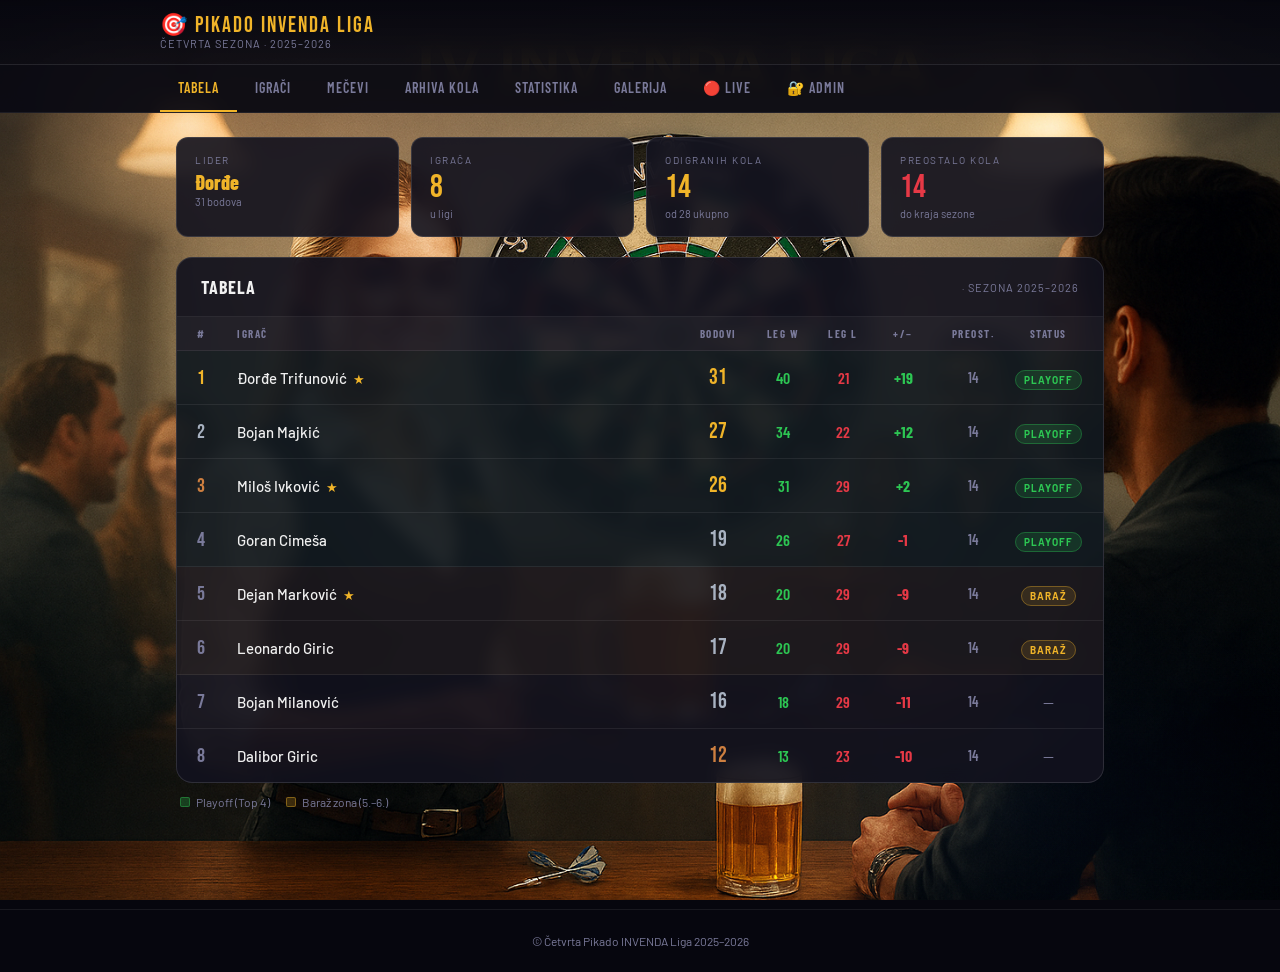
==== commit 74beaee3: "Update print statement from 'Hello' to 'Goodbye'" ====
--- a/docs/index.html
+++ b/docs/index.html
@@ -243,7 +243,7 @@
   <!-- MEČEVI -->
   <div class="view" id="view-mecevi">
     <div class="lb-card">
-      <div class="lb-card-header"><h2>Mečevi kola</h2><span class="season-badge" id="mecevi-kolo-label">· Kolo 14</span></div>
+      <div class="lb-card-header"><h2>Mečevi kola</h2><span class="season-badge" id="mecevi-kolo-label">· Kolo 15</span></div>
       <div class="matchup-grid" id="mecevi-grid">
         <div style="grid-column:1/-1;text-align:center;color:var(--muted);padding:30px;font-size:13px">Mečevi još nisu objavljeni. Pratite Admin panel.</div>
       </div>
@@ -317,7 +317,7 @@
     </div>
     <div class="admin-panel" id="admin-panel">
       <div class="admin-section">
-        <div class="admin-section-header"><h3>Mečevi kola</h3><span class="kolo-badge" id="matchup-kolo-badge">KOLO 14</span></div>
+        <div class="admin-section-header"><h3>Mečevi kola</h3><span class="kolo-badge" id="matchup-kolo-badge">KOLO 15</span></div>
         <div style="padding:16px">
           <div style="font-size:12px;color:var(--muted);margin-bottom:12px">Unesite mečeve za sljedeće kolo (po 4 meča)</div>
           <div id="matchup-inputs"></div>
@@ -326,7 +326,7 @@
         </div>
       </div>
       <div class="admin-section">
-        <div class="admin-section-header"><h3>Unos bodova i legova po kolu</h3><span class="kolo-badge" id="kolo-badge">KOLO 14</span></div>
+        <div class="admin-section-header"><h3>Unos bodova i legova po kolu</h3><span class="kolo-badge" id="kolo-badge">KOLO 15</span></div>
         <div class="legend-row">Bodovi = bodovi za kolo &nbsp;·&nbsp; <span style="color:var(--green)">LW</span> = leg pobjede &nbsp;·&nbsp; <span style="color:var(--accent)">LL</span> = leg porazi</div>
         <div class="kolo-grid" id="kolo-grid"></div>
         <button class="save-kolo-btn" onclick="saveRound()">✓ Sačuvaj kolo</button>
@@ -359,18 +359,18 @@
   const GALLERY_COUNT = 12;
 
   let isAdmin=false, isSaving=false;
-  let koloNum=14, koloMatchups={}, archive=[];
+  let koloNum=15, koloMatchups={}, archive=[];
   let players=[];
 
   const DEFAULT_PLAYERS = [
-    {id:'djordje',  name:'Đorđe Trifunović', pts:26, lw:34, ll:19, bio:'Najvoli da svira TAMBURELO!'},
+    {id:'djordje',  name:'Đorđe Trifunović', pts:31, lw:40, ll:21, bio:'Najvoli da svira TAMBURELO!'},
     {id:'milos',    name:'Miloš Ivković',    pts:26, lw:31, ll:29, bio:'Ovaj mali je opasan!'},
-    {id:'bojanm',   name:'Bojan Majkić',     pts:25, lw:33, ll:20, bio:'Bato je inače Judo trener!'},
-    {id:'dejan',    name:'Dejan Marković',   pts:18, lw:19, ll:27, bio:'On je sa Oficirca!'},
-    {id:'goran',    name:'Goran Cimeša',     pts:16, lw:21, ll:24, bio:'Veteran, od boćanja su mu muda kao kugle!'},
-    {id:'bojanp',   name:'Bojan Milanović',  pts:16, lw:18, ll:27, bio:'Zna da napravi PROBLEMOVE!'},
-    {id:'leonardo', name:'Leonardo Giric',   pts:15, lw:17, ll:26, bio:'Zašto ga zovu Kenjac?'},
-    {id:'dalibor',  name:'Dalibor Giric',    pts:12, lw:13, ll:21, bio:'Smirena ruka!'},
+    {id:'bojanm',   name:'Bojan Majkić',     pts:27, lw:34, ll:22, bio:'Bato je inače Judo trener!'},
+    {id:'dejan',    name:'Dejan Marković',   pts:18, lw:20, ll:29, bio:'On je sa Oficirca!'},
+    {id:'goran',    name:'Goran Cimeša',     pts:19, lw:26, ll:27, bio:'Veteran, od boćanja su mu muda kao kugle!'},
+    {id:'bojanp',   name:'Bojan Milanović',  pts:16, lw:18, ll:29, bio:'Zna da napravi PROBLEMOVE!'},
+    {id:'leonardo', name:'Leonardo Giric',   pts:17, lw:20, ll:29, bio:'Zašto ga zovu Kenjac?'},
+    {id:'dalibor',  name:'Dalibor Giric',    pts:12, lw:13, ll:23, bio:'Smirena ruka!'},
   ];
   const LIGA_TITLES = {
     'dejan':{title:'Pobjednik 1. Pikado Invenda Lige'},
@@ -382,7 +382,7 @@
 
   async function loadData(){
     players = JSON.parse(JSON.stringify(DEFAULT_PLAYERS));
-    koloNum=14; koloMatchups={}; archive=[];
+    koloNum=15; koloMatchups={}; archive=[];
     renderAll();
     try{
       const res=await fetch(NPOINT_URL+'?t='+Date.now());
@@ -526,7 +526,7 @@
   function renderKoloGrid(){
     document.getElementById('kolo-grid').innerHTML=players.map(p=>`
       <div class="kolo-cell"><div class="kolo-player-name">${esc(p.name.split(' ')[0])}</div>
-      <input class="kolo-input" id="kolo-pts-${p.id}" type="number" min="0" max="3" value="0" placeholder="Bod">
+      <input class="kolo-input" id="kolo-pts-${p.id}" type="number" min="0" max="5" value="0" placeholder="Bod">
       <div class="kolo-leg-row">
         <div style="flex:1"><input class="kolo-leg-input lw" id="kolo-lw-${p.id}" type="number" min="0" value="0"><div class="leg-label lw">LW</div></div>
         <div style="flex:1"><input class="kolo-leg-input ll" id="kolo-ll-${p.id}" type="number" min="0" value="0"><div class="leg-label ll">LL</div></div>
@@ -609,7 +609,7 @@
   }
   function resetData(){
     if(!confirm('Resetovati sve podatke na default vrijednosti? (Briše i arhivu)')) return;
-    players=JSON.parse(JSON.stringify(DEFAULT_PLAYERS)); koloNum=14; koloMatchups={}; archive=[];
+    players=JSON.parse(JSON.stringify(DEFAULT_PLAYERS)); koloNum=15; koloMatchups={}; archive=[];
     renderAll(); renderEditGrid(); saveData();
   }
 
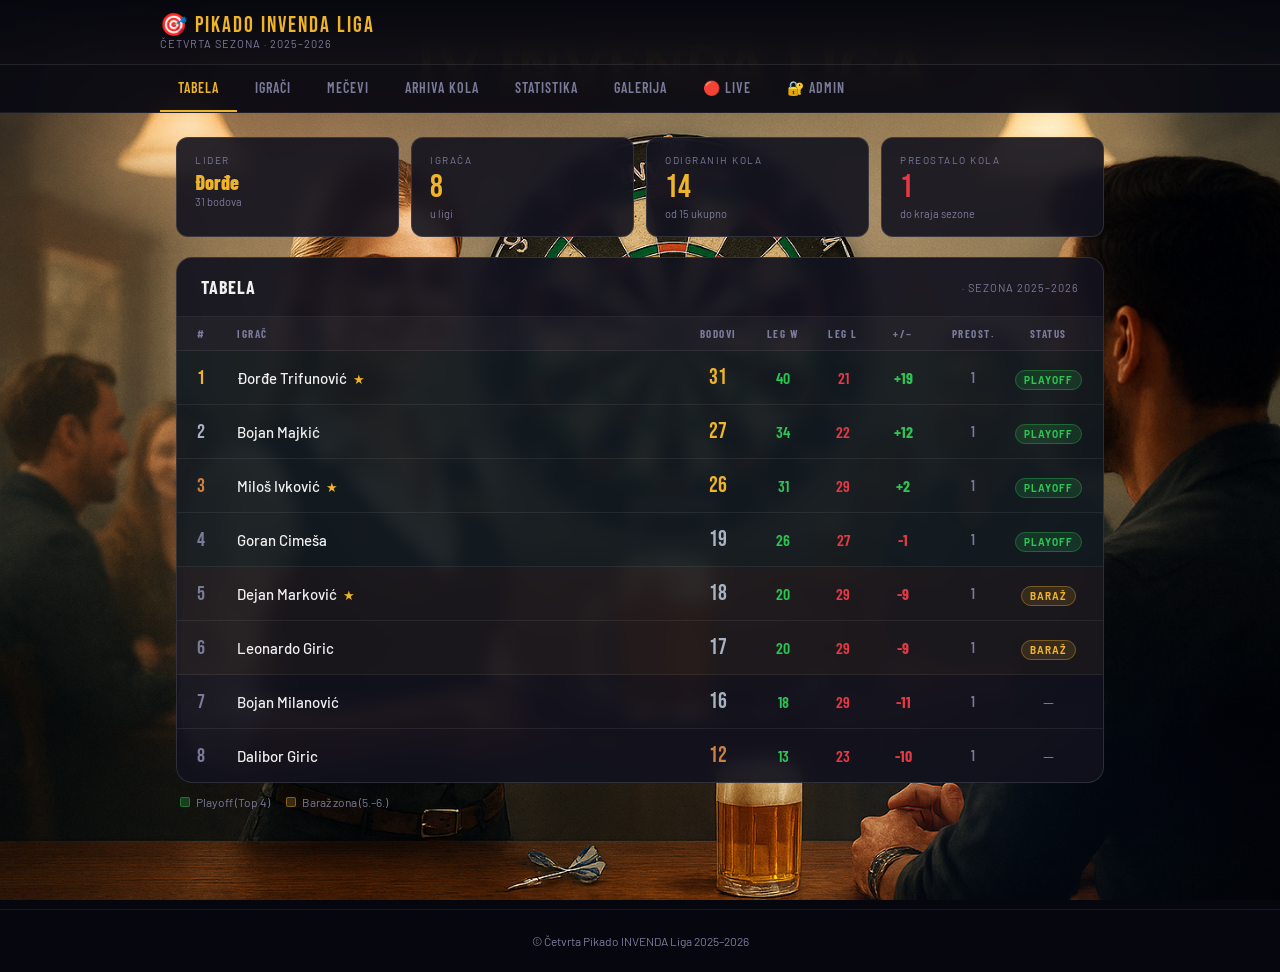
==== commit 858463a4: "Update index.html" ====
--- a/docs/index.html
+++ b/docs/index.html
@@ -355,7 +355,7 @@
 <script>
   const ADMIN_PW   = 'admin123';
   const NPOINT_URL = 'https://api.npoint.io/56782e240f20d78ee00a';
-  const TOTAL_KOLA = 28;
+  const TOTAL_KOLA = 15;
   const GALLERY_COUNT = 12;
 
   let isAdmin=false, isSaving=false;
